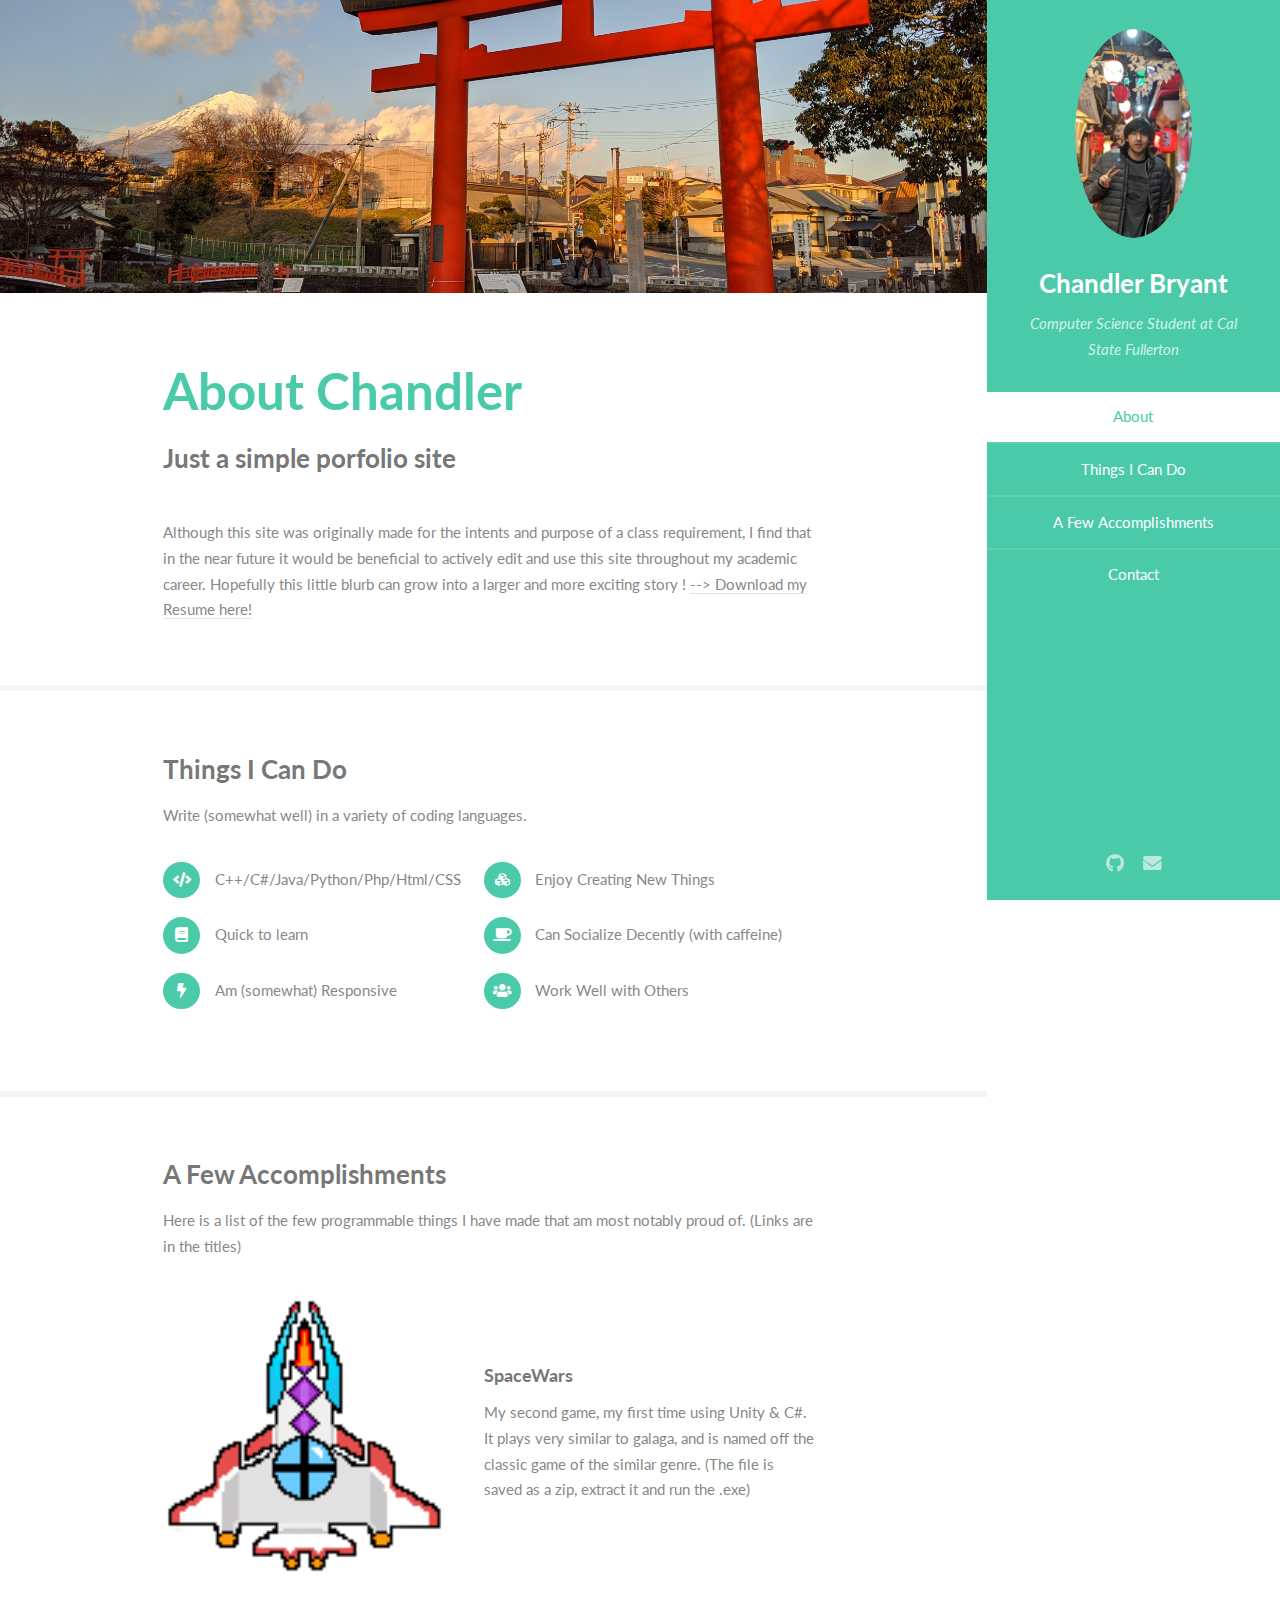
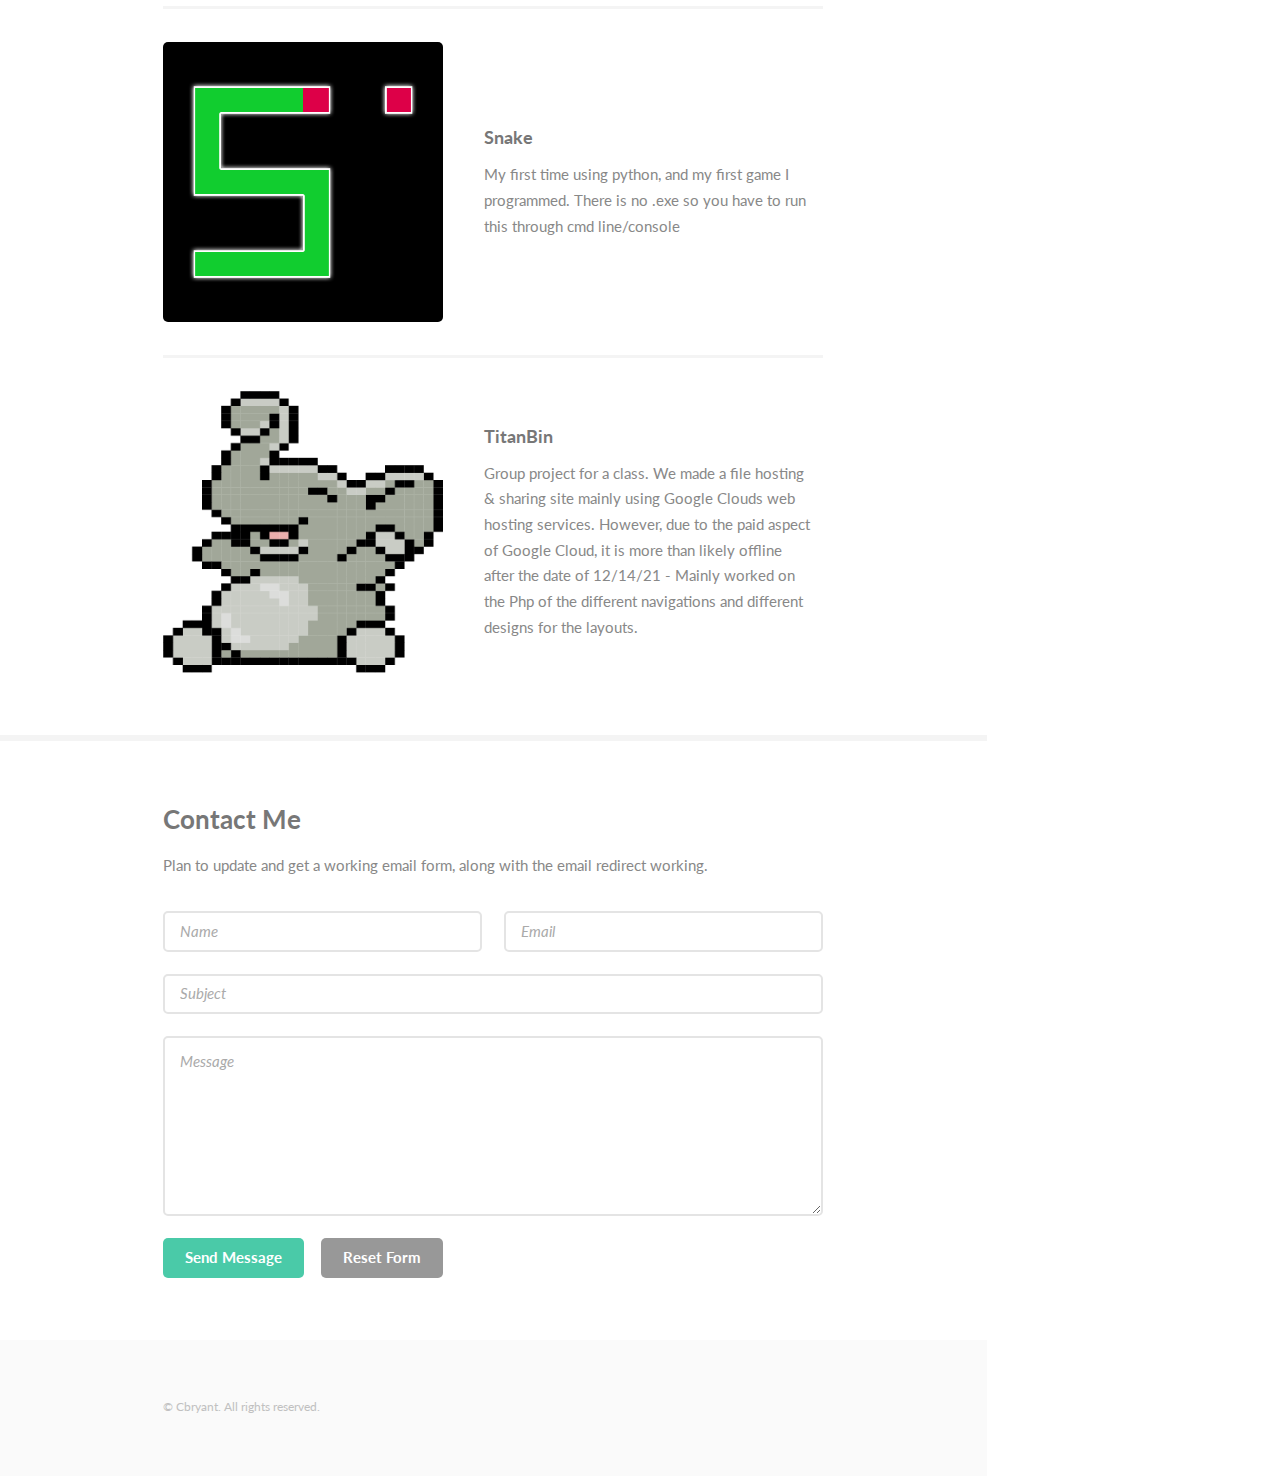
==== index.html @ 52fdf1aa "Update index.html" ====
<!DOCTYPE HTML>
<!--
	Using Fontawesome(fa) not only for the style of it, but the included icons on the font. (the git hub icon etc.)
	along with some Javascripts to make the site easier to access.
-->
<html>
	<head>
		<title>Portfolio Site</title>
		<meta charset="utf-8" />
		<meta name="viewport" content="width=device-width, initial-scale=1, user-scalable=no" />
		<link rel="stylesheet" href="assets/css/main.css" />
	</head>
	<body class="is-preload">

		<!-- Header -->
			<section id="header">
				<header>
					<span class="image avatar"><img src="images/avatar.jpg" alt="" /></span>
					<h1 id="logo"><a href="#">Chandler Bryant</a></h1>
					<p>Computer Science Student at Cal State Fullerton</p>
				</header>
				<nav id="nav">
					<ul>
						<li><a href="#one" class="active">About</a></li>
						<li><a href="#two">Things I Can Do</a></li>
						<li><a href="#three">A Few Accomplishments</a></li>
						<li><a href="#four">Contact</a></li>
					</ul>
				</nav>
				<footer>
					<ul class="icons">
						<li><a href="#" class="icon brands fa-github"><span class="label">Github</span></a></li>
						<li><a href="#" class="icon solid fa-envelope"><span class="label">Email</span></a></li>
					</ul>
				</footer>
			</section>

		<!-- Wrapper -->
			<div id="wrapper">

				<!-- Main -->
					<div id="main">

						<!-- One -->
							<section id="one">
								<div class="image main" data-position="center">
									<img src="images/banner.jpg" alt="" />
								</div>
								<div class="container">
									<header class="major">
										<h2>About Chandler</h2>
										<p>Just a simple porfolio site</p>
									</header>
									<p>Although this site was originally made for the intents and purpose of a class requirement, I find that in the near future it would be beneficial
										to actively edit and use this site throughout my academic career. Hopefully this little blurb can grow into a larger and more exciting story !
										<a href= "https://drive.google.com/uc?export=download&id=16VWH0d3Mac0ACmu5Zb5p4pURIzq7QHug"> --> Download my Resume here!</a>
									</p>
								</div>
							</section>

						<!-- Two -->
							<section id="two">
								<div class="container">
									<h3>Things I Can Do</h3>
									<p>Write (somewhat well) in a variety of coding languages. </p>
									<ul class="feature-icons">
										<li class="icon solid fa-code">C++/C#/Java/Python/Php/Html/CSS</li>
										<li class="icon solid fa-cubes">Enjoy Creating New Things</li>
										<li class="icon solid fa-book">Quick to learn</li>
										<li class="icon solid fa-coffee">Can Socialize Decently (with caffeine)</li>
										<li class="icon solid fa-bolt">Am (somewhat) Responsive</li>
										<li class="icon solid fa-users">Work Well with Others</li>
									</ul>
								</div>
							</section>

						<!-- Three -->
							<section id="three">
								<div class="container">
									<h3>A Few Accomplishments</h3>
									<p>Here is a list of the few programmable things I have made that am most notably proud of. (Links are in the titles)</p>
									<div class="features">
										<article>
											<a href="#" class="image"><img src="images/main ship.png" alt="" /></a>
											<div class="inner">
												<h4>
													<a href="https://drive.google.com/uc?export=download&id=19tqEhLh680BWL9YaMrBQ_E2u0Jnk9VGu">
														SpaceWars
													</a>
												</h4>
												<p>My second game, my first time using Unity & C#. It plays very similar to galaga, and is named off the classic game
													of the similar genre. (The file is saved as a zip, extract it and run the .exe)
												</p>
											</div>
										</article>
										<article>
											<a href="#" class="image"><img src="images/snake.png" alt="" /></a>
											<div class="inner">
												<h4>
													<a href="https://github.com/mshafae-summer-2021/cpsc-386-03-snake-Cbryant123">
														Snake
													</a>
												</h4>
												<p>My first time using python, and my first game I programmed. There is no .exe so you have to run this through cmd line/console</p>
											</div>
										</article>
										<article>
											<a href="#" class="image"><img src="images/titanbin.png" alt="" /></a>
											<div class="inner">
												<h4>
													<a href="https://verdant-oven-330403.wl.r.appspot.com/intro.php">
														TitanBin
													</a>
												</h4>
													<p>Group project for a class. We made a file hosting & sharing site mainly using Google Clouds web hosting services. However,
													due to the paid aspect of Google Cloud, it is more than likely offline after the date of 12/14/21 - Mainly worked on the Php
													of the different navigations and different designs for the layouts.
												</p>
											</div>
										</article>
									</div>
								</div>
							</section>

						<!-- Four -->
							<section id="four">
								<div class="container">
									<h3>Contact Me</h3>
									<p>Plan to update and get a working email form, along with the email redirect working.</p>
									<form method="post" action="#">
										<div class="row gtr-uniform">
											<div class="col-6 col-12-xsmall"><input type="text" name="name" id="name" placeholder="Name" /></div>
											<div class="col-6 col-12-xsmall"><input type="email" name="email" id="email" placeholder="Email" /></div>
											<div class="col-12"><input type="text" name="subject" id="subject" placeholder="Subject" /></div>
											<div class="col-12"><textarea name="message" id="message" placeholder="Message" rows="6"></textarea></div>
											<div class="col-12">
												<ul class="actions">
													<li><input type="submit" class="primary" value="Send Message" /></li>
													<li><input type="reset" value="Reset Form" /></li>
												</ul>
											</div>
										</div>
									</form>
								</div>
							</section>

					</div>

				<!-- Footer -->
					<section id="footer">
						<div class="container">
							<ul class="copyright">
								<li>&copy; Cbryant. All rights reserved.</li>
							</ul>
						</div>
					</section>

			</div>

		<!-- Scripts -->
			<script src="assets/js/jquery.min.js"></script>
			<script src="assets/js/jquery.scrollex.min.js"></script>
			<script src="assets/js/jquery.scrolly.min.js"></script>
			<script src="assets/js/browser.min.js"></script>
			<script src="assets/js/breakpoints.min.js"></script>
			<script src="assets/js/util.js"></script>
			<script src="assets/js/main.js"></script>

	</body>
</html>
---- assets/css/main.css ----
@import url("fontawesome-all.min.css");
@import url("https://fonts.googleapis.com/css?family=Lato:400,400italic,700,700italic|Source+Code+Pro:400");

html, body, div, span, applet, object,
iframe, h1, h2, h3, h4, h5, h6, p, blockquote,
pre, a, abbr, acronym, address, big, cite,
code, del, dfn, em, img, ins, kbd, q, s, samp,
small, strike, strong, sub, sup, tt, var, b,
u, i, center, dl, dt, dd, ol, ul, li, fieldset,
form, label, legend, table, caption, tbody,
tfoot, thead, tr, th, td, article, aside,
canvas, details, embed, figure, figcaption,
footer, header, hgroup, menu, nav, output, ruby,
section, summary, time, mark, audio, video {
	margin: 0;
	padding: 0;
	border: 0;
	font-size: 100%;
	font: inherit;
	vertical-align: baseline;}

article, aside, details, figcaption, figure,
footer, header, hgroup, menu, nav, section {
	display: block;}

body {
	line-height: 1;
}

ol, ul {
	list-style: none;
}

blockquote, q {
	quotes: none;
}

	blockquote:before, blockquote:after, q:before, q:after {
		content: '';
		content: none;
	}

table {
	border-collapse: collapse;
	border-spacing: 0;
}

body {
	-webkit-text-size-adjust: none;
}

mark {
	background-color: transparent;
	color: inherit;
}

input::-moz-focus-inner {
	border: 0;
	padding: 0;
}

input, select, textarea {
	-moz-appearance: none;
	-webkit-appearance: none;
	-ms-appearance: none;
	appearance: none;
}

/* Basic */

	html {
		box-sizing: border-box;
	}

	*, *:before, *:after {
		box-sizing: inherit;
	}

	body {
		background: #fff;
	}

		body.is-preload *, body.is-preload *:before, body.is-preload *:after {
			-moz-animation: none !important;
			-webkit-animation: none !important;
			-ms-animation: none !important;
			animation: none !important;
			-moz-transition: none !important;
			-webkit-transition: none !important;
			-ms-transition: none !important;
			transition: none !important;
		}

	body, input, select, textarea {
		color: #888;
		font-family: "Lato", sans-serif;
		font-size: 16pt;
		font-weight: 400;
		line-height: 1.75em;
	}

	a {
		-moz-transition: color 0.2s ease-in-out, border-color 0.2s ease-in-out;
		-webkit-transition: color 0.2s ease-in-out, border-color 0.2s ease-in-out;
		-ms-transition: color 0.2s ease-in-out, border-color 0.2s ease-in-out;
		transition: color 0.2s ease-in-out, border-color 0.2s ease-in-out;
		border-bottom: solid 1px #e4e4e4;
		color: inherit;
		text-decoration: none;
	}

		a:hover {
			border-bottom-color: transparent;
			color: #4acaa8 !important;
		}

	strong, b {
		color: #777;
		font-weight: 700;
	}

	em, i {
		font-style: italic;
	}

	p {
		margin: 0 0 2.25em 0;
	}

	h1, h2, h3, h4, h5, h6 {
		color: #777;
		font-weight: 700;
		line-height: 1em;
		margin: 0 0 0.5625em 0;
	}

		h1 a, h2 a, h3 a, h4 a, h5 a, h6 a {
			border: 0;
			color: inherit;
			text-decoration: none;
		}

	h2 {
		font-size: 2em;
		line-height: 1.5em;
	}

	h3 {
		font-size: 1.75em;
		line-height: 1.5em;
	}

	h4 {
		font-size: 1.25em;
		line-height: 1.5em;
	}

	h5 {
		font-size: 0.9em;
		line-height: 1.5em;
	}

	h6 {
		font-size: 0.7em;
		line-height: 1.5em;
	}

	sub {
		font-size: 0.8em;
		position: relative;
		top: 0.5em;
	}

	sup {
		font-size: 0.8em;
		position: relative;
		top: -0.5em;
	}

	hr {
		border: 0;
		border-bottom: solid 2px #f4f4f4;
		margin: 2.25em 0;
	}

		hr.major {
			margin: 3.375em 0;
		}

	blockquote {
		border-left: solid 8px #e4e4e4;
		font-style: italic;
		margin: 0 0 2.25em 0;
		padding: 0.5em 0 0.5em 2em;
	}

	code {
		background: #555;
		border-radius: 5px;
		color: #fff;
		font-family: "Source Code Pro", monospace;
		font-size: 0.9em;
		margin: 0 0.25em;
		padding: 0.25em 0.65em;
	}

	pre {
		font-family: "Source Code Pro", monospace;
		font-size: 0.9em;
		margin: 0 0 2.25em 0;
	}

		pre code {
			-webkit-overflow-scrolling: touch;
			display: block;
			line-height: 1.5em;
			overflow-x: auto;
			padding: 1em 1.5em;
		}

	.align-left {
		text-align: left;
	}

	.align-center {
		text-align: center;
	}

	.align-right {
		text-align: right;
	}

/* Row */

	.row {
		display: flex;
		flex-wrap: wrap;
		box-sizing: border-box;
		align-items: stretch;
	}

		.row > * {
			box-sizing: border-box;
		}

		.row.gtr-uniform > * > :last-child {
			margin-bottom: 0;
		}

		.row.aln-left {
			justify-content: flex-start;
		}

		.row.aln-center {
			justify-content: center;
		}

		.row.aln-right {
			justify-content: flex-end;
		}

		.row.aln-top {
			align-items: flex-start;
		}

		.row.aln-middle {
			align-items: center;
		}

		.row.aln-bottom {
			align-items: flex-end;
		}

		.row > .imp {
			order: -1;
		}

		.row > .col-1 {
			width: 8.33333%;
		}

		.row > .off-1 {
			margin-left: 8.33333%;
		}

		.row > .col-2 {
			width: 16.66667%;
		}

		.row > .off-2 {
			margin-left: 16.66667%;
		}

		.row > .col-3 {
			width: 25%;
		}

		.row > .off-3 {
			margin-left: 25%;
		}

		.row > .col-4 {
			width: 33.33333%;
		}

		.row > .off-4 {
			margin-left: 33.33333%;
		}

		.row > .col-5 {
			width: 41.66667%;
		}

		.row > .off-5 {
			margin-left: 41.66667%;
		}

		.row > .col-6 {
			width: 50%;
		}

		.row > .off-6 {
			margin-left: 50%;
		}

		.row > .col-7 {
			width: 58.33333%;
		}

		.row > .off-7 {
			margin-left: 58.33333%;
		}

		.row > .col-8 {
			width: 66.66667%;
		}

		.row > .off-8 {
			margin-left: 66.66667%;
		}

		.row > .col-9 {
			width: 75%;
		}

		.row > .off-9 {
			margin-left: 75%;
		}

		.row > .col-10 {
			width: 83.33333%;
		}

		.row > .off-10 {
			margin-left: 83.33333%;
		}

		.row > .col-11 {
			width: 91.66667%;
		}

		.row > .off-11 {
			margin-left: 91.66667%;
		}

		.row > .col-12 {
			width: 100%;
		}

		.row > .off-12 {
			margin-left: 100%;
		}

		.row.gtr-0 {
			margin-top: 0;
			margin-left: 0em;
		}

			.row.gtr-0 > * {
				padding: 0 0 0 0em;
			}

			.row.gtr-0.gtr-uniform {
				margin-top: 0em;
			}

				.row.gtr-0.gtr-uniform > * {
					padding-top: 0em;
				}

		.row.gtr-25 {
			margin-top: 0;
			margin-left: -0.5em;
		}

			.row.gtr-25 > * {
				padding: 0 0 0 0.5em;
			}

			.row.gtr-25.gtr-uniform {
				margin-top: -0.5em;
			}

				.row.gtr-25.gtr-uniform > * {
					padding-top: 0.5em;
				}

		.row.gtr-50 {
			margin-top: 0;
			margin-left: -1em;
		}

			.row.gtr-50 > * {
				padding: 0 0 0 1em;
			}

			.row.gtr-50.gtr-uniform {
				margin-top: -1em;
			}

				.row.gtr-50.gtr-uniform > * {
					padding-top: 1em;
				}

		.row {
			margin-top: 0;
			margin-left: -2em;
		}

			.row > * {
				padding: 0 0 0 2em;
			}

			.row.gtr-uniform {
				margin-top: -2em;
			}

				.row.gtr-uniform > * {
					padding-top: 2em;
				}

		.row.gtr-150 {
			margin-top: 0;
			margin-left: -3em;
		}

			.row.gtr-150 > * {
				padding: 0 0 0 3em;
			}

			.row.gtr-150.gtr-uniform {
				margin-top: -3em;
			}

				.row.gtr-150.gtr-uniform > * {
					padding-top: 3em;
				}

		.row.gtr-200 {
			margin-top: 0;
			margin-left: -4em;
		}

			.row.gtr-200 > * {
				padding: 0 0 0 4em;
			}

			.row.gtr-200.gtr-uniform {
				margin-top: -4em;
			}

				.row.gtr-200.gtr-uniform > * {
					padding-top: 4em;
				}

		@media screen and (max-width: 1680px) {

			.row {
				display: flex;
				flex-wrap: wrap;
				box-sizing: border-box;
				align-items: stretch;
			}

				.row > * {
					box-sizing: border-box;
				}

				.row.gtr-uniform > * > :last-child {
					margin-bottom: 0;
				}

				.row.aln-left {
					justify-content: flex-start;
				}

				.row.aln-center {
					justify-content: center;
				}

				.row.aln-right {
					justify-content: flex-end;
				}

				.row.aln-top {
					align-items: flex-start;
				}

				.row.aln-middle {
					align-items: center;
				}

				.row.aln-bottom {
					align-items: flex-end;
				}

				.row > .imp-xlarge {
					order: -1;
				}

				.row > .col-1-xlarge {
					width: 8.33333%;
				}

				.row > .off-1-xlarge {
					margin-left: 8.33333%;
				}

				.row > .col-2-xlarge {
					width: 16.66667%;
				}

				.row > .off-2-xlarge {
					margin-left: 16.66667%;
				}

				.row > .col-3-xlarge {
					width: 25%;
				}

				.row > .off-3-xlarge {
					margin-left: 25%;
				}

				.row > .col-4-xlarge {
					width: 33.33333%;
				}

				.row > .off-4-xlarge {
					margin-left: 33.33333%;
				}

				.row > .col-5-xlarge {
					width: 41.66667%;
				}

				.row > .off-5-xlarge {
					margin-left: 41.66667%;
				}

				.row > .col-6-xlarge {
					width: 50%;
				}

				.row > .off-6-xlarge {
					margin-left: 50%;
				}

				.row > .col-7-xlarge {
					width: 58.33333%;
				}

				.row > .off-7-xlarge {
					margin-left: 58.33333%;
				}

				.row > .col-8-xlarge {
					width: 66.66667%;
				}

				.row > .off-8-xlarge {
					margin-left: 66.66667%;
				}

				.row > .col-9-xlarge {
					width: 75%;
				}

				.row > .off-9-xlarge {
					margin-left: 75%;
				}

				.row > .col-10-xlarge {
					width: 83.33333%;
				}

				.row > .off-10-xlarge {
					margin-left: 83.33333%;
				}

				.row > .col-11-xlarge {
					width: 91.66667%;
				}

				.row > .off-11-xlarge {
					margin-left: 91.66667%;
				}

				.row > .col-12-xlarge {
					width: 100%;
				}

				.row > .off-12-xlarge {
					margin-left: 100%;
				}

				.row.gtr-0 {
					margin-top: 0;
					margin-left: 0em;
				}

					.row.gtr-0 > * {
						padding: 0 0 0 0em;
					}

					.row.gtr-0.gtr-uniform {
						margin-top: 0em;
					}

						.row.gtr-0.gtr-uniform > * {
							padding-top: 0em;
						}

				.row.gtr-25 {
					margin-top: 0;
					margin-left: -0.5em;
				}

					.row.gtr-25 > * {
						padding: 0 0 0 0.5em;
					}

					.row.gtr-25.gtr-uniform {
						margin-top: -0.5em;
					}

						.row.gtr-25.gtr-uniform > * {
							padding-top: 0.5em;
						}

				.row.gtr-50 {
					margin-top: 0;
					margin-left: -1em;
				}

					.row.gtr-50 > * {
						padding: 0 0 0 1em;
					}

					.row.gtr-50.gtr-uniform {
						margin-top: -1em;
					}

						.row.gtr-50.gtr-uniform > * {
							padding-top: 1em;
						}

				.row {
					margin-top: 0;
					margin-left: -2em;
				}

					.row > * {
						padding: 0 0 0 2em;
					}

					.row.gtr-uniform {
						margin-top: -2em;
					}

						.row.gtr-uniform > * {
							padding-top: 2em;
						}

				.row.gtr-150 {
					margin-top: 0;
					margin-left: -3em;
				}

					.row.gtr-150 > * {
						padding: 0 0 0 3em;
					}

					.row.gtr-150.gtr-uniform {
						margin-top: -3em;
					}

						.row.gtr-150.gtr-uniform > * {
							padding-top: 3em;
						}

				.row.gtr-200 {
					margin-top: 0;
					margin-left: -4em;
				}

					.row.gtr-200 > * {
						padding: 0 0 0 4em;
					}

					.row.gtr-200.gtr-uniform {
						margin-top: -4em;
					}

						.row.gtr-200.gtr-uniform > * {
							padding-top: 4em;
						}

		}

		@media screen and (max-width: 1280px) {

			.row {
				display: flex;
				flex-wrap: wrap;
				box-sizing: border-box;
				align-items: stretch;
			}

				.row > * {
					box-sizing: border-box;
				}

				.row.gtr-uniform > * > :last-child {
					margin-bottom: 0;
				}

				.row.aln-left {
					justify-content: flex-start;
				}

				.row.aln-center {
					justify-content: center;
				}

				.row.aln-right {
					justify-content: flex-end;
				}

				.row.aln-top {
					align-items: flex-start;
				}

				.row.aln-middle {
					align-items: center;
				}

				.row.aln-bottom {
					align-items: flex-end;
				}

				.row > .imp-large {
					order: -1;
				}

				.row > .col-1-large {
					width: 8.33333%;
				}

				.row > .off-1-large {
					margin-left: 8.33333%;
				}

				.row > .col-2-large {
					width: 16.66667%;
				}

				.row > .off-2-large {
					margin-left: 16.66667%;
				}

				.row > .col-3-large {
					width: 25%;
				}

				.row > .off-3-large {
					margin-left: 25%;
				}

				.row > .col-4-large {
					width: 33.33333%;
				}

				.row > .off-4-large {
					margin-left: 33.33333%;
				}

				.row > .col-5-large {
					width: 41.66667%;
				}

				.row > .off-5-large {
					margin-left: 41.66667%;
				}

				.row > .col-6-large {
					width: 50%;
				}

				.row > .off-6-large {
					margin-left: 50%;
				}

				.row > .col-7-large {
					width: 58.33333%;
				}

				.row > .off-7-large {
					margin-left: 58.33333%;
				}

				.row > .col-8-large {
					width: 66.66667%;
				}

				.row > .off-8-large {
					margin-left: 66.66667%;
				}

				.row > .col-9-large {
					width: 75%;
				}

				.row > .off-9-large {
					margin-left: 75%;
				}

				.row > .col-10-large {
					width: 83.33333%;
				}

				.row > .off-10-large {
					margin-left: 83.33333%;
				}

				.row > .col-11-large {
					width: 91.66667%;
				}

				.row > .off-11-large {
					margin-left: 91.66667%;
				}

				.row > .col-12-large {
					width: 100%;
				}

				.row > .off-12-large {
					margin-left: 100%;
				}

				.row.gtr-0 {
					margin-top: 0;
					margin-left: 0em;
				}

					.row.gtr-0 > * {
						padding: 0 0 0 0em;
					}

					.row.gtr-0.gtr-uniform {
						margin-top: 0em;
					}

						.row.gtr-0.gtr-uniform > * {
							padding-top: 0em;
						}

				.row.gtr-25 {
					margin-top: 0;
					margin-left: -0.375em;
				}

					.row.gtr-25 > * {
						padding: 0 0 0 0.375em;
					}

					.row.gtr-25.gtr-uniform {
						margin-top: -0.375em;
					}

						.row.gtr-25.gtr-uniform > * {
							padding-top: 0.375em;
						}

				.row.gtr-50 {
					margin-top: 0;
					margin-left: -0.75em;
				}

					.row.gtr-50 > * {
						padding: 0 0 0 0.75em;
					}

					.row.gtr-50.gtr-uniform {
						margin-top: -0.75em;
					}

						.row.gtr-50.gtr-uniform > * {
							padding-top: 0.75em;
						}

				.row {
					margin-top: 0;
					margin-left: -1.5em;
				}

					.row > * {
						padding: 0 0 0 1.5em;
					}

					.row.gtr-uniform {
						margin-top: -1.5em;
					}

						.row.gtr-uniform > * {
							padding-top: 1.5em;
						}

				.row.gtr-150 {
					margin-top: 0;
					margin-left: -2.25em;
				}

					.row.gtr-150 > * {
						padding: 0 0 0 2.25em;
					}

					.row.gtr-150.gtr-uniform {
						margin-top: -2.25em;
					}

						.row.gtr-150.gtr-uniform > * {
							padding-top: 2.25em;
						}

				.row.gtr-200 {
					margin-top: 0;
					margin-left: -3em;
				}

					.row.gtr-200 > * {
						padding: 0 0 0 3em;
					}

					.row.gtr-200.gtr-uniform {
						margin-top: -3em;
					}

						.row.gtr-200.gtr-uniform > * {
							padding-top: 3em;
						}

		}

		@media screen and (max-width: 1024px) {

			.row {
				display: flex;
				flex-wrap: wrap;
				box-sizing: border-box;
				align-items: stretch;
			}

				.row > * {
					box-sizing: border-box;
				}

				.row.gtr-uniform > * > :last-child {
					margin-bottom: 0;
				}

				.row.aln-left {
					justify-content: flex-start;
				}

				.row.aln-center {
					justify-content: center;
				}

				.row.aln-right {
					justify-content: flex-end;
				}

				.row.aln-top {
					align-items: flex-start;
				}

				.row.aln-middle {
					align-items: center;
				}

				.row.aln-bottom {
					align-items: flex-end;
				}

				.row > .imp-medium {
					order: -1;
				}

				.row > .col-1-medium {
					width: 8.33333%;
				}

				.row > .off-1-medium {
					margin-left: 8.33333%;
				}

				.row > .col-2-medium {
					width: 16.66667%;
				}

				.row > .off-2-medium {
					margin-left: 16.66667%;
				}

				.row > .col-3-medium {
					width: 25%;
				}

				.row > .off-3-medium {
					margin-left: 25%;
				}

				.row > .col-4-medium {
					width: 33.33333%;
				}

				.row > .off-4-medium {
					margin-left: 33.33333%;
				}

				.row > .col-5-medium {
					width: 41.66667%;
				}

				.row > .off-5-medium {
					margin-left: 41.66667%;
				}

				.row > .col-6-medium {
					width: 50%;
				}

				.row > .off-6-medium {
					margin-left: 50%;
				}

				.row > .col-7-medium {
					width: 58.33333%;
				}

				.row > .off-7-medium {
					margin-left: 58.33333%;
				}

				.row > .col-8-medium {
					width: 66.66667%;
				}

				.row > .off-8-medium {
					margin-left: 66.66667%;
				}

				.row > .col-9-medium {
					width: 75%;
				}

				.row > .off-9-medium {
					margin-left: 75%;
				}

				.row > .col-10-medium {
					width: 83.33333%;
				}

				.row > .off-10-medium {
					margin-left: 83.33333%;
				}

				.row > .col-11-medium {
					width: 91.66667%;
				}

				.row > .off-11-medium {
					margin-left: 91.66667%;
				}

				.row > .col-12-medium {
					width: 100%;
				}

				.row > .off-12-medium {
					margin-left: 100%;
				}

				.row.gtr-0 {
					margin-top: 0;
					margin-left: 0em;
				}

					.row.gtr-0 > * {
						padding: 0 0 0 0em;
					}

					.row.gtr-0.gtr-uniform {
						margin-top: 0em;
					}

						.row.gtr-0.gtr-uniform > * {
							padding-top: 0em;
						}

				.row.gtr-25 {
					margin-top: 0;
					margin-left: -0.375em;
				}

					.row.gtr-25 > * {
						padding: 0 0 0 0.375em;
					}

					.row.gtr-25.gtr-uniform {
						margin-top: -0.375em;
					}

						.row.gtr-25.gtr-uniform > * {
							padding-top: 0.375em;
						}

				.row.gtr-50 {
					margin-top: 0;
					margin-left: -0.75em;
				}

					.row.gtr-50 > * {
						padding: 0 0 0 0.75em;
					}

					.row.gtr-50.gtr-uniform {
						margin-top: -0.75em;
					}

						.row.gtr-50.gtr-uniform > * {
							padding-top: 0.75em;
						}

				.row {
					margin-top: 0;
					margin-left: -1.5em;
				}

					.row > * {
						padding: 0 0 0 1.5em;
					}

					.row.gtr-uniform {
						margin-top: -1.5em;
					}

						.row.gtr-uniform > * {
							padding-top: 1.5em;
						}

				.row.gtr-150 {
					margin-top: 0;
					margin-left: -2.25em;
				}

					.row.gtr-150 > * {
						padding: 0 0 0 2.25em;
					}

					.row.gtr-150.gtr-uniform {
						margin-top: -2.25em;
					}

						.row.gtr-150.gtr-uniform > * {
							padding-top: 2.25em;
						}

				.row.gtr-200 {
					margin-top: 0;
					margin-left: -3em;
				}

					.row.gtr-200 > * {
						padding: 0 0 0 3em;
					}

					.row.gtr-200.gtr-uniform {
						margin-top: -3em;
					}

						.row.gtr-200.gtr-uniform > * {
							padding-top: 3em;
						}

		}

		@media screen and (max-width: 736px) {

			.row {
				display: flex;
				flex-wrap: wrap;
				box-sizing: border-box;
				align-items: stretch;
			}

				.row > * {
					box-sizing: border-box;
				}

				.row.gtr-uniform > * > :last-child {
					margin-bottom: 0;
				}

				.row.aln-left {
					justify-content: flex-start;
				}

				.row.aln-center {
					justify-content: center;
				}

				.row.aln-right {
					justify-content: flex-end;
				}

				.row.aln-top {
					align-items: flex-start;
				}

				.row.aln-middle {
					align-items: center;
				}

				.row.aln-bottom {
					align-items: flex-end;
				}

				.row > .imp-small {
					order: -1;
				}

				.row > .col-1-small {
					width: 8.33333%;
				}

				.row > .off-1-small {
					margin-left: 8.33333%;
				}

				.row > .col-2-small {
					width: 16.66667%;
				}

				.row > .off-2-small {
					margin-left: 16.66667%;
				}

				.row > .col-3-small {
					width: 25%;
				}

				.row > .off-3-small {
					margin-left: 25%;
				}

				.row > .col-4-small {
					width: 33.33333%;
				}

				.row > .off-4-small {
					margin-left: 33.33333%;
				}

				.row > .col-5-small {
					width: 41.66667%;
				}

				.row > .off-5-small {
					margin-left: 41.66667%;
				}

				.row > .col-6-small {
					width: 50%;
				}

				.row > .off-6-small {
					margin-left: 50%;
				}

				.row > .col-7-small {
					width: 58.33333%;
				}

				.row > .off-7-small {
					margin-left: 58.33333%;
				}

				.row > .col-8-small {
					width: 66.66667%;
				}

				.row > .off-8-small {
					margin-left: 66.66667%;
				}

				.row > .col-9-small {
					width: 75%;
				}

				.row > .off-9-small {
					margin-left: 75%;
				}

				.row > .col-10-small {
					width: 83.33333%;
				}

				.row > .off-10-small {
					margin-left: 83.33333%;
				}

				.row > .col-11-small {
					width: 91.66667%;
				}

				.row > .off-11-small {
					margin-left: 91.66667%;
				}

				.row > .col-12-small {
					width: 100%;
				}

				.row > .off-12-small {
					margin-left: 100%;
				}

				.row.gtr-0 {
					margin-top: 0;
					margin-left: 0em;
				}

					.row.gtr-0 > * {
						padding: 0 0 0 0em;
					}

					.row.gtr-0.gtr-uniform {
						margin-top: 0em;
					}

						.row.gtr-0.gtr-uniform > * {
							padding-top: 0em;
						}

				.row.gtr-25 {
					margin-top: 0;
					margin-left: -0.3125em;
				}

					.row.gtr-25 > * {
						padding: 0 0 0 0.3125em;
					}

					.row.gtr-25.gtr-uniform {
						margin-top: -0.3125em;
					}

						.row.gtr-25.gtr-uniform > * {
							padding-top: 0.3125em;
						}

				.row.gtr-50 {
					margin-top: 0;
					margin-left: -0.625em;
				}

					.row.gtr-50 > * {
						padding: 0 0 0 0.625em;
					}

					.row.gtr-50.gtr-uniform {
						margin-top: -0.625em;
					}

						.row.gtr-50.gtr-uniform > * {
							padding-top: 0.625em;
						}

				.row {
					margin-top: 0;
					margin-left: -1.25em;
				}

					.row > * {
						padding: 0 0 0 1.25em;
					}

					.row.gtr-uniform {
						margin-top: -1.25em;
					}

						.row.gtr-uniform > * {
							padding-top: 1.25em;
						}

				.row.gtr-150 {
					margin-top: 0;
					margin-left: -1.875em;
				}

					.row.gtr-150 > * {
						padding: 0 0 0 1.875em;
					}

					.row.gtr-150.gtr-uniform {
						margin-top: -1.875em;
					}

						.row.gtr-150.gtr-uniform > * {
							padding-top: 1.875em;
						}

				.row.gtr-200 {
					margin-top: 0;
					margin-left: -2.5em;
				}

					.row.gtr-200 > * {
						padding: 0 0 0 2.5em;
					}

					.row.gtr-200.gtr-uniform {
						margin-top: -2.5em;
					}

						.row.gtr-200.gtr-uniform > * {
							padding-top: 2.5em;
						}

		}

		@media screen and (max-width: 480px) {

			.row {
				display: flex;
				flex-wrap: wrap;
				box-sizing: border-box;
				align-items: stretch;
			}

				.row > * {
					box-sizing: border-box;
				}

				.row.gtr-uniform > * > :last-child {
					margin-bottom: 0;
				}

				.row.aln-left {
					justify-content: flex-start;
				}

				.row.aln-center {
					justify-content: center;
				}

				.row.aln-right {
					justify-content: flex-end;
				}

				.row.aln-top {
					align-items: flex-start;
				}

				.row.aln-middle {
					align-items: center;
				}

				.row.aln-bottom {
					align-items: flex-end;
				}

				.row > .imp-xsmall {
					order: -1;
				}

				.row > .col-1-xsmall {
					width: 8.33333%;
				}

				.row > .off-1-xsmall {
					margin-left: 8.33333%;
				}

				.row > .col-2-xsmall {
					width: 16.66667%;
				}

				.row > .off-2-xsmall {
					margin-left: 16.66667%;
				}

				.row > .col-3-xsmall {
					width: 25%;
				}

				.row > .off-3-xsmall {
					margin-left: 25%;
				}

				.row > .col-4-xsmall {
					width: 33.33333%;
				}

				.row > .off-4-xsmall {
					margin-left: 33.33333%;
				}

				.row > .col-5-xsmall {
					width: 41.66667%;
				}

				.row > .off-5-xsmall {
					margin-left: 41.66667%;
				}

				.row > .col-6-xsmall {
					width: 50%;
				}

				.row > .off-6-xsmall {
					margin-left: 50%;
				}

				.row > .col-7-xsmall {
					width: 58.33333%;
				}

				.row > .off-7-xsmall {
					margin-left: 58.33333%;
				}

				.row > .col-8-xsmall {
					width: 66.66667%;
				}

				.row > .off-8-xsmall {
					margin-left: 66.66667%;
				}

				.row > .col-9-xsmall {
					width: 75%;
				}

				.row > .off-9-xsmall {
					margin-left: 75%;
				}

				.row > .col-10-xsmall {
					width: 83.33333%;
				}

				.row > .off-10-xsmall {
					margin-left: 83.33333%;
				}

				.row > .col-11-xsmall {
					width: 91.66667%;
				}

				.row > .off-11-xsmall {
					margin-left: 91.66667%;
				}

				.row > .col-12-xsmall {
					width: 100%;
				}

				.row > .off-12-xsmall {
					margin-left: 100%;
				}

				.row.gtr-0 {
					margin-top: 0;
					margin-left: 0em;
				}

					.row.gtr-0 > * {
						padding: 0 0 0 0em;
					}

					.row.gtr-0.gtr-uniform {
						margin-top: 0em;
					}

						.row.gtr-0.gtr-uniform > * {
							padding-top: 0em;
						}

				.row.gtr-25 {
					margin-top: 0;
					margin-left: -0.3125em;
				}

					.row.gtr-25 > * {
						padding: 0 0 0 0.3125em;
					}

					.row.gtr-25.gtr-uniform {
						margin-top: -0.3125em;
					}

						.row.gtr-25.gtr-uniform > * {
							padding-top: 0.3125em;
						}

				.row.gtr-50 {
					margin-top: 0;
					margin-left: -0.625em;
				}

					.row.gtr-50 > * {
						padding: 0 0 0 0.625em;
					}

					.row.gtr-50.gtr-uniform {
						margin-top: -0.625em;
					}

						.row.gtr-50.gtr-uniform > * {
							padding-top: 0.625em;
						}

				.row {
					margin-top: 0;
					margin-left: -1.25em;
				}

					.row > * {
						padding: 0 0 0 1.25em;
					}

					.row.gtr-uniform {
						margin-top: -1.25em;
					}

						.row.gtr-uniform > * {
							padding-top: 1.25em;
						}

				.row.gtr-150 {
					margin-top: 0;
					margin-left: -1.875em;
				}

					.row.gtr-150 > * {
						padding: 0 0 0 1.875em;
					}

					.row.gtr-150.gtr-uniform {
						margin-top: -1.875em;
					}

						.row.gtr-150.gtr-uniform > * {
							padding-top: 1.875em;
						}

				.row.gtr-200 {
					margin-top: 0;
					margin-left: -2.5em;
				}

					.row.gtr-200 > * {
						padding: 0 0 0 2.5em;
					}

					.row.gtr-200.gtr-uniform {
						margin-top: -2.5em;
					}

						.row.gtr-200.gtr-uniform > * {
							padding-top: 2.5em;
						}

		}

/* Container */

	.container {
		margin: 0 auto;
		max-width: calc(100% - 4.5em);
		width: 45em;
	}

		.container.xsmall {
			width: 11.25em;
		}

		.container.small {
			width: 22.5em;
		}

		.container.medium {
			width: 33.75em;
		}

		.container.large {
			width: 56.25em;
		}

		.container.xlarge {
			width: 67.5em;
		}

		.container.max {
			width: 100%;
		}

		@media screen and (max-width: 1024px) {

			.container {
				width: 100% !important;
			}

		}

		@media screen and (max-width: 480px) {

			.container {
				max-width: calc(100% - 3.375em);
			}

		}

/* Section/Article */

	section.special, article.special {
		text-align: center;
	}

	header p {
		color: #aaa;
		position: relative;
		margin: 0 0 1.6875em 0;
	}

	header h2 + p {
		font-size: 1.25em;
		margin-top: -0.5em;
		line-height: 1.5em;
	}

	header h3 + p {
		font-size: 1.1em;
		margin-top: -0.35em;
		line-height: 1.5em;
	}

	header h4 + p,
	header h5 + p,
	header h6 + p {
		font-size: 0.9em;
		margin-top: -0.25em;
		line-height: 1.5em;
	}

	header.major h2 {
		color: #4acaa8;
		font-size: 3.5em;
	}

		header.major h2 + p {
			color: #777;
			font-size: 1.75em;
			font-weight: 700;
			margin-top: -0.75em;
		}

/* Form */

	form {
		margin: 0 0 2.25em 0;
	}

	label {
		color: #777;
		display: block;
		font-size: 0.9em;
		font-weight: 700;
		margin: 0 0 1.125em 0;
	}

	input::-moz-focus-inner {
		border: 0;
		padding: 0;
	}

	input[type="text"],
	input[type="password"],
	input[type="email"],
	select,
	textarea {
		-moz-appearance: none;
		-webkit-appearance: none;
		-ms-appearance: none;
		appearance: none;
		border-radius: 5px;
		border: none;
		border: solid 2px #e4e4e4;
		color: inherit;
		display: block;
		outline: 0;
		padding: 0 1em;
		text-decoration: none;
		width: 100%;
	}

		input[type="text"]:invalid,
		input[type="password"]:invalid,
		input[type="email"]:invalid,
		select:invalid,
		textarea:invalid {
			box-shadow: none;
		}

		input[type="text"]:focus,
		input[type="password"]:focus,
		input[type="email"]:focus,
		select:focus,
		textarea:focus {
			border-color: #4acaa8;
		}

	select {
		background-image: url("data:image/svg+xml;charset=utf8,%3Csvg xmlns='http://www.w3.org/2000/svg' width='40' height='40' preserveAspectRatio='none' viewBox='0 0 40 40'%3E%3Cpath d='M9.4,12.3l10.4,10.4l10.4-10.4c0.2-0.2,0.5-0.4,0.9-0.4c0.3,0,0.6,0.1,0.9,0.4l3.3,3.3c0.2,0.2,0.4,0.5,0.4,0.9 c0,0.4-0.1,0.6-0.4,0.9L20.7,31.9c-0.2,0.2-0.5,0.4-0.9,0.4c-0.3,0-0.6-0.1-0.9-0.4L4.3,17.3c-0.2-0.2-0.4-0.5-0.4-0.9 c0-0.4,0.1-0.6,0.4-0.9l3.3-3.3c0.2-0.2,0.5-0.4,0.9-0.4S9.1,12.1,9.4,12.3z' fill='%23e4e4e4' /%3E%3C/svg%3E");
		background-size: 1.25em;
		background-repeat: no-repeat;
		background-position: calc(100% - 1em) center;
		height: 2.75em;
		padding-right: 2.75em;
		text-overflow: ellipsis;
	}

		select option {
			color: #777;
			background: #fff;
		}

		select:focus::-ms-value {
			background-color: transparent;
		}

		select::-ms-expand {
			display: none;
		}

	input[type="text"],
	input[type="password"],
	input[type="email"],
	select {
		height: 2.75em;
	}

	textarea {
		padding: 0.75em 1em;
	}

	input[type="checkbox"],
	input[type="radio"] {
		-moz-appearance: none;
		-webkit-appearance: none;
		-ms-appearance: none;
		appearance: none;
		display: block;
		float: left;
		margin-right: -2em;
		opacity: 0;
		width: 1em;
		z-index: -1;
	}

		input[type="checkbox"] + label,
		input[type="radio"] + label {
			text-decoration: none;
			color: #888;
			cursor: pointer;
			display: inline-block;
			font-size: 1em;
			font-weight: 400;
			padding-left: 2.4em;
			padding-right: 0.75em;
			position: relative;
		}

			input[type="checkbox"] + label:before,
			input[type="radio"] + label:before {
				-moz-osx-font-smoothing: grayscale;
				-webkit-font-smoothing: antialiased;
				display: inline-block;
				font-style: normal;
				font-variant: normal;
				text-rendering: auto;
				line-height: 1;
				text-transform: none !important;
				font-family: 'Font Awesome 5 Free';
				font-weight: 900;
			}

			input[type="checkbox"] + label:before,
			input[type="radio"] + label:before {
				background: #fafafa;
				border-radius: 5px;
				border: solid 2px #e4e4e4;
				content: '';
				display: inline-block;
				font-size: 0.8em;
				height: 2.0625em;
				left: 0;
				line-height: 2.0625em;
				position: absolute;
				text-align: center;
				top: 0;
				width: 2.0625em;
			}

		input[type="checkbox"]:checked + label:before,
		input[type="radio"]:checked + label:before {
			background: #989898;
			border-color: #989898;
			color: #ffffff;
			content: '\f00c';
		}

		input[type="checkbox"]:focus + label:before,
		input[type="radio"]:focus + label:before {
			border-color: #4acaa8;
		}

	input[type="checkbox"] + label:before {
		border-radius: 5px;
	}

	input[type="radio"] + label:before {
		border-radius: 100%;
	}

	::-webkit-input-placeholder {
		color: #aaa !important;
		font-style: italic;
		opacity: 1.0;
	}

	:-moz-placeholder {
		color: #aaa !important;
		font-style: italic;
		opacity: 1.0;
	}

	::-moz-placeholder {
		color: #aaa !important;
		font-style: italic;
		opacity: 1.0;
	}

	:-ms-input-placeholder {
		color: #aaa !important;
		font-style: italic;
		opacity: 1.0;
	}

/* Box */

	.box {
		border-radius: 5px;
		border: solid 2px #e4e4e4;
		margin-bottom: 2.25em;
		padding: 1.5em;
	}

		.box > :last-child,
		.box > :last-child > :last-child,
		.box > :last-child > :last-child > :last-child {
			margin-bottom: 0;
		}

		.box.alt {
			border: 0;
			border-radius: 0;
			padding: 0;
		}

/* Icon */

	.icon {
		text-decoration: none;
		border-bottom: none;
		position: relative;
	}

		.icon:before {
			-moz-osx-font-smoothing: grayscale;
			-webkit-font-smoothing: antialiased;
			display: inline-block;
			font-style: normal;
			font-variant: normal;
			text-rendering: auto;
			line-height: 1;
			text-transform: none !important;
			font-family: 'Font Awesome 5 Free';
			font-weight: 400;
		}

		.icon > .label {
			display: none;
		}

		.icon:before {
			line-height: inherit;
		}

		.icon.solid:before {
			font-weight: 900;
		}

		.icon.brands:before {
			font-family: 'Font Awesome 5 Brands';
		}

/* Image */

	.image {
		border-radius: 5px;
		border: 0;
		display: inline-block;
		position: relative;
	}

		.image[data-position] img {
			-moz-object-fit: cover;
			-webkit-object-fit: cover;
			-ms-object-fit: cover;
			object-fit: cover;
			display: block;
			position: absolute;
			top: 0;
			left: 0;
			width: 100%;
			height: 100%;
		}

		.image[data-position="top left"] img {
			-moz-object-position: top left;
			-webkit-object-position: top left;
			-ms-object-position: top left;
			object-position: top left;
		}

		.image[data-position="top"] img {
			-moz-object-position: top;
			-webkit-object-position: top;
			-ms-object-position: top;
			object-position: top;
		}

		.image[data-position="top right"] img {
			-moz-object-position: top right;
			-webkit-object-position: top right;
			-ms-object-position: top right;
			object-position: top right;
		}

		.image[data-position="right"] img {
			-moz-object-position: right;
			-webkit-object-position: right;
			-ms-object-position: right;
			object-position: right;
		}

		.image[data-position="bottom right"] img {
			-moz-object-position: bottom right;
			-webkit-object-position: bottom right;
			-ms-object-position: bottom right;
			object-position: bottom right;
		}

		.image[data-position="bottom"] img {
			-moz-object-position: bottom;
			-webkit-object-position: bottom;
			-ms-object-position: bottom;
			object-position: bottom;
		}

		.image[data-position="bottom left"] img {
			-moz-object-position: bottom left;
			-webkit-object-position: bottom left;
			-ms-object-position: bottom left;
			object-position: bottom left;
		}

		.image[data-position="left"] img {
			-moz-object-position: left;
			-webkit-object-position: left;
			-ms-object-position: left;
			object-position: left;
		}

		.image[data-position="center"] img {
			-moz-object-position: center;
			-webkit-object-position: center;
			-ms-object-position: center;
			object-position: center;
		}

		.image[data-position="25% 25%"] img {
			-moz-object-position: 25% 25%;
			-webkit-object-position: 25% 25%;
			-ms-object-position: 25% 25%;
			object-position: 25% 25%;
		}

		.image[data-position="75% 25%"] img {
			-moz-object-position: 75% 25%;
			-webkit-object-position: 75% 25%;
			-ms-object-position: 75% 25%;
			object-position: 75% 25%;
		}

		.image[data-position="75% 75%"] img {
			-moz-object-position: 75% 75%;
			-webkit-object-position: 75% 75%;
			-ms-object-position: 75% 75%;
			object-position: 75% 75%;
		}

		.image[data-position="25% 75%"] img {
			-moz-object-position: 25% 75%;
			-webkit-object-position: 25% 75%;
			-ms-object-position: 25% 75%;
			object-position: 25% 75%;
		}

		.image img {
			border-radius: 5px;
			display: block;
		}

		.image.left {
			float: left;
			margin: 0 2.5em 2em 0;
			top: 0.25em;
		}

		.image.right {
			float: right;
			margin: 0 0 2em 2.5em;
			top: 0.25em;
		}

		.image.fit {
			display: block;
			margin: 0 0 2.25em 0;
			width: 100%;
		}

			.image.fit img {
				display: block;
				width: 100%;
			}

		.image.avatar {
			border-radius: 100%;
			overflow: hidden;
		}

			.image.avatar img {
				border-radius: 100%;
				display: block;
				width: 100%;
			}

		.image.main {
			display: block;
			height: 20em;
			border-radius: 0;
		}

			.image.main img {
				border-radius: 0;
			}

/* List */

	ol {
		list-style: decimal;
		margin: 0 0 2.25em 0;
		padding-left: 1.25em;
	}

		ol li {
			padding-left: 0.25em;
		}

	ul {
		list-style: disc;
		margin: 0 0 2.25em 0;
		padding-left: 1em;
	}

		ul li {
			padding-left: 0.5em;
		}

		ul.alt {
			list-style: none;
			padding-left: 0;
		}

			ul.alt li {
				border-top: solid 2px #f4f4f4;
				padding: 0.5em 0;
			}

				ul.alt li:first-child {
					border-top: 0;
					padding-top: 0;
				}

	dl {
		margin: 0 0 2.25em 0;
	}

/* Actions */

	ul.actions {
		display: -moz-flex;
		display: -webkit-flex;
		display: -ms-flex;
		display: flex;
		cursor: default;
		list-style: none;
		margin-left: -1.125em;
		padding-left: 0;
	}

		ul.actions li {
			padding: 0 0 0 1.125em;
			vertical-align: middle;
		}

		ul.actions.special {
			-moz-justify-content: center;
			-webkit-justify-content: center;
			-ms-justify-content: center;
			justify-content: center;
			width: 100%;
			margin-left: 0;
		}

			ul.actions.special li:first-child {
				padding-left: 0;
			}

		ul.actions.stacked {
			-moz-flex-direction: column;
			-webkit-flex-direction: column;
			-ms-flex-direction: column;
			flex-direction: column;
			margin-left: 0;
		}

			ul.actions.stacked li {
				padding: 1.125em 0 0 0;
			}

				ul.actions.stacked li:first-child {
					padding-top: 0;
				}

		ul.actions.fit {
			width: calc(100% + 1.125em);
		}

			ul.actions.fit li {
				-moz-flex-grow: 1;
				-webkit-flex-grow: 1;
				-ms-flex-grow: 1;
				flex-grow: 1;
				-moz-flex-shrink: 1;
				-webkit-flex-shrink: 1;
				-ms-flex-shrink: 1;
				flex-shrink: 1;
				width: 100%;
			}

				ul.actions.fit li > * {
					width: 100%;
				}

			ul.actions.fit.stacked {
				width: 100%;
			}

		@media screen and (max-width: 480px) {

			ul.actions:not(.fixed) {
				-moz-flex-direction: column;
				-webkit-flex-direction: column;
				-ms-flex-direction: column;
				flex-direction: column;
				margin-left: 0;
				width: 100% !important;
			}

				ul.actions:not(.fixed) li {
					-moz-flex-grow: 1;
					-webkit-flex-grow: 1;
					-ms-flex-grow: 1;
					flex-grow: 1;
					-moz-flex-shrink: 1;
					-webkit-flex-shrink: 1;
					-ms-flex-shrink: 1;
					flex-shrink: 1;
					padding: 1.125em 0 0 0;
					text-align: center;
					width: 100%;
				}

					ul.actions:not(.fixed) li > * {
						width: 100%;
					}

					ul.actions:not(.fixed) li:first-child {
						padding-top: 0;
					}

					ul.actions:not(.fixed) li input[type="submit"],
					ul.actions:not(.fixed) li input[type="reset"],
					ul.actions:not(.fixed) li input[type="button"],
					ul.actions:not(.fixed) li button,
					ul.actions:not(.fixed) li .button {
						width: 100%;
					}

						ul.actions:not(.fixed) li input[type="submit"].icon:before,
						ul.actions:not(.fixed) li input[type="reset"].icon:before,
						ul.actions:not(.fixed) li input[type="button"].icon:before,
						ul.actions:not(.fixed) li button.icon:before,
						ul.actions:not(.fixed) li .button.icon:before {
							margin-left: -0.5rem;
						}

		}

/* Feature Icons */

	ul.feature-icons {
		list-style: none;
		padding-left: 0;
	}

		ul.feature-icons li {
			text-decoration: none;
			display: inline-block;
			margin: 0 0 1.6875em 0;
			padding: 0.35em 0 0 3.5em;
			position: relative;
			vertical-align: top;
			width: 48%;
		}

			ul.feature-icons li:before {
				-moz-osx-font-smoothing: grayscale;
				-webkit-font-smoothing: antialiased;
				display: inline-block;
				font-style: normal;
				font-variant: normal;
				text-rendering: auto;
				line-height: 1;
				text-transform: none !important;
				font-family: 'Font Awesome 5 Free';
				font-weight: 400;
			}

			ul.feature-icons li:before {
				background: #4acaa8;
				border-radius: 100%;
				color: #ffffff;
				display: block;
				height: 2.5em;
				left: 0;
				line-height: 2.5em;
				position: absolute;
				text-align: center;
				top: 0;
				width: 2.5em;
			}

/* Icons */

	ul.icons {
		cursor: default;
		list-style: none;
		padding-left: 0;
	}

		ul.icons li {
			display: inline-block;
			padding: 0 1em 0 0;
		}

			ul.icons li:last-child {
				padding-right: 0 !important;
			}

			ul.icons li .icon:before {
				font-size: 1.25em;
			}

/* Table */

	.table-wrapper {
		-webkit-overflow-scrolling: touch;
		overflow-x: auto;
	}

	table {
		margin: 0 0 2.25em 0;
		width: 100%;
	}

		table tbody tr {
			border: solid 2px #f4f4f4;
			border-left: 0;
			border-right: 0;
		}

			table tbody tr:nth-child(2n + 1) {
				background-color: #fafafa;
			}

		table td {
			padding: 0.75em 0.75em;
		}

		table th {
			color: #777;
			font-size: 0.9em;
			font-weight: 700;
			padding: 0 0.75em 0.75em 0.75em;
			text-align: left;
		}

		table thead {
			border-bottom: solid 4px #e4e4e4;
		}

		table tfoot {
			border-top: solid 4px #e4e4e4;
		}

		table.alt {
			border-collapse: separate;
		}

			table.alt tbody tr td {
				border: solid 2px #e4e4e4;
				border-left-width: 0;
				border-top-width: 0;
			}

				table.alt tbody tr td:first-child {
					border-left-width: 2px;
				}

			table.alt tbody tr:first-child td {
				border-top-width: 2px;
			}

			table.alt thead {
				border-bottom: 0;
			}

			table.alt tfoot {
				border-top: 0;
			}

/* Button */

	input[type="submit"],
	input[type="reset"],
	input[type="button"],
	.button {
		-moz-appearance: none;
		-webkit-appearance: none;
		-ms-appearance: none;
		appearance: none;
		-moz-transition: background-color 0.2s ease-in-out, color 0.2s ease-in-out;
		-webkit-transition: background-color 0.2s ease-in-out, color 0.2s ease-in-out;
		-ms-transition: background-color 0.2s ease-in-out, color 0.2s ease-in-out;
		transition: background-color 0.2s ease-in-out, color 0.2s ease-in-out;
		background-color: #989898;
		border-radius: 5px;
		border: 0;
		color: #ffffff !important;
		cursor: pointer;
		display: inline-block;
		font-weight: 700;
		height: 2.75em;
		line-height: 2.75em;
		padding: 0 1.5em;
		text-align: center;
		text-decoration: none;
		white-space: nowrap;
	}

		input[type="submit"]:hover,
		input[type="reset"]:hover,
		input[type="button"]:hover,
		.button:hover {
			background-color: #a5a5a5;
			color: #ffffff !important;
		}

		input[type="submit"]:active,
		input[type="reset"]:active,
		input[type="button"]:active,
		.button:active {
			background-color: #8b8b8b;
		}

		input[type="submit"].icon,
		input[type="reset"].icon,
		input[type="button"].icon,
		.button.icon {
			padding-left: 1.35em;
		}

			input[type="submit"].icon:before,
			input[type="reset"].icon:before,
			input[type="button"].icon:before,
			.button.icon:before {
				margin-right: 0.5em;
			}

		input[type="submit"].fit,
		input[type="reset"].fit,
		input[type="button"].fit,
		.button.fit {
			width: 100%;
		}

		input[type="submit"].small,
		input[type="reset"].small,
		input[type="button"].small,
		.button.small {
			font-size: 0.8em;
		}

		input[type="submit"].large,
		input[type="reset"].large,
		input[type="button"].large,
		.button.large {
			font-size: 1.35em;
		}

		input[type="submit"].alt,
		input[type="reset"].alt,
		input[type="button"].alt,
		.button.alt {
			background-color: transparent;
			box-shadow: inset 0 0 0 2px #e4e4e4;
			color: #777 !important;
		}

			input[type="submit"].alt:hover,
			input[type="reset"].alt:hover,
			input[type="button"].alt:hover,
			.button.alt:hover {
				background-color: #f4f4f4;
				color: #777 !important;
			}

			input[type="submit"].alt:active,
			input[type="reset"].alt:active,
			input[type="button"].alt:active,
			.button.alt:active {
				background-color: #eaeaea;
			}

			input[type="submit"].alt.icon:before,
			input[type="reset"].alt.icon:before,
			input[type="button"].alt.icon:before,
			.button.alt.icon:before {
				color: #aaa;
			}

		input[type="submit"].primary,
		input[type="reset"].primary,
		input[type="button"].primary,
		.button.primary {
			background-color: #4acaa8;
			color: #ffffff !important;
		}

			input[type="submit"].primary:hover,
			input[type="reset"].primary:hover,
			input[type="button"].primary:hover,
			.button.primary:hover {
				background-color: #5ed0b1;
			}

			input[type="submit"].primary:active,
			input[type="reset"].primary:active,
			input[type="button"].primary:active,
			.button.primary:active {
				background-color: #39c29d;
			}

		input[type="submit"].disabled, input[type="submit"]:disabled,
		input[type="reset"].disabled,
		input[type="reset"]:disabled,
		input[type="button"].disabled,
		input[type="button"]:disabled,
		.button.disabled,
		.button:disabled {
			background-color: #888 !important;
			box-shadow: inset 0 -0.15em 0 0 rgba(0, 0, 0, 0.15);
			color: #fff !important;
			cursor: default;
			opacity: 0.25;
		}

/* Features */

	.features article {
		border-top: solid 3px #f4f4f4;
		margin-bottom: 2.25em;
		padding-top: 2.25em;
	}

		.features article:first-child {
			border-top: 0;
			padding-top: 0;
		}

		.features article .image {
			display: inline-block;
			padding-right: 2.5em;
			vertical-align: middle;
			width: 48%;
		}

			.features article .image img {
				display: block;
				width: 100%;
			}

		.features article .inner {
			display: inline-block;
			vertical-align: middle;
			width: 50%;
		}

			.features article .inner > :last-child {
				margin-bottom: 0;
			}

/* Header */

	#header {
		display: -moz-flex;
		display: -webkit-flex;
		display: -ms-flex;
		display: flex;
		-moz-flex-direction: column;
		-webkit-flex-direction: column;
		-ms-flex-direction: column;
		flex-direction: column;
		-moz-justify-content: space-between;
		-webkit-justify-content: space-between;
		-ms-justify-content: space-between;
		justify-content: space-between;
		background: #4acaa8;
		color: #d2f2e9;
		height: 100%;
		overflow-y: auto;
		position: fixed;
		text-align: center;
		top: 0;
		width: 23em;
		right: 0;
	}

		#header h1, #header h2, #header h3, #header h4, #header h5, #header h6 {
			color: #ffffff;
		}

			#header h1 a, #header h2 a, #header h3 a, #header h4 a, #header h5 a, #header h6 a {
				color: #ffffff;
			}

		#header header p {
			color: #b7eadc;
		}

		#header a {
			color: #d2f2e9;
		}

			#header a:hover {
				color: #ffffff !important;
			}

		#header > header {
			-moz-flex-shrink: 0;
			-webkit-flex-shrink: 0;
			-ms-flex-shrink: 0;
			flex-shrink: 0;
			padding: 3em;
		}

			#header > header .avatar {
				display: block;
				margin: 0 auto 2.25em auto;
				width: 8em;
			}

			#header > header h1 {
				font-size: 1.75em;
				margin: 0;
			}

			#header > header p {
				color: #d2f2e9;
				font-style: italic;
				margin: 1em 0 0 0;
			}

		#header > footer {
			-moz-flex-shrink: 0;
			-webkit-flex-shrink: 0;
			-ms-flex-shrink: 0;
			flex-shrink: 0;
			bottom: 0;
			left: 0;
			padding: 2em;
			width: 100%;
		}

			#header > footer .icons {
				margin: 0;
			}

				#header > footer .icons li a {
					color: #b7eadc;
				}

		#header > nav {
			-moz-flex-grow: 1;
			-webkit-flex-grow: 1;
			-ms-flex-grow: 1;
			flex-grow: 1;
		}

			#header > nav ul {
				list-style: none;
				margin: 0;
				padding: 0;
			}

				#header > nav ul li {
					border-top: solid 2px #5ccfb1;
					display: block;
					padding: 0;
				}

					#header > nav ul li a {
						-moz-transition: none;
						-webkit-transition: none;
						-ms-transition: none;
						transition: none;
						border: 0;
						color: #ffffff !important;
						display: block;
						padding: 0.85em 0;
						text-decoration: none;
					}

						#header > nav ul li a.active {
							background: #fff;
							color: #4acaa8 !important;
						}

					#header > nav ul li:first-child {
						border-top: 0;
					}

/* Wrapper */

	#wrapper {
		background: #fff;
		padding-right: 23em;
	}

/* Main */

	#main > section {
		border-top: solid 6px #f4f4f4;
	}

		#main > section > .container {
			padding: 6em 0 4em 0;
		}

		#main > section:first-child {
			border-top: 0;
		}

/* Footer */

	#footer {
		background: #fafafa;
		border-top: 0;
		color: #c0c0c0;
		overflow: hidden;
		padding: 4em 0 2em 0;
	}

		#footer .copyright {
			line-height: 1em;
			list-style: none;
			padding: 0;
		}

			#footer .copyright li {
				border-left: solid 1px #d4d4d4;
				display: inline-block;
				font-size: 0.8em;
				margin-left: 1em;
				padding-left: 1em;
			}

				#footer .copyright li:first-child {
					border-left: 0;
					margin-left: 0;
					padding-left: 0;
				}

				#footer .copyright li a {
					color: inherit;
				}

/* XLarge */

	@media screen and (max-width: 1680px) {

		/* Basic */

			body, input, select, textarea {
				font-size: 13pt;
			}

		/* Header */

			#header {
				width: 21em;
			}

				#header > header {
					padding: 2em;
				}

				#header > footer {
					padding: 1.5em;
				}

		/* Wrapper */

			#wrapper {
				padding-right: 21em;
			}

		/* Main */

			#main > section > .container {
				padding: 4em 0 2em 0;
			}

	}

/* Large */

	@media screen and (max-width: 1280px) {

		/* Basic */

			body, input, select, textarea {
				font-size: 11pt;
			}

		/* Header */

			#header {
				width: 20em;
			}

		/* Wrapper */

			#wrapper {
				padding-right: 20em;
			}

	}

/* Medium */

	#titleBar {
		display: none;
	}

	@media screen and (max-width: 1024px) {

		/* Basic */

			html, body {
				overflow-x: hidden;
			}

			body, input, select, textarea {
				font-size: 12pt;
			}

		/* Image */

			.image.left, .image.right {
				max-width: 40%;
			}

				.image.left img, .image.right img {
					width: 100%;
				}

			.image.main {
				height: 20em;
			}

		/* Header */

			#header {
				-moz-backface-visibility: hidden;
				-webkit-backface-visibility: hidden;
				-ms-backface-visibility: hidden;
				backface-visibility: hidden;
				-moz-transition: -moz-transform 0.5s ease;
				-webkit-transition: -webkit-transform 0.5s ease;
				-ms-transition: -ms-transform 0.5s ease;
				transition: transform 0.5s ease;
				display: block;
				height: 100%;
				overflow-y: auto;
				position: fixed;
				top: 0;
				width: 23em;
				z-index: 10002;
				-moz-transform: translateX(23em);
				-webkit-transform: translateX(23em);
				-ms-transform: translateX(23em);
				transform: translateX(23em);
				right: 0;
			}

				#header > footer {
					bottom: auto;
					left: auto;
					margin: 0.5em 0 0 0;
					position: relative;
					right: auto;
					top: auto;
				}

		/* Wrapper */

			#wrapper {
				-moz-backface-visibility: hidden;
				-webkit-backface-visibility: hidden;
				-ms-backface-visibility: hidden;
				backface-visibility: hidden;
				-moz-transition: -moz-transform 0.5s ease;
				-webkit-transition: -webkit-transform 0.5s ease;
				-ms-transition: -ms-transform 0.5s ease;
				transition: transform 0.5s ease;
				padding: 44px 0 1px 0;
			}

		/* Header Panel */

			#titleBar {
				-moz-backface-visibility: hidden;
				-webkit-backface-visibility: hidden;
				-ms-backface-visibility: hidden;
				backface-visibility: hidden;
				-moz-transition: -moz-transform 0.5s ease;
				-webkit-transition: -webkit-transform 0.5s ease;
				-ms-transition: -ms-transform 0.5s ease;
				transition: transform 0.5s ease;
				display: block;
				height: 44px;
				left: 0;
				position: fixed;
				top: 0;
				width: 100%;
				z-index: 10001;
				background: #222;
				color: #fff;
				min-width: 320px;
			}

				#titleBar .title {
					color: #fff;
					display: block;
					font-weight: 700;
					height: 44px;
					line-height: 44px;
					padding: 0 1em;
					width: 100%;
					text-align: left;
				}

					#titleBar .title a {
						border: 0;
						text-decoration: none;
					}

				#titleBar .toggle {
					text-decoration: none;
					height: 4em;
					position: absolute;
					top: 0;
					width: 6em;
					border: 0;
					outline: 0;
					right: 0;
				}

					#titleBar .toggle:before {
						-moz-osx-font-smoothing: grayscale;
						-webkit-font-smoothing: antialiased;
						display: inline-block;
						font-style: normal;
						font-variant: normal;
						text-rendering: auto;
						line-height: 1;
						text-transform: none !important;
						font-family: 'Font Awesome 5 Free';
						font-weight: 900;
					}

					#titleBar .toggle:before {
						background: #4acaa8;
						color: #ffffff;
						content: '\f0c9';
						display: block;
						font-size: 18px;
						height: 44px;
						line-height: 44px;
						position: absolute;
						text-align: center;
						top: 0;
						width: 64px;
						right: 0;
					}

			body.header-visible #wrapper, body.header-visible #titleBar {
				-moz-transform: translateX(-23em);
				-webkit-transform: translateX(-23em);
				-ms-transform: translateX(-23em);
				transform: translateX(-23em);
			}

			body.header-visible #header {
				-moz-transform: translateX(0);
				-webkit-transform: translateX(0);
				-ms-transform: translateX(0);
				transform: translateX(0);
			}

	}

/* Small */

	@media screen and (max-width: 736px) {

		/* Basic */

			body, input, select, textarea {
				font-size: 12pt;
			}

			h1 br, h2 br, h3 br, h4 br, h5 br, h6 br {
				display: none;
			}

			h2 {
				font-size: 1.75em;
			}

			h3 {
				font-size: 1.5em;
			}

			h4 {
				font-size: 1em;
			}

		/* Image */

			.image.left {
				margin: 0 1.5em 1em 0;
			}

			.image.right {
				margin: 0 0 1em 1.5em;
			}

			.image.main {
				height: 12em;
			}

		/* Section/Article */

			header br {
				display: none;
			}

			header.major h2 {
				font-size: 2.5em;
			}

				header.major h2 + p {
					font-size: 1.5em;
				}

		/* Features */

			.features article .image {
				display: block;
				margin: 0 0 2.25em 0;
				padding-right: 0;
				width: 100%;
			}

			.features article .inner {
				display: block;
				width: 100%;
			}

		/* Header */

			#header {
				width: 17em;
				-moz-transform: translateX(17em);
				-webkit-transform: translateX(17em);
				-ms-transform: translateX(17em);
				transform: translateX(17em);
				right: 0;
			}

				#header > header {
					padding: 2em;
				}

					#header > header .avatar {
						margin: 0 auto 1.6875em auto;
						width: 6em;
					}

					#header > header h1 {
						font-size: 1.5em;
					}

					#header > header p {
						margin: 1em 0 0 0;
					}

				#header > footer {
					padding: 1.5em;
				}

		/* Main */

			#main > section > .container {
				padding: 2em 0 0 0;
			}

		/* Footer */

			#footer {
				text-align: center;
			}

				#footer .copyright li {
					border-left: 0;
					display: block;
					line-height: 1.75em;
					margin: 0.75em 0 0 0;
					padding-left: 0;
				}

					#footer .copyright li:first-child {
						margin-top: 0;
					}

		/* Header Panel */

			#titleBar .toggle {
				height: 4em;
				width: 6em;
			}

				#titleBar .toggle:before {
					font-size: 14px;
					width: 44px;
				}

			body.header-visible #wrapper, body.header-visible #titleBar {
				-moz-transform: translateX(-17em);
				-webkit-transform: translateX(-17em);
				-ms-transform: translateX(-17em);
				transform: translateX(-17em);
			}

	}

/* XSmall */

	@media screen and (max-width: 480px) {

		/* Basic */

			html, body {
				min-width: 320px;
			}

			body, input, select, textarea {
				font-size: 12pt;
			}

		/* List */

			ul.actions {
				margin: 0 0 2.25em 0;
			}

				ul.actions li {
					display: block;
					padding: 1.125em 0 0 0;
					text-align: center;
					width: 100%;
				}

					ul.actions li:first-child {
						padding-top: 0;
					}

					ul.actions li > * {
						width: 100%;
						margin: 0 !important;
					}

						ul.actions li > *.icon:before {
							margin-left: -2em;
						}

				ul.actions.small li {
					padding: 0.5625em 0 0 0;
				}

					ul.actions.small li:first-child {
						padding-top: 0;
					}

			ul.feature-icons li {
				display: block;
				width: 100%;
			}

		/* Button */

			input[type="submit"],
			input[type="reset"],
			input[type="button"],
			.button {
				padding: 0;
			}

	}
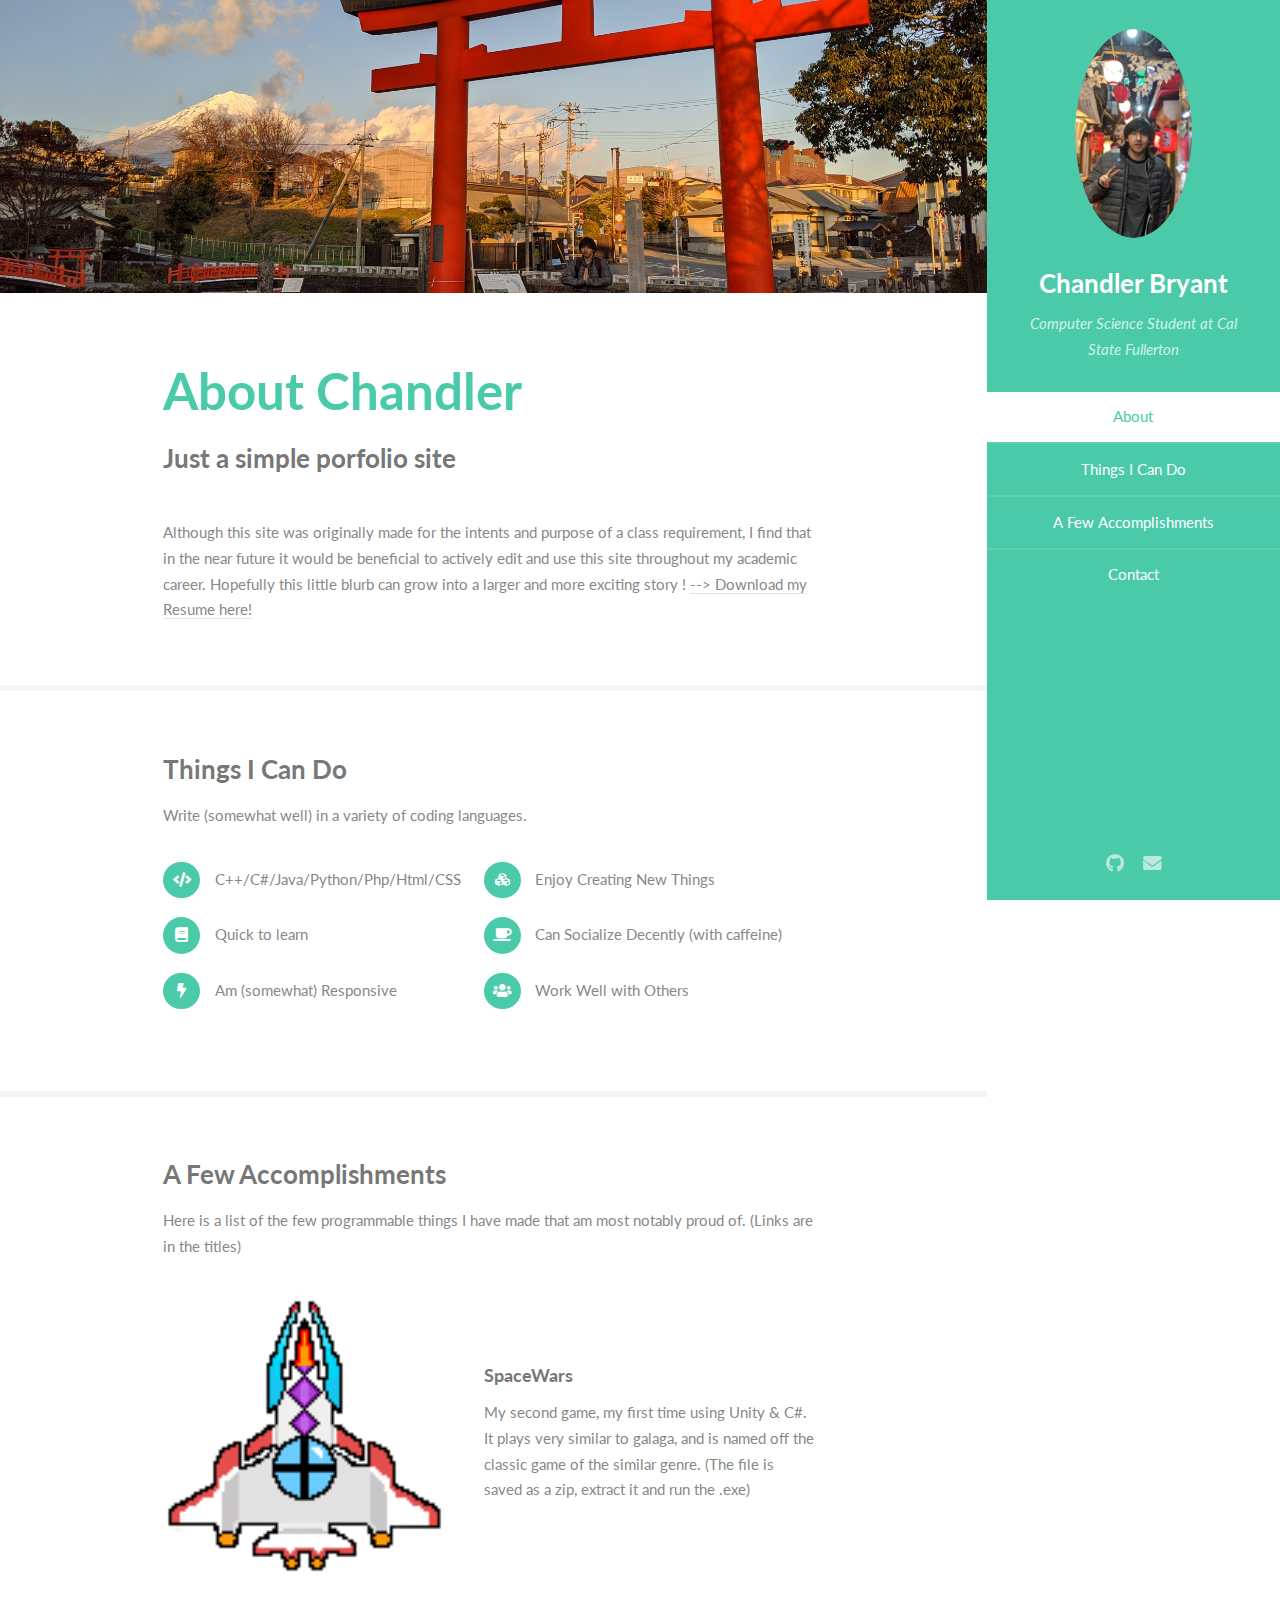
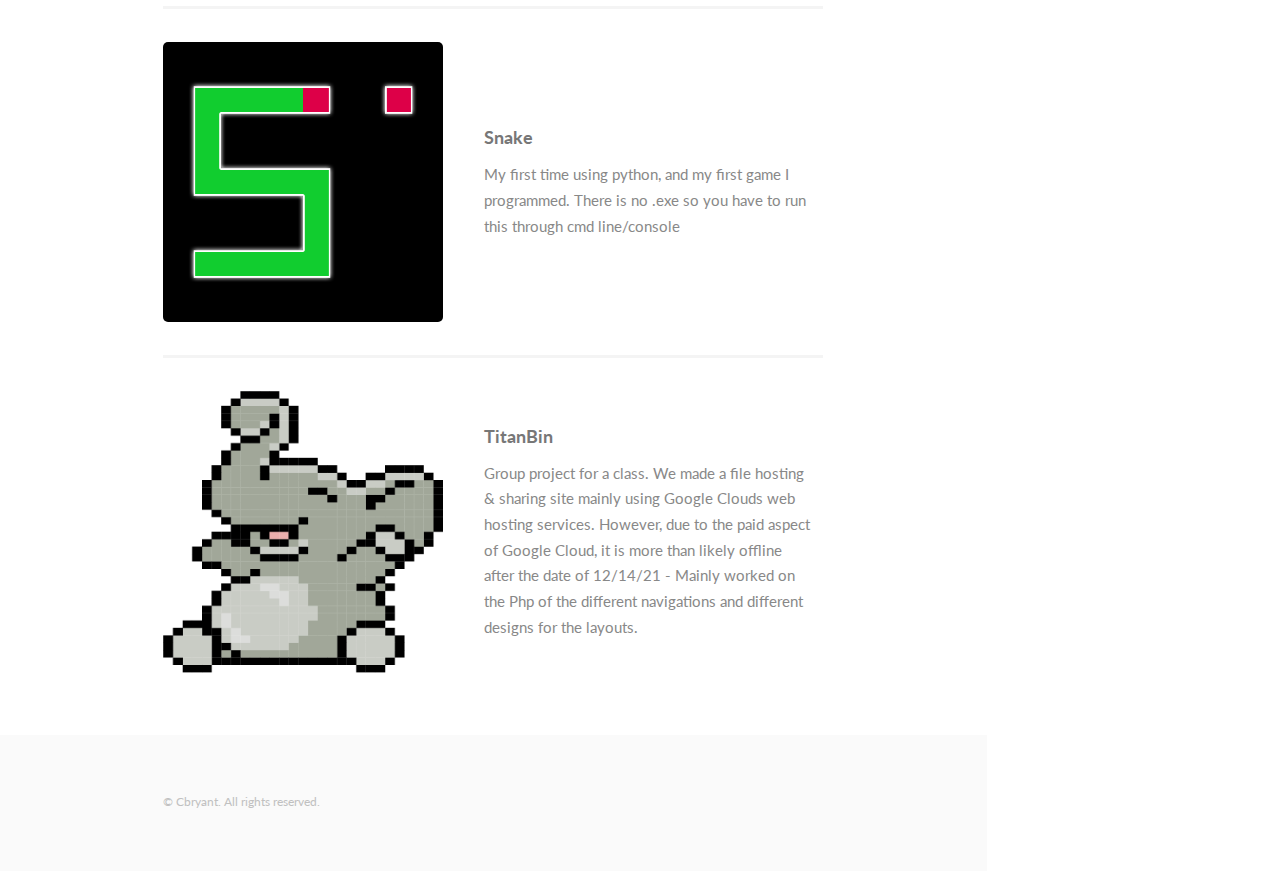
==== commit 7c74ee6b: "took out contact form until it is working" ====
--- a/index.html
+++ b/index.html
@@ -122,7 +122,7 @@
 								</div>
 							</section>
 
-						<!-- Four -->
+						<!-- Four 
 							<section id="four">
 								<div class="container">
 									<h3>Contact Me</h3>
@@ -143,6 +143,7 @@
 									</form>
 								</div>
 							</section>
+						-->
 
 					</div>
 
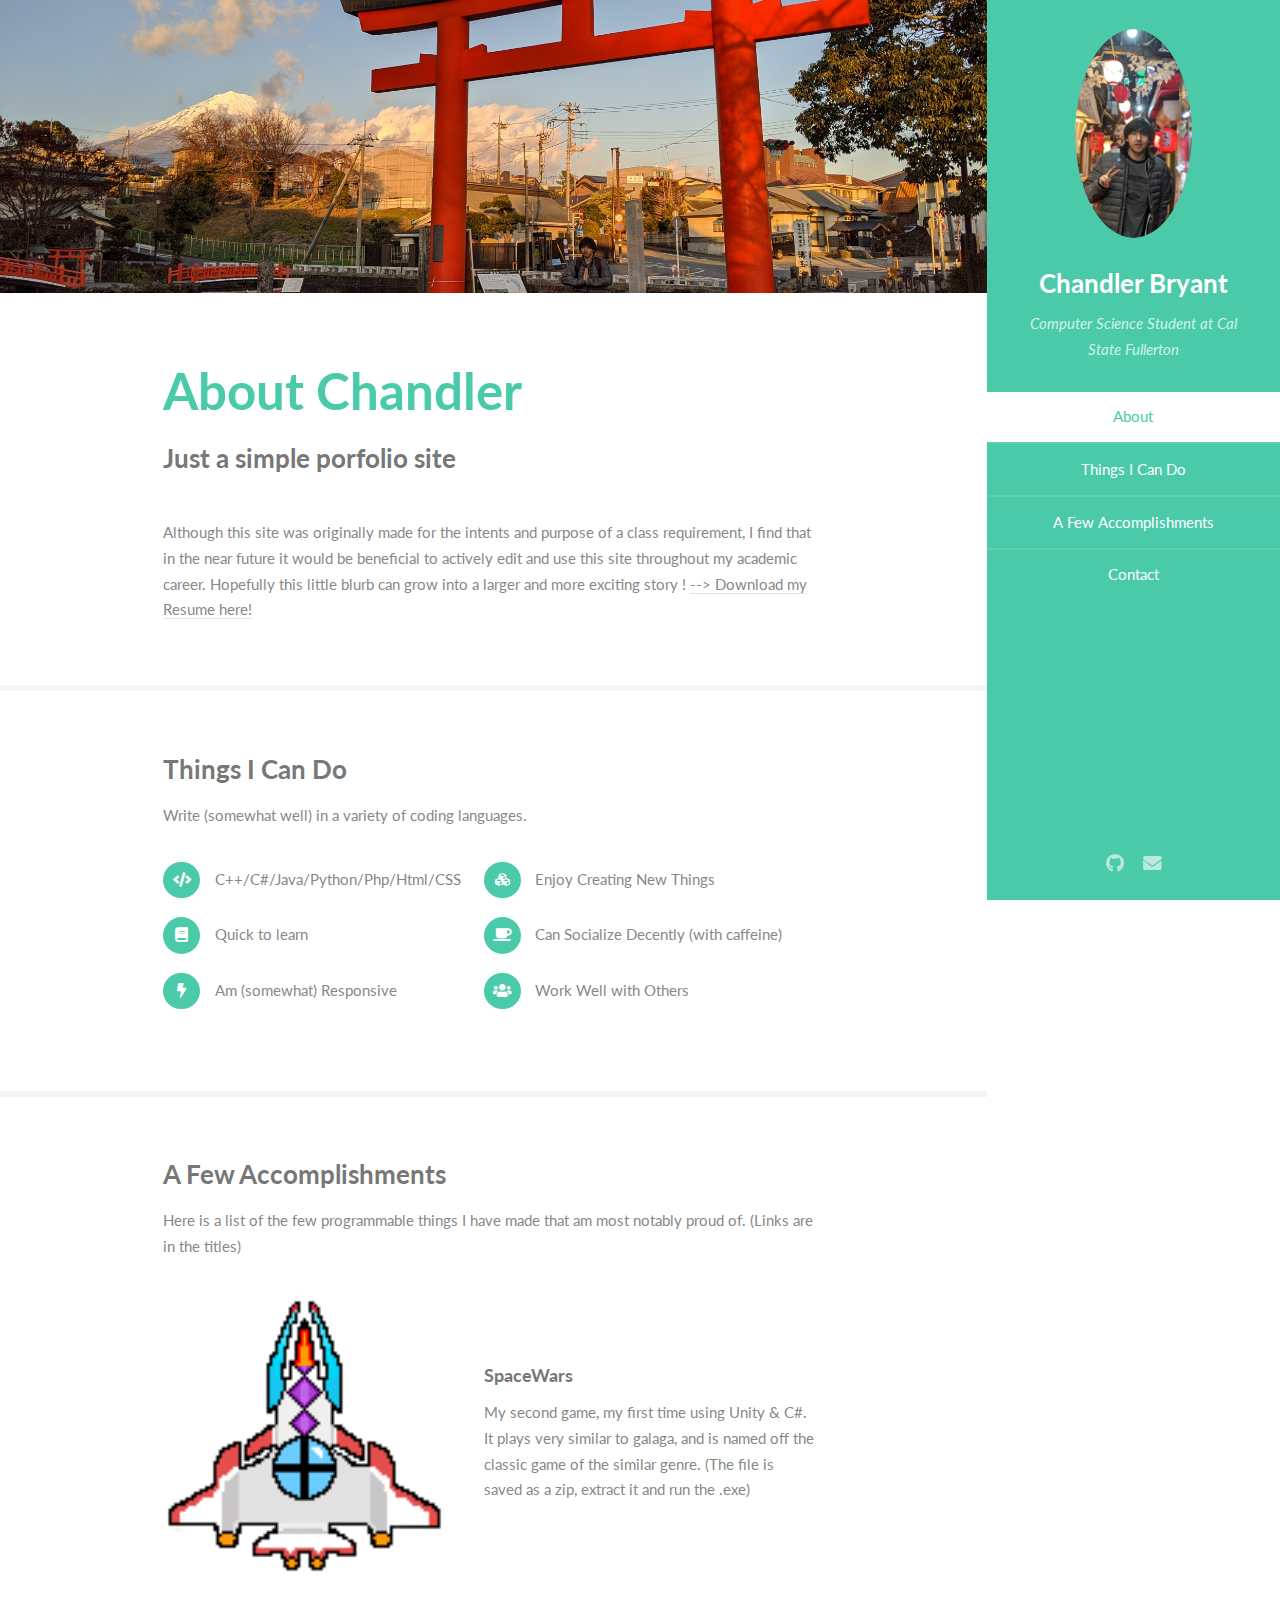
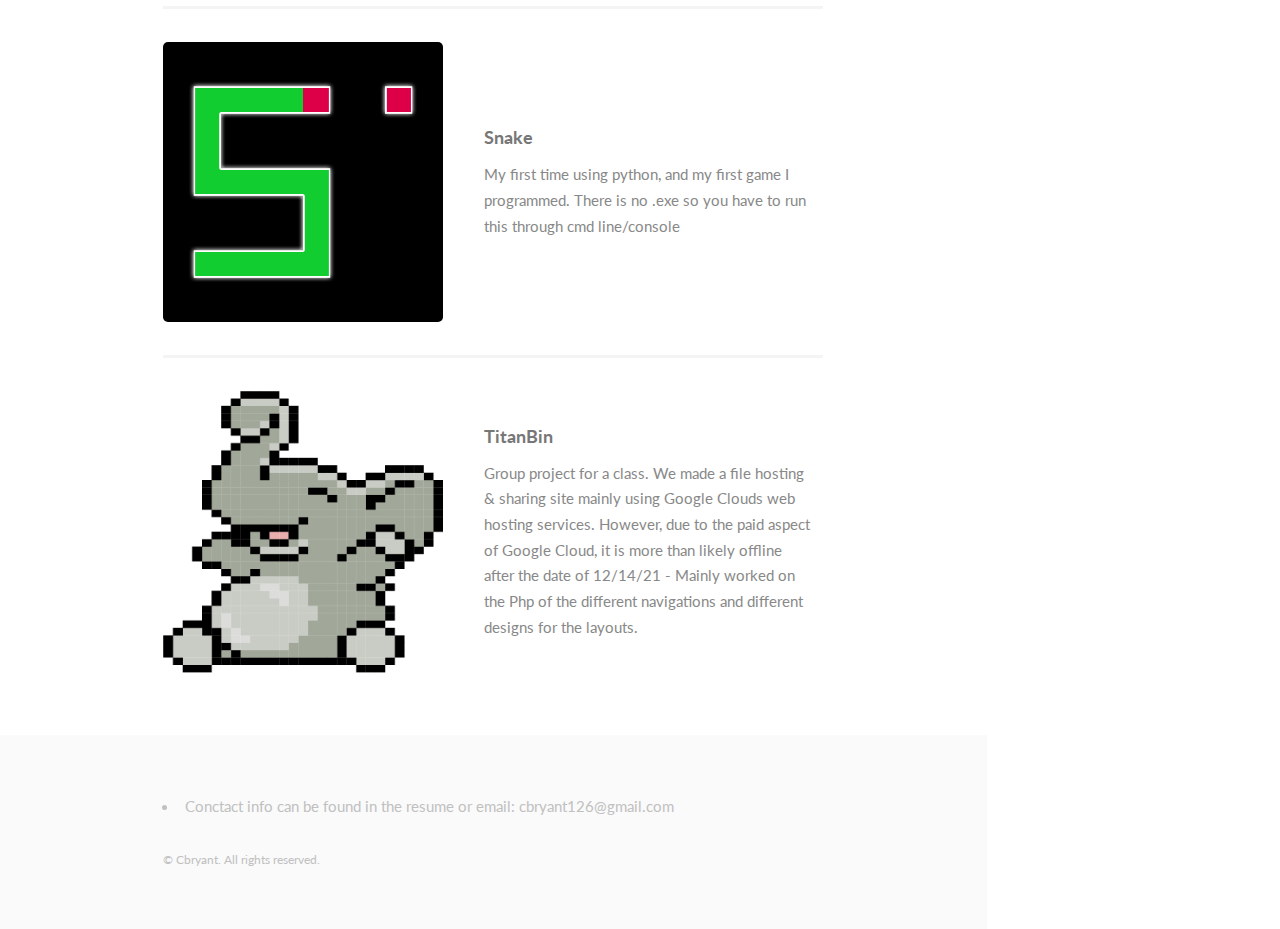
==== commit 99abcfbe: "Changed Footer" ====
--- a/index.html
+++ b/index.html
@@ -150,6 +150,9 @@
 				<!-- Footer -->
 					<section id="footer">
 						<div class="container">
+							<ul class="contact">
+								<li> Conctact info can be found in the resume or email: cbryant126@gmail.com </li>
+							</ul>
 							<ul class="copyright">
 								<li>&copy; Cbryant. All rights reserved.</li>
 							</ul>
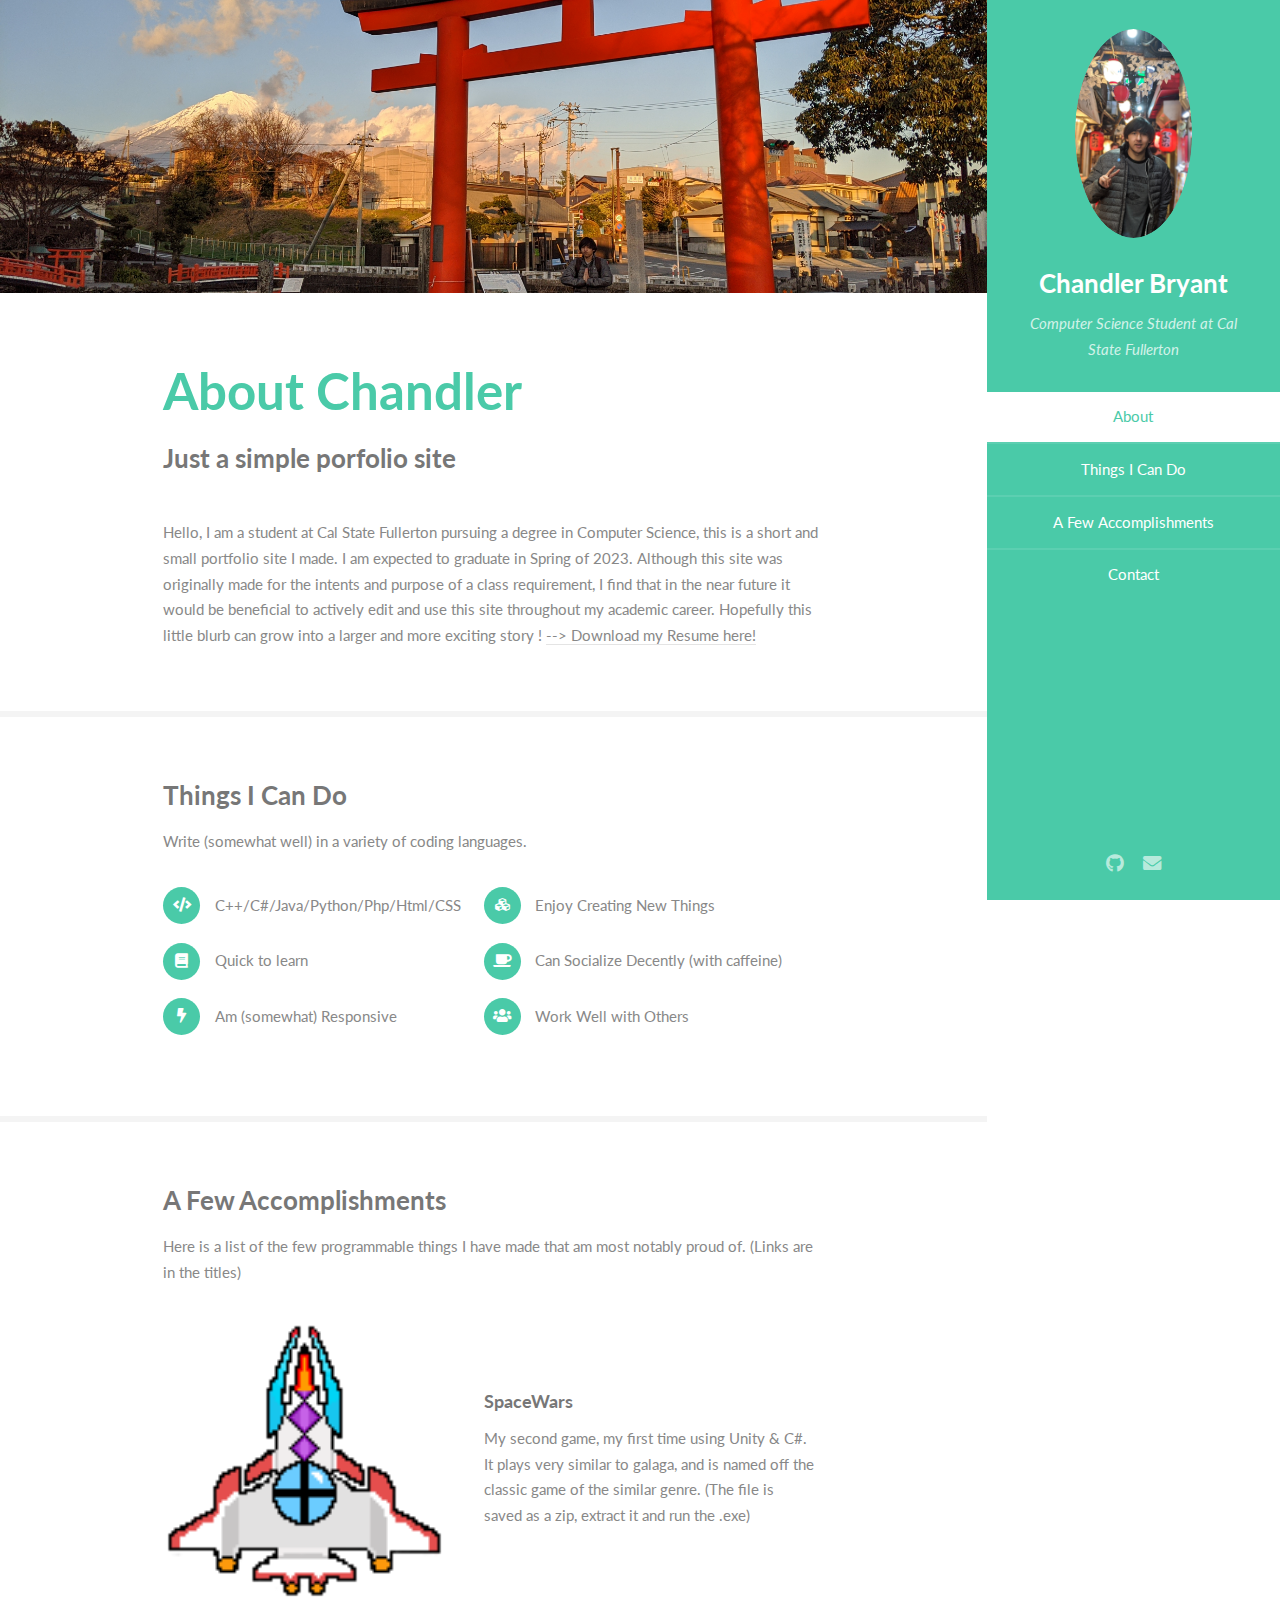
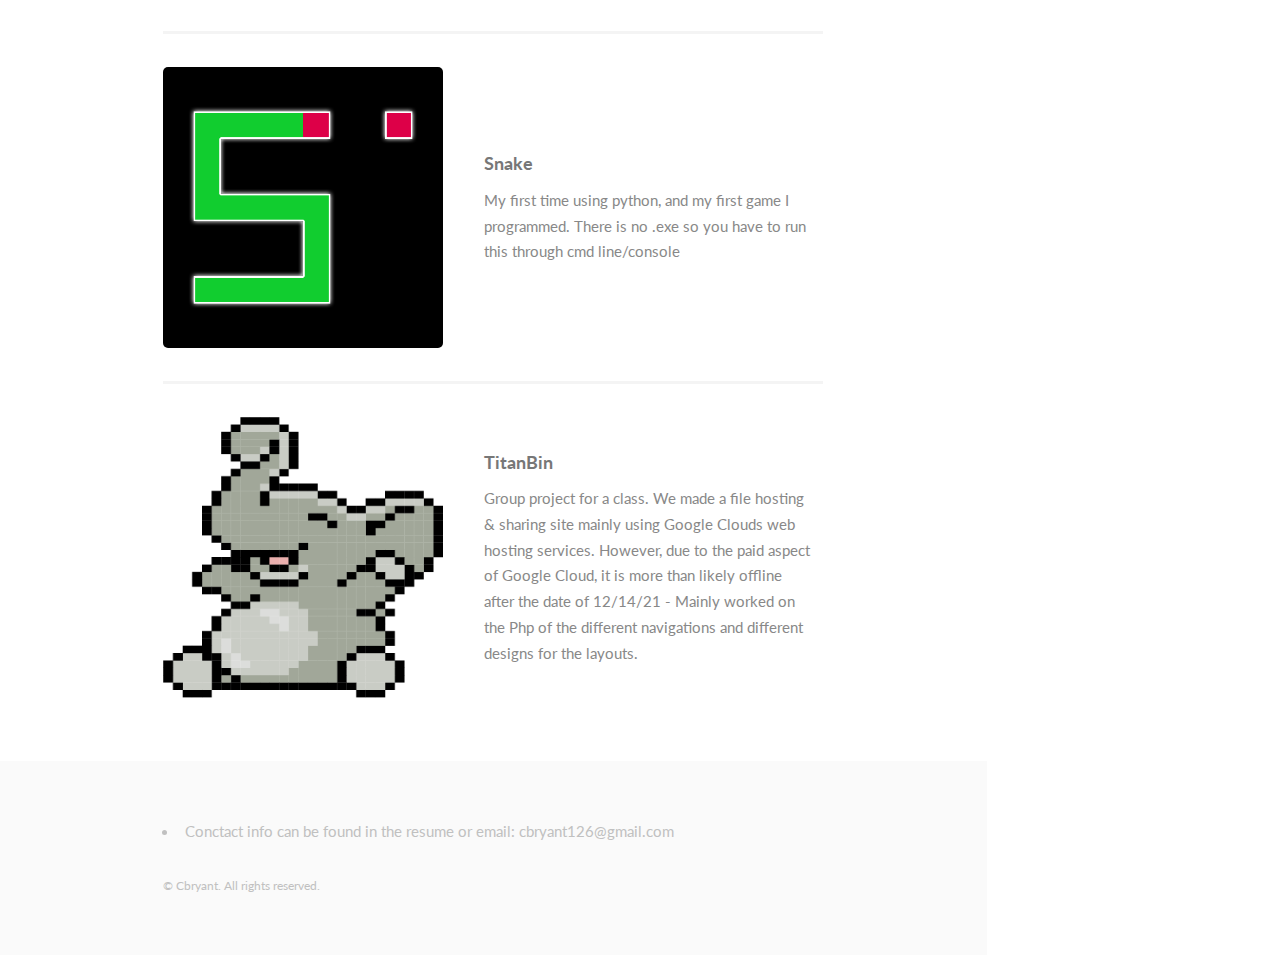
==== commit 53325157: "Update index.html" ====
--- a/index.html
+++ b/index.html
@@ -29,7 +29,7 @@
 				</nav>
 				<footer>
 					<ul class="icons">
-						<li><a href="#" class="icon brands fa-github"><span class="label">Github</span></a></li>
+						<li><a href="https://github.com/Cbryant123" class="icon brands fa-github"><span class="label">Github</span></a></li>
 						<li><a href="#" class="icon solid fa-envelope"><span class="label">Email</span></a></li>
 					</ul>
 				</footer>
@@ -51,8 +51,10 @@
 										<h2>About Chandler</h2>
 										<p>Just a simple porfolio site</p>
 									</header>
-									<p>Although this site was originally made for the intents and purpose of a class requirement, I find that in the near future it would be beneficial
-										to actively edit and use this site throughout my academic career. Hopefully this little blurb can grow into a larger and more exciting story !
+									<p>	Hello, I am a student at Cal State Fullerton pursuing a degree in Computer Science, this is a short and small
+										portfolio site I made. I am expected to graduate in Spring of 2023. Although this site was originally made for the intents and purpose of a class requirement, 
+										I find that in the near future it would be beneficial to actively edit and use this site throughout my academic career. 
+										Hopefully this little blurb can grow into a larger and more exciting story !
 										<a href= "https://drive.google.com/uc?export=download&id=16VWH0d3Mac0ACmu5Zb5p4pURIzq7QHug"> --> Download my Resume here!</a>
 									</p>
 								</div>
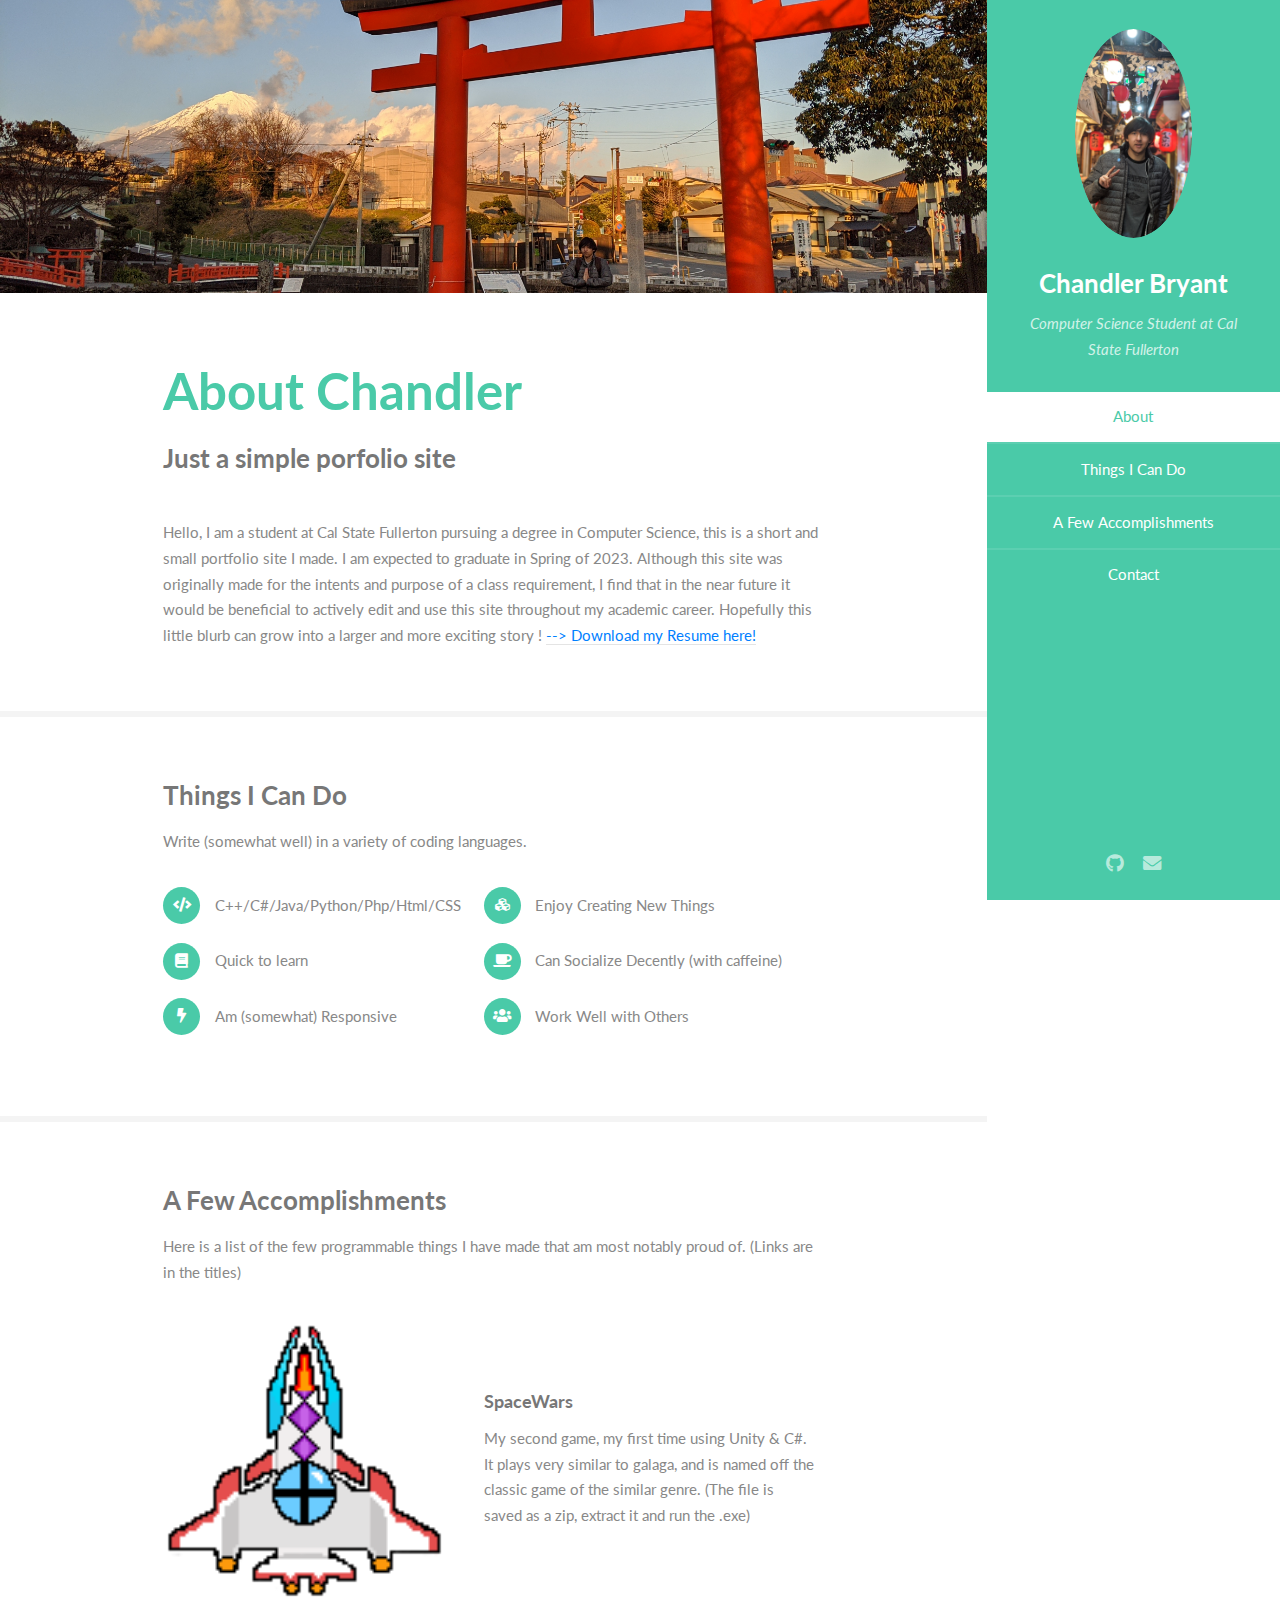
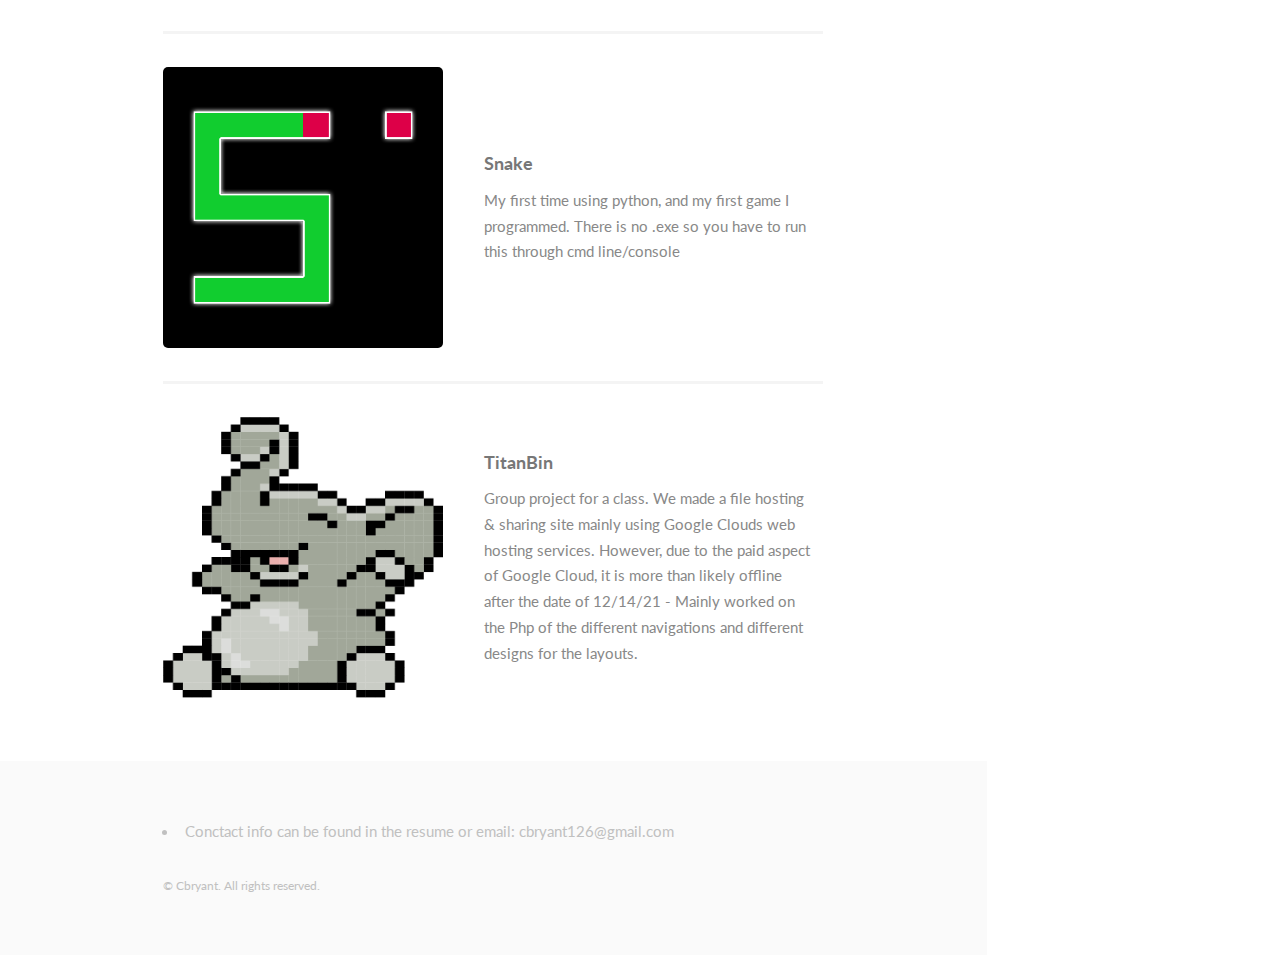
==== commit 4f206d73: "added color to link" ====
--- a/index.html
+++ b/index.html
@@ -55,7 +55,7 @@
 										portfolio site I made. I am expected to graduate in Spring of 2023. Although this site was originally made for the intents and purpose of a class requirement, 
 										I find that in the near future it would be beneficial to actively edit and use this site throughout my academic career. 
 										Hopefully this little blurb can grow into a larger and more exciting story !
-										<a href= "https://drive.google.com/uc?export=download&id=16VWH0d3Mac0ACmu5Zb5p4pURIzq7QHug"> --> Download my Resume here!</a>
+										<a href= "https://drive.google.com/uc?export=download&id=16VWH0d3Mac0ACmu5Zb5p4pURIzq7QHug"> <font color= "#0080FF"> --> Download my Resume here!</font></a>
 									</p>
 								</div>
 							</section>
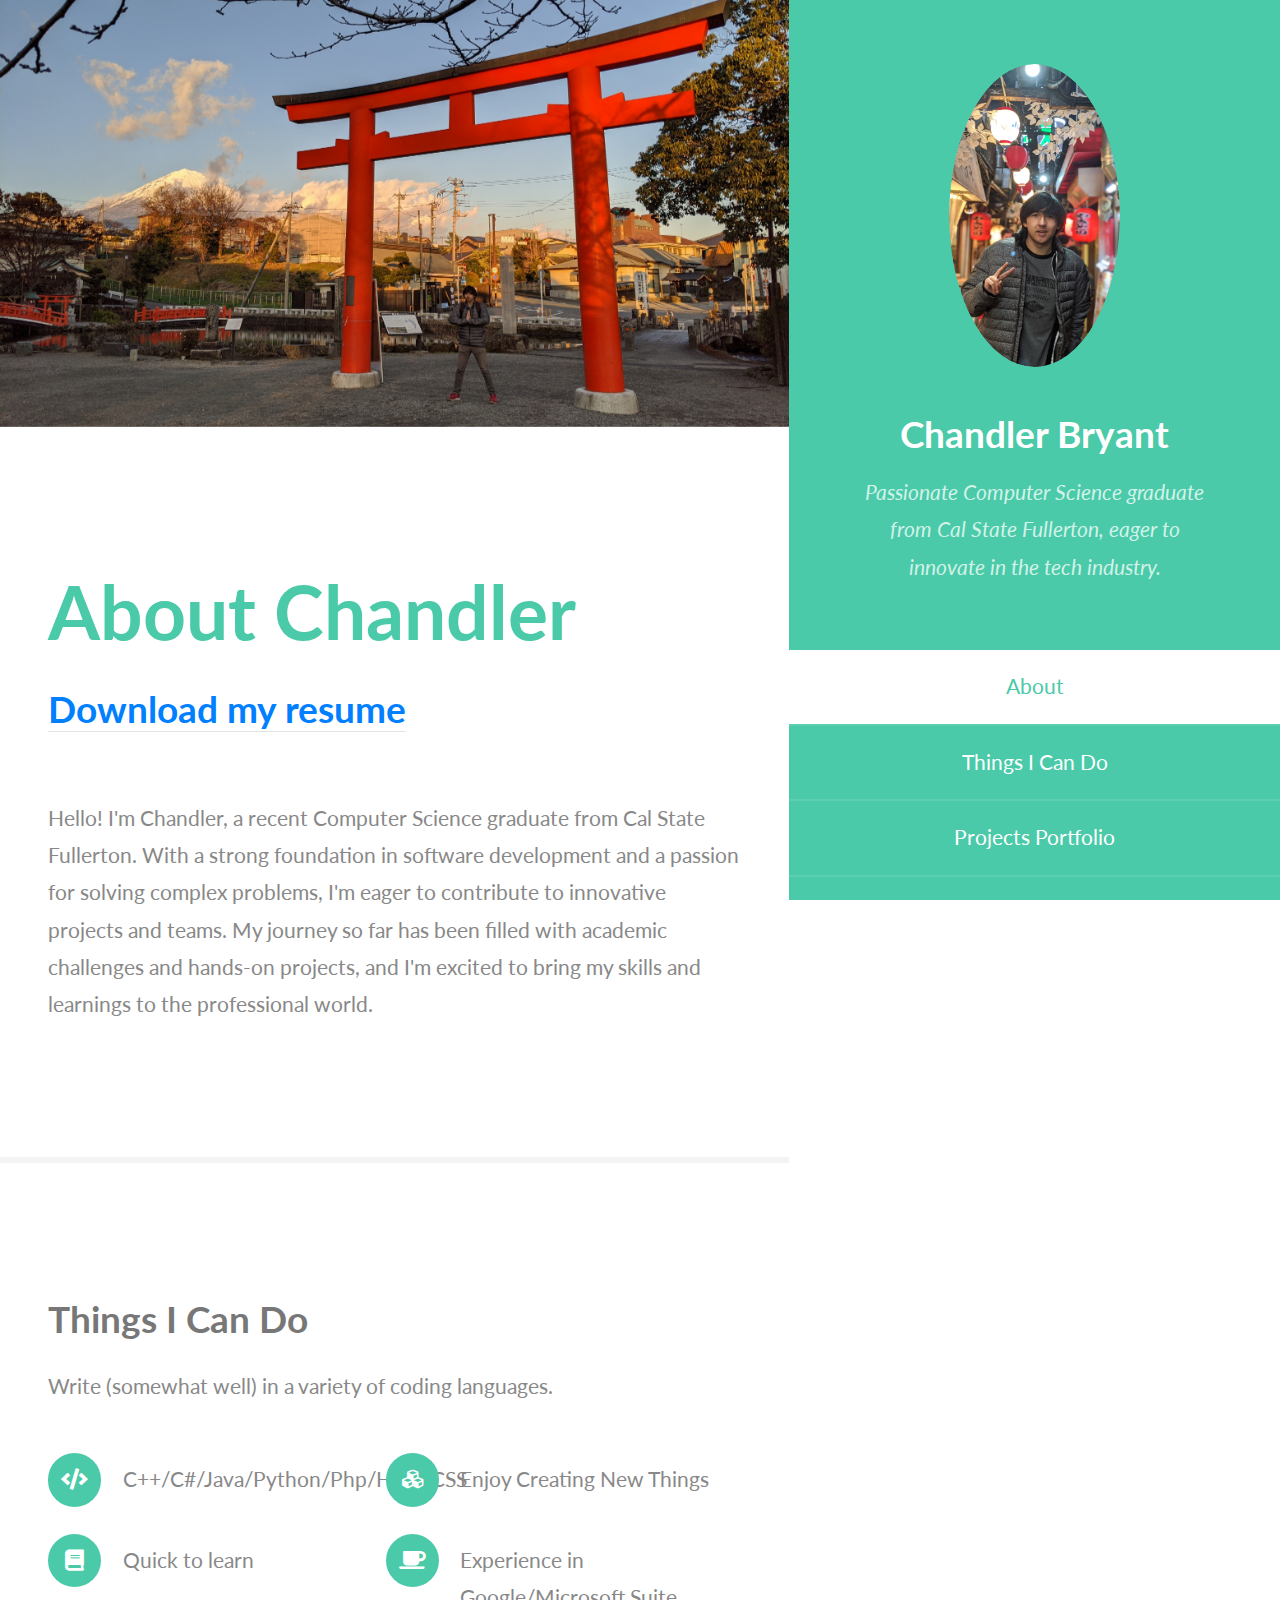
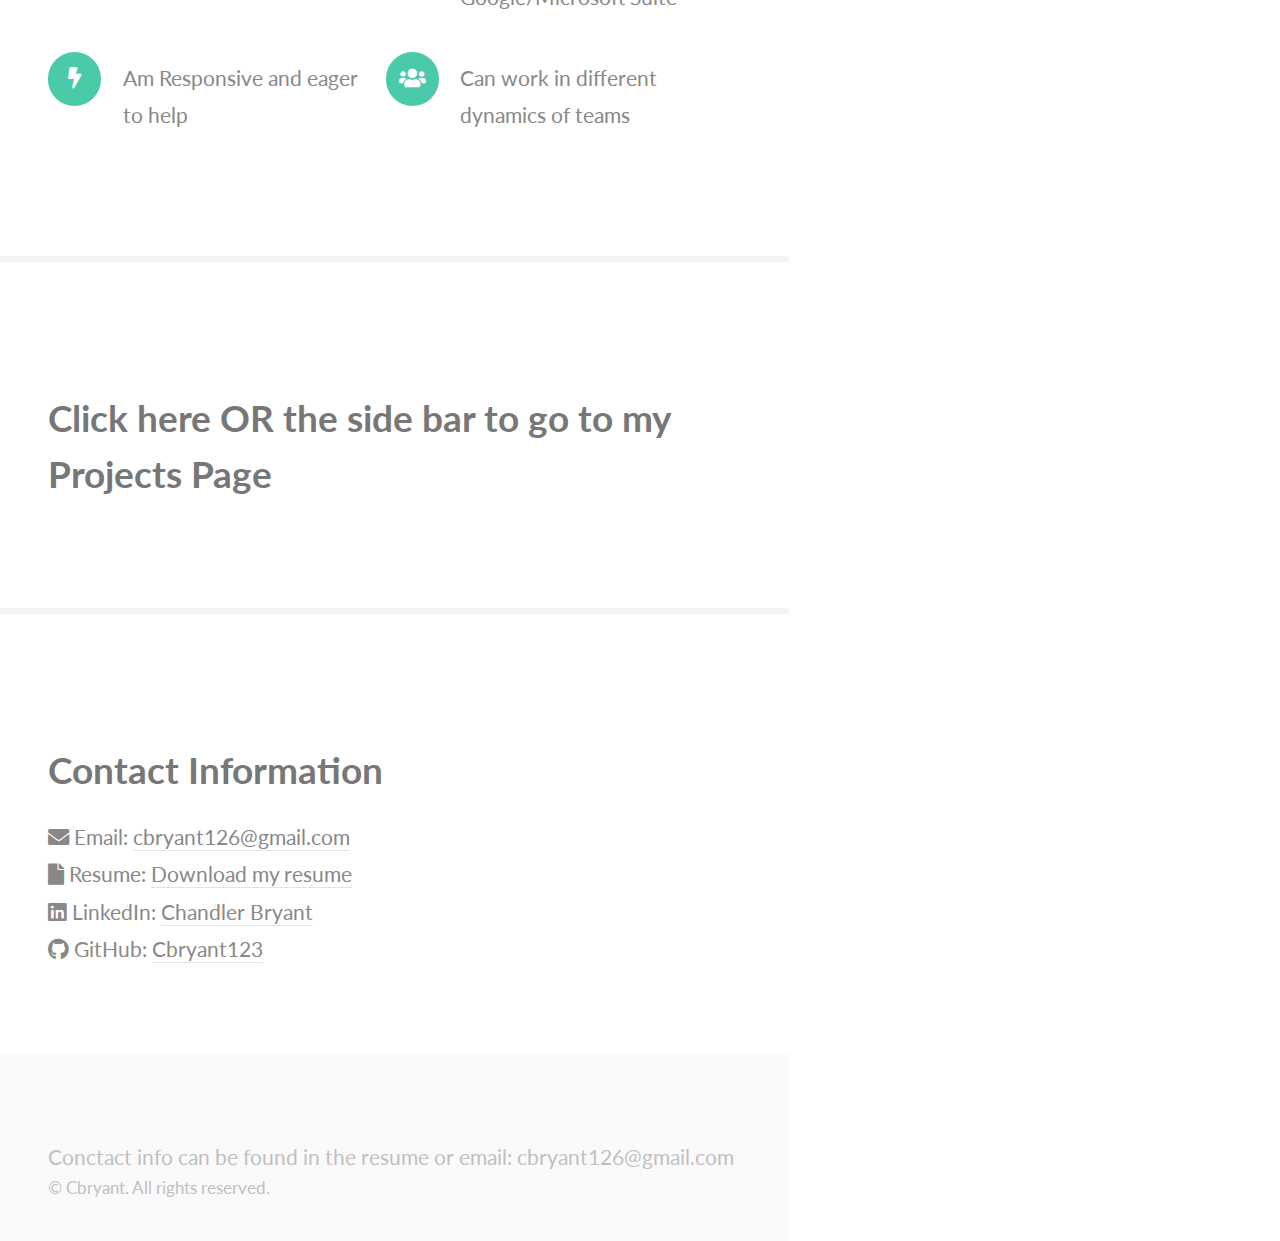
==== commit ec80fd34: "Reworked Site" ====
--- a/index.html
+++ b/index.html
@@ -4,173 +4,163 @@
 	along with some Javascripts to make the site easier to access.
 -->
 <html>
-	<head>
-		<title>Portfolio Site</title>
-		<meta charset="utf-8" />
-		<meta name="viewport" content="width=device-width, initial-scale=1, user-scalable=no" />
-		<link rel="stylesheet" href="assets/css/main.css" />
-	</head>
-	<body class="is-preload">
 
-		<!-- Header -->
-			<section id="header">
-				<header>
-					<span class="image avatar"><img src="images/avatar.jpg" alt="" /></span>
-					<h1 id="logo"><a href="#">Chandler Bryant</a></h1>
-					<p>Computer Science Student at Cal State Fullerton</p>
-				</header>
-				<nav id="nav">
-					<ul>
-						<li><a href="#one" class="active">About</a></li>
-						<li><a href="#two">Things I Can Do</a></li>
-						<li><a href="#three">A Few Accomplishments</a></li>
-						<li><a href="#four">Contact</a></li>
-					</ul>
-				</nav>
-				<footer>
-					<ul class="icons">
-						<li><a href="https://github.com/Cbryant123" class="icon brands fa-github"><span class="label">Github</span></a></li>
-						<li><a href="#" class="icon solid fa-envelope"><span class="label">Email</span></a></li>
-					</ul>
-				</footer>
+<head>
+	<title>Portfolio Site</title>
+	<meta charset="utf-8" />
+	<meta name="viewport" content="width=device-width, initial-scale=1, user-scalable=no" />
+	<link rel="stylesheet" href="assets/css/main.css" />
+</head>
+
+<body class="is-preload">
+
+	<!-- Header -->
+	<section id="header">
+		<header>
+			<span class="image avatar"><img src="images/avatar.jpg" alt="Chandler Bryant" /></span>
+			<h1 id="logo"><a href="#">Chandler Bryant</a></h1>
+			<p>Passionate Computer Science graduate from Cal State Fullerton, eager to innovate in the tech industry.
+			</p>
+		</header>
+		<nav id="nav">
+			<ul>
+				<li><a href="#one" class="active">About</a></li>
+				<li><a href="#two">Things I Can Do</a></li>
+				<li><a href="accomplishments.html">Projects Portfolio</a></li>
+				<li><a href="#four">Contact</a></li>
+			</ul>
+		</nav>
+		<footer>
+			<ul class="icons">
+				<li><a href="https://github.com/Cbryant123" class="icon brands fa-github"><span
+							class="label">Github</span></a></li>
+				<li>
+					<a href="mailto:cbryant126@gmail.com" class="icon solid fa-envelope">
+						<span class="label">Email</span>
+					</a>
+				</li>
+				<li>
+					<a href="https://www.linkedin.com/in/chandler-bryant-8a827b253/" target="_blank"
+						class="icon brands fa-linkedin">
+						<span class="label">LinkedIn</span>
+					</a>
+				</li>
+			</ul>
+		</footer>
+	</section>
+
+	<!-- Wrapper -->
+	<div id="wrapper">
+
+		<!-- Main -->
+		<div id="main">
+
+			<!-- One -->
+			<section id="one">
+				<div class="image main" data-position="center">
+					<img src="images/banner.jpg" alt="" />
+				</div>
+				<div class="container">
+					<header class="major">
+						<h2>About Chandler</h2>
+						<p><a href="https://drive.google.com/uc?export=download&id=16VWH0d3Mac0ACmu5Zb5p4pURIzq7QHug"
+								style="color: #0080FF;">Download my resume</a></p>
+					</header>
+					<p>
+						Hello! I'm Chandler, a recent Computer Science graduate from Cal State Fullerton. With a strong
+						foundation in software development and a passion for solving complex problems,
+						I'm eager to contribute to innovative projects and teams. My journey so far has been filled with
+						academic challenges and hands-on projects, and I'm excited to bring my skills
+						and learnings to the professional world.</a>
+					</p>
+				</div>
 			</section>
 
-		<!-- Wrapper -->
-			<div id="wrapper">
+			<!-- Two -->
+			<section id="two">
+				<div class="container">
+					<h3>Things I Can Do</h3>
+					<p>Write (somewhat well) in a variety of coding languages. </p>
+					<ul class="feature-icons">
+						<li class="icon solid fa-code">C++/C#/Java/Python/Php/Html/CSS</li>
+						<li class="icon solid fa-cubes">Enjoy Creating New Things</li>
+						<li class="icon solid fa-book">Quick to learn</li>
+						<li class="icon solid fa-coffee">Experience in Google/Microsoft Suite</li>
+						<li class="icon solid fa-bolt">Am Responsive and eager to help</li>
+						<li class="icon solid fa-users">Can work in different dynamics of teams</li>
+					</ul>
+				</div>
+			</section>
 
-				<!-- Main -->
-					<div id="main">
+			<!-- Three -->
+			<section id="three">
+				<div class="container">
+					<h3><a href="accomplishments.html">Click here OR the side bar to go to my Projects Page</a></h3>
 
-						<!-- One -->
-							<section id="one">
-								<div class="image main" data-position="center">
-									<img src="images/banner.jpg" alt="" />
-								</div>
-								<div class="container">
-									<header class="major">
-										<h2>About Chandler</h2>
-										<p>Just a simple porfolio site</p>
-									</header>
-									<p>	Hello, I am a student at Cal State Fullerton pursuing a degree in Computer Science, this is a short and small
-										portfolio site I made. I am expected to graduate in Spring of 2023. Although this site was originally made for the intents and purpose of a class requirement, 
-										I find that in the near future it would be beneficial to actively edit and use this site throughout my academic career. 
-										Hopefully this little blurb can grow into a larger and more exciting story !
-										<a href= "https://drive.google.com/uc?export=download&id=16VWH0d3Mac0ACmu5Zb5p4pURIzq7QHug"> <font color= "#0080FF"> --> Download my Resume here!</font></a>
-									</p>
-								</div>
-							</section>
 
-						<!-- Two -->
-							<section id="two">
-								<div class="container">
-									<h3>Things I Can Do</h3>
-									<p>Write (somewhat well) in a variety of coding languages. </p>
-									<ul class="feature-icons">
-										<li class="icon solid fa-code">C++/C#/Java/Python/Php/Html/CSS</li>
-										<li class="icon solid fa-cubes">Enjoy Creating New Things</li>
-										<li class="icon solid fa-book">Quick to learn</li>
-										<li class="icon solid fa-coffee">Can Socialize Decently (with caffeine)</li>
-										<li class="icon solid fa-bolt">Am (somewhat) Responsive</li>
-										<li class="icon solid fa-users">Work Well with Others</li>
-									</ul>
-								</div>
-							</section>
+				</div>
+			</section>
 
-						<!-- Three -->
-							<section id="three">
-								<div class="container">
-									<h3>A Few Accomplishments</h3>
-									<p>Here is a list of the few programmable things I have made that am most notably proud of. (Links are in the titles)</p>
-									<div class="features">
-										<article>
-											<a href="#" class="image"><img src="images/main ship.png" alt="" /></a>
-											<div class="inner">
-												<h4>
-													<a href="https://drive.google.com/uc?export=download&id=19tqEhLh680BWL9YaMrBQ_E2u0Jnk9VGu">
-														SpaceWars
-													</a>
-												</h4>
-												<p>My second game, my first time using Unity & C#. It plays very similar to galaga, and is named off the classic game
-													of the similar genre. (The file is saved as a zip, extract it and run the .exe)
-												</p>
-											</div>
-										</article>
-										<article>
-											<a href="#" class="image"><img src="images/snake.png" alt="" /></a>
-											<div class="inner">
-												<h4>
-													<a href="https://github.com/mshafae-summer-2021/cpsc-386-03-snake-Cbryant123">
-														Snake
-													</a>
-												</h4>
-												<p>My first time using python, and my first game I programmed. There is no .exe so you have to run this through cmd line/console</p>
-											</div>
-										</article>
-										<article>
-											<a href="#" class="image"><img src="images/titanbin.png" alt="" /></a>
-											<div class="inner">
-												<h4>
-													<a href="https://verdant-oven-330403.wl.r.appspot.com/intro.php">
-														TitanBin
-													</a>
-												</h4>
-													<p>Group project for a class. We made a file hosting & sharing site mainly using Google Clouds web hosting services. However,
-													due to the paid aspect of Google Cloud, it is more than likely offline after the date of 12/14/21 - Mainly worked on the Php
-													of the different navigations and different designs for the layouts.
-												</p>
-											</div>
-										</article>
-									</div>
-								</div>
-							</section>
+			<!-- Four -->
+			<section id="four">
+				<div class="container">
+					<h3>Contact Information</h3>
 
-						<!-- Four 
-							<section id="four">
-								<div class="container">
-									<h3>Contact Me</h3>
-									<p>Plan to update and get a working email form, along with the email redirect working.</p>
-									<form method="post" action="#">
-										<div class="row gtr-uniform">
-											<div class="col-6 col-12-xsmall"><input type="text" name="name" id="name" placeholder="Name" /></div>
-											<div class="col-6 col-12-xsmall"><input type="email" name="email" id="email" placeholder="Email" /></div>
-											<div class="col-12"><input type="text" name="subject" id="subject" placeholder="Subject" /></div>
-											<div class="col-12"><textarea name="message" id="message" placeholder="Message" rows="6"></textarea></div>
-											<div class="col-12">
-												<ul class="actions">
-													<li><input type="submit" class="primary" value="Send Message" /></li>
-													<li><input type="reset" value="Reset Form" /></li>
-												</ul>
-											</div>
-										</div>
-									</form>
-								</div>
-							</section>
-						-->
-
+					<!-- Email Section -->
+					<div class="contact-item">
+						<span class="icon solid fa-envelope"></span>
+						<span>Email: <a href="mailto:cbryant126@gmail.com">cbryant126@gmail.com</a></span>
 					</div>
 
-				<!-- Footer -->
-					<section id="footer">
-						<div class="container">
-							<ul class="contact">
-								<li> Conctact info can be found in the resume or email: cbryant126@gmail.com </li>
-							</ul>
-							<ul class="copyright">
-								<li>&copy; Cbryant. All rights reserved.</li>
-							</ul>
-						</div>
-					</section>
+					<!-- Resume Section -->
+					<div class="contact-item">
+						<span class="icon solid fa-file"></span>
+						<span>Resume: <a
+								href="https://drive.google.com/uc?export=download&id=16VWH0d3Mac0ACmu5Zb5p4pURIzq7QHug">Download
+								my resume</a></span>
+					</div>
 
+					<!-- LinkedIn Section -->
+					<div class="contact-item">
+						<span class="icon brands fa-linkedin"></span>
+						<span>LinkedIn: <a href="https://www.linkedin.com/in/chandler-bryant-8a827b253/"
+								target="_blank">Chandler Bryant</a></span>
+					</div>
+
+					<!-- GitHub Section -->
+					<div class="contact-item">
+						<span class="icon brands fa-github"></span>
+						<span>GitHub: <a href="https://github.com/Cbryant123" target="_blank">Cbryant123</a></span>
+					</div>
+				</div>
+			</section>
+
+		</div>
+
+
+		<!-- Footer -->
+		<section id="footer">
+			<div class="container">
+				<ul class="contact">
+					<li> Conctact info can be found in the resume or email: cbryant126@gmail.com </li>
+				</ul>
+				<ul class="copyright">
+					<li>&copy; Cbryant. All rights reserved.</li>
+				</ul>
 			</div>
+		</section>
 
-		<!-- Scripts -->
-			<script src="assets/js/jquery.min.js"></script>
-			<script src="assets/js/jquery.scrollex.min.js"></script>
-			<script src="assets/js/jquery.scrolly.min.js"></script>
-			<script src="assets/js/browser.min.js"></script>
-			<script src="assets/js/breakpoints.min.js"></script>
-			<script src="assets/js/util.js"></script>
-			<script src="assets/js/main.js"></script>
+	</div>
 
-	</body>
-</html>
+	<!-- Scripts -->
+	<script src="assets/js/jquery.min.js"></script>
+	<script src="assets/js/jquery.scrolly.min.js"></script>
+	<script src="assets/js/browser.min.js"></script>
+	<script src="assets/js/breakpoints.min.js"></script>
+	<script src="assets/js/util.js"></script>
+	<script src="assets/js/main.js"></script>
+	<script src="assets/js/slideshow.js"></script>
+
+</body>
+
+</html>--- a/assets/css/main.css
+++ b/assets/css/main.css
@@ -1,44 +1,130 @@
 @import url("fontawesome-all.min.css");
 @import url("https://fonts.googleapis.com/css?family=Lato:400,400italic,700,700italic|Source+Code+Pro:400");
 
-html, body, div, span, applet, object,
-iframe, h1, h2, h3, h4, h5, h6, p, blockquote,
-pre, a, abbr, acronym, address, big, cite,
-code, del, dfn, em, img, ins, kbd, q, s, samp,
-small, strike, strong, sub, sup, tt, var, b,
-u, i, center, dl, dt, dd, ol, ul, li, fieldset,
-form, label, legend, table, caption, tbody,
-tfoot, thead, tr, th, td, article, aside,
-canvas, details, embed, figure, figcaption,
-footer, header, hgroup, menu, nav, output, ruby,
-section, summary, time, mark, audio, video {
+html,
+body,
+div,
+span,
+applet,
+object,
+iframe,
+h1,
+h2,
+h3,
+h4,
+h5,
+h6,
+p,
+blockquote,
+pre,
+a,
+abbr,
+acronym,
+address,
+big,
+cite,
+code,
+del,
+dfn,
+em,
+img,
+ins,
+kbd,
+q,
+s,
+samp,
+small,
+strike,
+strong,
+sub,
+sup,
+tt,
+var,
+b,
+u,
+i,
+center,
+dl,
+dt,
+dd,
+ol,
+ul,
+li,
+fieldset,
+form,
+label,
+legend,
+table,
+caption,
+tbody,
+tfoot,
+thead,
+tr,
+th,
+td,
+article,
+aside,
+canvas,
+details,
+embed,
+figure,
+figcaption,
+footer,
+header,
+hgroup,
+menu,
+nav,
+output,
+ruby,
+section,
+summary,
+time,
+mark,
+audio,
+video {
 	margin: 0;
 	padding: 0;
 	border: 0;
 	font-size: 100%;
 	font: inherit;
-	vertical-align: baseline;}
-
-article, aside, details, figcaption, figure,
-footer, header, hgroup, menu, nav, section {
-	display: block;}
+	vertical-align: baseline;
+}
+
+article,
+aside,
+details,
+figcaption,
+figure,
+footer,
+header,
+hgroup,
+menu,
+nav,
+section {
+	display: block;
+}
 
 body {
 	line-height: 1;
 }
 
-ol, ul {
+ol,
+ul {
 	list-style: none;
 }
 
-blockquote, q {
+blockquote,
+q {
 	quotes: none;
 }
 
-	blockquote:before, blockquote:after, q:before, q:after {
-		content: '';
-		content: none;
-	}
+blockquote:before,
+blockquote:after,
+q:before,
+q:after {
+	content: '';
+	content: none;
+}
 
 table {
 	border-collapse: collapse;
@@ -59,7 +145,9 @@
 	padding: 0;
 }
 
-input, select, textarea {
+input,
+select,
+textarea {
 	-moz-appearance: none;
 	-webkit-appearance: none;
 	-ms-appearance: none;
@@ -68,3243 +156,1049 @@
 
 /* Basic */
 
-	html {
-		box-sizing: border-box;
+html {
+	box-sizing: border-box;
+}
+
+*,
+*:before,
+*:after {
+	box-sizing: inherit;
+}
+
+body {
+	background: #fff;
+}
+
+body.is-preload *,
+body.is-preload *:before,
+body.is-preload *:after {
+	-moz-animation: none !important;
+	-webkit-animation: none !important;
+	-ms-animation: none !important;
+	animation: none !important;
+	-moz-transition: none !important;
+	-webkit-transition: none !important;
+	-ms-transition: none !important;
+	transition: none !important;
+}
+
+body,
+input,
+select,
+textarea {
+	color: #888;
+	font-family: "Lato", sans-serif;
+	font-size: 16pt;
+	font-weight: 400;
+	line-height: 1.75em;
+}
+
+a {
+	-moz-transition: color 0.2s ease-in-out, border-color 0.2s ease-in-out;
+	-webkit-transition: color 0.2s ease-in-out, border-color 0.2s ease-in-out;
+	-ms-transition: color 0.2s ease-in-out, border-color 0.2s ease-in-out;
+	transition: color 0.2s ease-in-out, border-color 0.2s ease-in-out;
+	border-bottom: solid 1px #e4e4e4;
+	color: inherit;
+	text-decoration: none;
+}
+
+a:hover {
+	border-bottom-color: transparent;
+	color: #4acaa8 !important;
+}
+
+strong,
+b {
+	color: #777;
+	font-weight: 700;
+}
+
+em,
+i {
+	font-style: italic;
+}
+
+p {
+	margin: 0 0 2.25em 0;
+}
+
+h1,
+h2,
+h3,
+h4,
+h5,
+h6 {
+	color: #777;
+	font-weight: 700;
+	line-height: 1em;
+	margin: 0 0 0.5625em 0;
+}
+
+h1 a,
+h2 a,
+h3 a,
+h4 a,
+h5 a,
+h6 a {
+	border: 0;
+	color: inherit;
+	text-decoration: none;
+}
+
+h2 {
+	font-size: 2em;
+	line-height: 1.5em;
+}
+
+h3 {
+	font-size: 1.75em;
+	line-height: 1.5em;
+}
+
+h4 {
+	font-size: 1.25em;
+	line-height: 1.5em;
+}
+
+h5 {
+	font-size: 0.9em;
+	line-height: 1.5em;
+}
+
+h6 {
+	font-size: 0.7em;
+	line-height: 1.5em;
+}
+
+sub {
+	font-size: 0.8em;
+	position: relative;
+	top: 0.5em;
+}
+
+sup {
+	font-size: 0.8em;
+	position: relative;
+	top: -0.5em;
+}
+
+hr {
+	border: 0;
+	border-bottom: solid 2px #f4f4f4;
+	margin: 2.25em 0;
+}
+
+hr.major {
+	margin: 3.375em 0;
+}
+
+blockquote {
+	border-left: solid 8px #e4e4e4;
+	font-style: italic;
+	margin: 0 0 2.25em 0;
+	padding: 0.5em 0 0.5em 2em;
+}
+
+code {
+	background: #555;
+	border-radius: 5px;
+	color: #fff;
+	font-family: "Source Code Pro", monospace;
+	font-size: 0.9em;
+	margin: 0 0.25em;
+	padding: 0.25em 0.65em;
+}
+
+pre {
+	font-family: "Source Code Pro", monospace;
+	font-size: 0.9em;
+	margin: 0 0 2.25em 0;
+}
+
+pre code {
+	-webkit-overflow-scrolling: touch;
+	display: block;
+	line-height: 1.5em;
+	overflow-x: auto;
+	padding: 1em 1.5em;
+}
+
+.align-left {
+	text-align: left;
+}
+
+.align-center {
+	text-align: center;
+}
+
+.align-right {
+	text-align: right;
+}
+
+
+/* Container */
+
+.container {
+	margin: 0 auto;
+	max-width: calc(100% - 4.5em);
+	width: 45em;
+}
+
+.container.xsmall {
+	width: 11.25em;
+}
+
+.container.small {
+	width: 22.5em;
+}
+
+.container.medium {
+	width: 33.75em;
+}
+
+.container.large {
+	width: 56.25em;
+}
+
+.container.xlarge {
+	width: 67.5em;
+}
+
+.container.max {
+	width: 100%;
+}
+
+@media screen and (max-width: 1024px) {
+
+	.container {
+		width: 100% !important;
 	}
 
-	*, *:before, *:after {
-		box-sizing: inherit;
+}
+
+@media screen and (max-width: 480px) {
+
+	.container {
+		max-width: calc(100% - 3.375em);
 	}
 
-	body {
-		background: #fff;
-	}
-
-		body.is-preload *, body.is-preload *:before, body.is-preload *:after {
-			-moz-animation: none !important;
-			-webkit-animation: none !important;
-			-ms-animation: none !important;
-			animation: none !important;
-			-moz-transition: none !important;
-			-webkit-transition: none !important;
-			-ms-transition: none !important;
-			transition: none !important;
-		}
-
-	body, input, select, textarea {
-		color: #888;
-		font-family: "Lato", sans-serif;
-		font-size: 16pt;
-		font-weight: 400;
-		line-height: 1.75em;
-	}
-
-	a {
-		-moz-transition: color 0.2s ease-in-out, border-color 0.2s ease-in-out;
-		-webkit-transition: color 0.2s ease-in-out, border-color 0.2s ease-in-out;
-		-ms-transition: color 0.2s ease-in-out, border-color 0.2s ease-in-out;
-		transition: color 0.2s ease-in-out, border-color 0.2s ease-in-out;
-		border-bottom: solid 1px #e4e4e4;
-		color: inherit;
-		text-decoration: none;
-	}
-
-		a:hover {
-			border-bottom-color: transparent;
-			color: #4acaa8 !important;
-		}
-
-	strong, b {
-		color: #777;
-		font-weight: 700;
-	}
-
-	em, i {
-		font-style: italic;
-	}
-
-	p {
-		margin: 0 0 2.25em 0;
-	}
-
-	h1, h2, h3, h4, h5, h6 {
-		color: #777;
-		font-weight: 700;
-		line-height: 1em;
-		margin: 0 0 0.5625em 0;
-	}
-
-		h1 a, h2 a, h3 a, h4 a, h5 a, h6 a {
-			border: 0;
-			color: inherit;
-			text-decoration: none;
-		}
-
-	h2 {
-		font-size: 2em;
-		line-height: 1.5em;
-	}
-
-	h3 {
-		font-size: 1.75em;
-		line-height: 1.5em;
-	}
-
-	h4 {
-		font-size: 1.25em;
-		line-height: 1.5em;
-	}
-
-	h5 {
-		font-size: 0.9em;
-		line-height: 1.5em;
-	}
-
-	h6 {
-		font-size: 0.7em;
-		line-height: 1.5em;
-	}
-
-	sub {
-		font-size: 0.8em;
-		position: relative;
-		top: 0.5em;
-	}
-
-	sup {
-		font-size: 0.8em;
-		position: relative;
-		top: -0.5em;
-	}
-
-	hr {
-		border: 0;
-		border-bottom: solid 2px #f4f4f4;
-		margin: 2.25em 0;
-	}
-
-		hr.major {
-			margin: 3.375em 0;
-		}
-
-	blockquote {
-		border-left: solid 8px #e4e4e4;
-		font-style: italic;
-		margin: 0 0 2.25em 0;
-		padding: 0.5em 0 0.5em 2em;
-	}
-
-	code {
-		background: #555;
-		border-radius: 5px;
-		color: #fff;
-		font-family: "Source Code Pro", monospace;
-		font-size: 0.9em;
-		margin: 0 0.25em;
-		padding: 0.25em 0.65em;
-	}
-
-	pre {
-		font-family: "Source Code Pro", monospace;
-		font-size: 0.9em;
-		margin: 0 0 2.25em 0;
-	}
-
-		pre code {
-			-webkit-overflow-scrolling: touch;
-			display: block;
-			line-height: 1.5em;
-			overflow-x: auto;
-			padding: 1em 1.5em;
-		}
-
-	.align-left {
-		text-align: left;
-	}
-
-	.align-center {
-		text-align: center;
-	}
-
-	.align-right {
-		text-align: right;
-	}
-
-/* Row */
-
-	.row {
-		display: flex;
-		flex-wrap: wrap;
-		box-sizing: border-box;
-		align-items: stretch;
-	}
-
-		.row > * {
-			box-sizing: border-box;
-		}
-
-		.row.gtr-uniform > * > :last-child {
-			margin-bottom: 0;
-		}
-
-		.row.aln-left {
-			justify-content: flex-start;
-		}
-
-		.row.aln-center {
-			justify-content: center;
-		}
-
-		.row.aln-right {
-			justify-content: flex-end;
-		}
-
-		.row.aln-top {
-			align-items: flex-start;
-		}
-
-		.row.aln-middle {
-			align-items: center;
-		}
-
-		.row.aln-bottom {
-			align-items: flex-end;
-		}
-
-		.row > .imp {
-			order: -1;
-		}
-
-		.row > .col-1 {
-			width: 8.33333%;
-		}
-
-		.row > .off-1 {
-			margin-left: 8.33333%;
-		}
-
-		.row > .col-2 {
-			width: 16.66667%;
-		}
-
-		.row > .off-2 {
-			margin-left: 16.66667%;
-		}
-
-		.row > .col-3 {
-			width: 25%;
-		}
-
-		.row > .off-3 {
-			margin-left: 25%;
-		}
-
-		.row > .col-4 {
-			width: 33.33333%;
-		}
-
-		.row > .off-4 {
-			margin-left: 33.33333%;
-		}
-
-		.row > .col-5 {
-			width: 41.66667%;
-		}
-
-		.row > .off-5 {
-			margin-left: 41.66667%;
-		}
-
-		.row > .col-6 {
-			width: 50%;
-		}
-
-		.row > .off-6 {
-			margin-left: 50%;
-		}
-
-		.row > .col-7 {
-			width: 58.33333%;
-		}
-
-		.row > .off-7 {
-			margin-left: 58.33333%;
-		}
-
-		.row > .col-8 {
-			width: 66.66667%;
-		}
-
-		.row > .off-8 {
-			margin-left: 66.66667%;
-		}
-
-		.row > .col-9 {
-			width: 75%;
-		}
-
-		.row > .off-9 {
-			margin-left: 75%;
-		}
-
-		.row > .col-10 {
-			width: 83.33333%;
-		}
-
-		.row > .off-10 {
-			margin-left: 83.33333%;
-		}
-
-		.row > .col-11 {
-			width: 91.66667%;
-		}
-
-		.row > .off-11 {
-			margin-left: 91.66667%;
-		}
-
-		.row > .col-12 {
-			width: 100%;
-		}
-
-		.row > .off-12 {
-			margin-left: 100%;
-		}
-
-		.row.gtr-0 {
-			margin-top: 0;
-			margin-left: 0em;
-		}
-
-			.row.gtr-0 > * {
-				padding: 0 0 0 0em;
-			}
-
-			.row.gtr-0.gtr-uniform {
-				margin-top: 0em;
-			}
-
-				.row.gtr-0.gtr-uniform > * {
-					padding-top: 0em;
-				}
-
-		.row.gtr-25 {
-			margin-top: 0;
-			margin-left: -0.5em;
-		}
-
-			.row.gtr-25 > * {
-				padding: 0 0 0 0.5em;
-			}
-
-			.row.gtr-25.gtr-uniform {
-				margin-top: -0.5em;
-			}
-
-				.row.gtr-25.gtr-uniform > * {
-					padding-top: 0.5em;
-				}
-
-		.row.gtr-50 {
-			margin-top: 0;
-			margin-left: -1em;
-		}
-
-			.row.gtr-50 > * {
-				padding: 0 0 0 1em;
-			}
-
-			.row.gtr-50.gtr-uniform {
-				margin-top: -1em;
-			}
-
-				.row.gtr-50.gtr-uniform > * {
-					padding-top: 1em;
-				}
-
-		.row {
-			margin-top: 0;
-			margin-left: -2em;
-		}
-
-			.row > * {
-				padding: 0 0 0 2em;
-			}
-
-			.row.gtr-uniform {
-				margin-top: -2em;
-			}
-
-				.row.gtr-uniform > * {
-					padding-top: 2em;
-				}
-
-		.row.gtr-150 {
-			margin-top: 0;
-			margin-left: -3em;
-		}
-
-			.row.gtr-150 > * {
-				padding: 0 0 0 3em;
-			}
-
-			.row.gtr-150.gtr-uniform {
-				margin-top: -3em;
-			}
-
-				.row.gtr-150.gtr-uniform > * {
-					padding-top: 3em;
-				}
-
-		.row.gtr-200 {
-			margin-top: 0;
-			margin-left: -4em;
-		}
-
-			.row.gtr-200 > * {
-				padding: 0 0 0 4em;
-			}
-
-			.row.gtr-200.gtr-uniform {
-				margin-top: -4em;
-			}
-
-				.row.gtr-200.gtr-uniform > * {
-					padding-top: 4em;
-				}
-
-		@media screen and (max-width: 1680px) {
-
-			.row {
-				display: flex;
-				flex-wrap: wrap;
-				box-sizing: border-box;
-				align-items: stretch;
-			}
-
-				.row > * {
-					box-sizing: border-box;
-				}
-
-				.row.gtr-uniform > * > :last-child {
-					margin-bottom: 0;
-				}
-
-				.row.aln-left {
-					justify-content: flex-start;
-				}
-
-				.row.aln-center {
-					justify-content: center;
-				}
-
-				.row.aln-right {
-					justify-content: flex-end;
-				}
-
-				.row.aln-top {
-					align-items: flex-start;
-				}
-
-				.row.aln-middle {
-					align-items: center;
-				}
-
-				.row.aln-bottom {
-					align-items: flex-end;
-				}
-
-				.row > .imp-xlarge {
-					order: -1;
-				}
-
-				.row > .col-1-xlarge {
-					width: 8.33333%;
-				}
-
-				.row > .off-1-xlarge {
-					margin-left: 8.33333%;
-				}
-
-				.row > .col-2-xlarge {
-					width: 16.66667%;
-				}
-
-				.row > .off-2-xlarge {
-					margin-left: 16.66667%;
-				}
-
-				.row > .col-3-xlarge {
-					width: 25%;
-				}
-
-				.row > .off-3-xlarge {
-					margin-left: 25%;
-				}
-
-				.row > .col-4-xlarge {
-					width: 33.33333%;
-				}
-
-				.row > .off-4-xlarge {
-					margin-left: 33.33333%;
-				}
-
-				.row > .col-5-xlarge {
-					width: 41.66667%;
-				}
-
-				.row > .off-5-xlarge {
-					margin-left: 41.66667%;
-				}
-
-				.row > .col-6-xlarge {
-					width: 50%;
-				}
-
-				.row > .off-6-xlarge {
-					margin-left: 50%;
-				}
-
-				.row > .col-7-xlarge {
-					width: 58.33333%;
-				}
-
-				.row > .off-7-xlarge {
-					margin-left: 58.33333%;
-				}
-
-				.row > .col-8-xlarge {
-					width: 66.66667%;
-				}
-
-				.row > .off-8-xlarge {
-					margin-left: 66.66667%;
-				}
-
-				.row > .col-9-xlarge {
-					width: 75%;
-				}
-
-				.row > .off-9-xlarge {
-					margin-left: 75%;
-				}
-
-				.row > .col-10-xlarge {
-					width: 83.33333%;
-				}
-
-				.row > .off-10-xlarge {
-					margin-left: 83.33333%;
-				}
-
-				.row > .col-11-xlarge {
-					width: 91.66667%;
-				}
-
-				.row > .off-11-xlarge {
-					margin-left: 91.66667%;
-				}
-
-				.row > .col-12-xlarge {
-					width: 100%;
-				}
-
-				.row > .off-12-xlarge {
-					margin-left: 100%;
-				}
-
-				.row.gtr-0 {
-					margin-top: 0;
-					margin-left: 0em;
-				}
-
-					.row.gtr-0 > * {
-						padding: 0 0 0 0em;
-					}
-
-					.row.gtr-0.gtr-uniform {
-						margin-top: 0em;
-					}
-
-						.row.gtr-0.gtr-uniform > * {
-							padding-top: 0em;
-						}
-
-				.row.gtr-25 {
-					margin-top: 0;
-					margin-left: -0.5em;
-				}
-
-					.row.gtr-25 > * {
-						padding: 0 0 0 0.5em;
-					}
-
-					.row.gtr-25.gtr-uniform {
-						margin-top: -0.5em;
-					}
-
-						.row.gtr-25.gtr-uniform > * {
-							padding-top: 0.5em;
-						}
-
-				.row.gtr-50 {
-					margin-top: 0;
-					margin-left: -1em;
-				}
-
-					.row.gtr-50 > * {
-						padding: 0 0 0 1em;
-					}
-
-					.row.gtr-50.gtr-uniform {
-						margin-top: -1em;
-					}
-
-						.row.gtr-50.gtr-uniform > * {
-							padding-top: 1em;
-						}
-
-				.row {
-					margin-top: 0;
-					margin-left: -2em;
-				}
-
-					.row > * {
-						padding: 0 0 0 2em;
-					}
-
-					.row.gtr-uniform {
-						margin-top: -2em;
-					}
-
-						.row.gtr-uniform > * {
-							padding-top: 2em;
-						}
-
-				.row.gtr-150 {
-					margin-top: 0;
-					margin-left: -3em;
-				}
-
-					.row.gtr-150 > * {
-						padding: 0 0 0 3em;
-					}
-
-					.row.gtr-150.gtr-uniform {
-						margin-top: -3em;
-					}
-
-						.row.gtr-150.gtr-uniform > * {
-							padding-top: 3em;
-						}
-
-				.row.gtr-200 {
-					margin-top: 0;
-					margin-left: -4em;
-				}
-
-					.row.gtr-200 > * {
-						padding: 0 0 0 4em;
-					}
-
-					.row.gtr-200.gtr-uniform {
-						margin-top: -4em;
-					}
-
-						.row.gtr-200.gtr-uniform > * {
-							padding-top: 4em;
-						}
-
-		}
-
-		@media screen and (max-width: 1280px) {
-
-			.row {
-				display: flex;
-				flex-wrap: wrap;
-				box-sizing: border-box;
-				align-items: stretch;
-			}
-
-				.row > * {
-					box-sizing: border-box;
-				}
-
-				.row.gtr-uniform > * > :last-child {
-					margin-bottom: 0;
-				}
-
-				.row.aln-left {
-					justify-content: flex-start;
-				}
-
-				.row.aln-center {
-					justify-content: center;
-				}
-
-				.row.aln-right {
-					justify-content: flex-end;
-				}
-
-				.row.aln-top {
-					align-items: flex-start;
-				}
-
-				.row.aln-middle {
-					align-items: center;
-				}
-
-				.row.aln-bottom {
-					align-items: flex-end;
-				}
-
-				.row > .imp-large {
-					order: -1;
-				}
-
-				.row > .col-1-large {
-					width: 8.33333%;
-				}
-
-				.row > .off-1-large {
-					margin-left: 8.33333%;
-				}
-
-				.row > .col-2-large {
-					width: 16.66667%;
-				}
-
-				.row > .off-2-large {
-					margin-left: 16.66667%;
-				}
-
-				.row > .col-3-large {
-					width: 25%;
-				}
-
-				.row > .off-3-large {
-					margin-left: 25%;
-				}
-
-				.row > .col-4-large {
-					width: 33.33333%;
-				}
-
-				.row > .off-4-large {
-					margin-left: 33.33333%;
-				}
-
-				.row > .col-5-large {
-					width: 41.66667%;
-				}
-
-				.row > .off-5-large {
-					margin-left: 41.66667%;
-				}
-
-				.row > .col-6-large {
-					width: 50%;
-				}
-
-				.row > .off-6-large {
-					margin-left: 50%;
-				}
-
-				.row > .col-7-large {
-					width: 58.33333%;
-				}
-
-				.row > .off-7-large {
-					margin-left: 58.33333%;
-				}
-
-				.row > .col-8-large {
-					width: 66.66667%;
-				}
-
-				.row > .off-8-large {
-					margin-left: 66.66667%;
-				}
-
-				.row > .col-9-large {
-					width: 75%;
-				}
-
-				.row > .off-9-large {
-					margin-left: 75%;
-				}
-
-				.row > .col-10-large {
-					width: 83.33333%;
-				}
-
-				.row > .off-10-large {
-					margin-left: 83.33333%;
-				}
-
-				.row > .col-11-large {
-					width: 91.66667%;
-				}
-
-				.row > .off-11-large {
-					margin-left: 91.66667%;
-				}
-
-				.row > .col-12-large {
-					width: 100%;
-				}
-
-				.row > .off-12-large {
-					margin-left: 100%;
-				}
-
-				.row.gtr-0 {
-					margin-top: 0;
-					margin-left: 0em;
-				}
-
-					.row.gtr-0 > * {
-						padding: 0 0 0 0em;
-					}
-
-					.row.gtr-0.gtr-uniform {
-						margin-top: 0em;
-					}
-
-						.row.gtr-0.gtr-uniform > * {
-							padding-top: 0em;
-						}
-
-				.row.gtr-25 {
-					margin-top: 0;
-					margin-left: -0.375em;
-				}
-
-					.row.gtr-25 > * {
-						padding: 0 0 0 0.375em;
-					}
-
-					.row.gtr-25.gtr-uniform {
-						margin-top: -0.375em;
-					}
-
-						.row.gtr-25.gtr-uniform > * {
-							padding-top: 0.375em;
-						}
-
-				.row.gtr-50 {
-					margin-top: 0;
-					margin-left: -0.75em;
-				}
-
-					.row.gtr-50 > * {
-						padding: 0 0 0 0.75em;
-					}
-
-					.row.gtr-50.gtr-uniform {
-						margin-top: -0.75em;
-					}
-
-						.row.gtr-50.gtr-uniform > * {
-							padding-top: 0.75em;
-						}
-
-				.row {
-					margin-top: 0;
-					margin-left: -1.5em;
-				}
-
-					.row > * {
-						padding: 0 0 0 1.5em;
-					}
-
-					.row.gtr-uniform {
-						margin-top: -1.5em;
-					}
-
-						.row.gtr-uniform > * {
-							padding-top: 1.5em;
-						}
-
-				.row.gtr-150 {
-					margin-top: 0;
-					margin-left: -2.25em;
-				}
-
-					.row.gtr-150 > * {
-						padding: 0 0 0 2.25em;
-					}
-
-					.row.gtr-150.gtr-uniform {
-						margin-top: -2.25em;
-					}
-
-						.row.gtr-150.gtr-uniform > * {
-							padding-top: 2.25em;
-						}
-
-				.row.gtr-200 {
-					margin-top: 0;
-					margin-left: -3em;
-				}
-
-					.row.gtr-200 > * {
-						padding: 0 0 0 3em;
-					}
-
-					.row.gtr-200.gtr-uniform {
-						margin-top: -3em;
-					}
-
-						.row.gtr-200.gtr-uniform > * {
-							padding-top: 3em;
-						}
-
-		}
-
-		@media screen and (max-width: 1024px) {
-
-			.row {
-				display: flex;
-				flex-wrap: wrap;
-				box-sizing: border-box;
-				align-items: stretch;
-			}
-
-				.row > * {
-					box-sizing: border-box;
-				}
-
-				.row.gtr-uniform > * > :last-child {
-					margin-bottom: 0;
-				}
-
-				.row.aln-left {
-					justify-content: flex-start;
-				}
-
-				.row.aln-center {
-					justify-content: center;
-				}
-
-				.row.aln-right {
-					justify-content: flex-end;
-				}
-
-				.row.aln-top {
-					align-items: flex-start;
-				}
-
-				.row.aln-middle {
-					align-items: center;
-				}
-
-				.row.aln-bottom {
-					align-items: flex-end;
-				}
-
-				.row > .imp-medium {
-					order: -1;
-				}
-
-				.row > .col-1-medium {
-					width: 8.33333%;
-				}
-
-				.row > .off-1-medium {
-					margin-left: 8.33333%;
-				}
-
-				.row > .col-2-medium {
-					width: 16.66667%;
-				}
-
-				.row > .off-2-medium {
-					margin-left: 16.66667%;
-				}
-
-				.row > .col-3-medium {
-					width: 25%;
-				}
-
-				.row > .off-3-medium {
-					margin-left: 25%;
-				}
-
-				.row > .col-4-medium {
-					width: 33.33333%;
-				}
-
-				.row > .off-4-medium {
-					margin-left: 33.33333%;
-				}
-
-				.row > .col-5-medium {
-					width: 41.66667%;
-				}
-
-				.row > .off-5-medium {
-					margin-left: 41.66667%;
-				}
-
-				.row > .col-6-medium {
-					width: 50%;
-				}
-
-				.row > .off-6-medium {
-					margin-left: 50%;
-				}
-
-				.row > .col-7-medium {
-					width: 58.33333%;
-				}
-
-				.row > .off-7-medium {
-					margin-left: 58.33333%;
-				}
-
-				.row > .col-8-medium {
-					width: 66.66667%;
-				}
-
-				.row > .off-8-medium {
-					margin-left: 66.66667%;
-				}
-
-				.row > .col-9-medium {
-					width: 75%;
-				}
-
-				.row > .off-9-medium {
-					margin-left: 75%;
-				}
-
-				.row > .col-10-medium {
-					width: 83.33333%;
-				}
-
-				.row > .off-10-medium {
-					margin-left: 83.33333%;
-				}
-
-				.row > .col-11-medium {
-					width: 91.66667%;
-				}
-
-				.row > .off-11-medium {
-					margin-left: 91.66667%;
-				}
-
-				.row > .col-12-medium {
-					width: 100%;
-				}
-
-				.row > .off-12-medium {
-					margin-left: 100%;
-				}
-
-				.row.gtr-0 {
-					margin-top: 0;
-					margin-left: 0em;
-				}
-
-					.row.gtr-0 > * {
-						padding: 0 0 0 0em;
-					}
-
-					.row.gtr-0.gtr-uniform {
-						margin-top: 0em;
-					}
-
-						.row.gtr-0.gtr-uniform > * {
-							padding-top: 0em;
-						}
-
-				.row.gtr-25 {
-					margin-top: 0;
-					margin-left: -0.375em;
-				}
-
-					.row.gtr-25 > * {
-						padding: 0 0 0 0.375em;
-					}
-
-					.row.gtr-25.gtr-uniform {
-						margin-top: -0.375em;
-					}
-
-						.row.gtr-25.gtr-uniform > * {
-							padding-top: 0.375em;
-						}
-
-				.row.gtr-50 {
-					margin-top: 0;
-					margin-left: -0.75em;
-				}
-
-					.row.gtr-50 > * {
-						padding: 0 0 0 0.75em;
-					}
-
-					.row.gtr-50.gtr-uniform {
-						margin-top: -0.75em;
-					}
-
-						.row.gtr-50.gtr-uniform > * {
-							padding-top: 0.75em;
-						}
-
-				.row {
-					margin-top: 0;
-					margin-left: -1.5em;
-				}
-
-					.row > * {
-						padding: 0 0 0 1.5em;
-					}
-
-					.row.gtr-uniform {
-						margin-top: -1.5em;
-					}
-
-						.row.gtr-uniform > * {
-							padding-top: 1.5em;
-						}
-
-				.row.gtr-150 {
-					margin-top: 0;
-					margin-left: -2.25em;
-				}
-
-					.row.gtr-150 > * {
-						padding: 0 0 0 2.25em;
-					}
-
-					.row.gtr-150.gtr-uniform {
-						margin-top: -2.25em;
-					}
-
-						.row.gtr-150.gtr-uniform > * {
-							padding-top: 2.25em;
-						}
-
-				.row.gtr-200 {
-					margin-top: 0;
-					margin-left: -3em;
-				}
-
-					.row.gtr-200 > * {
-						padding: 0 0 0 3em;
-					}
-
-					.row.gtr-200.gtr-uniform {
-						margin-top: -3em;
-					}
-
-						.row.gtr-200.gtr-uniform > * {
-							padding-top: 3em;
-						}
-
-		}
-
-		@media screen and (max-width: 736px) {
-
-			.row {
-				display: flex;
-				flex-wrap: wrap;
-				box-sizing: border-box;
-				align-items: stretch;
-			}
-
-				.row > * {
-					box-sizing: border-box;
-				}
-
-				.row.gtr-uniform > * > :last-child {
-					margin-bottom: 0;
-				}
-
-				.row.aln-left {
-					justify-content: flex-start;
-				}
-
-				.row.aln-center {
-					justify-content: center;
-				}
-
-				.row.aln-right {
-					justify-content: flex-end;
-				}
-
-				.row.aln-top {
-					align-items: flex-start;
-				}
-
-				.row.aln-middle {
-					align-items: center;
-				}
-
-				.row.aln-bottom {
-					align-items: flex-end;
-				}
-
-				.row > .imp-small {
-					order: -1;
-				}
-
-				.row > .col-1-small {
-					width: 8.33333%;
-				}
-
-				.row > .off-1-small {
-					margin-left: 8.33333%;
-				}
-
-				.row > .col-2-small {
-					width: 16.66667%;
-				}
-
-				.row > .off-2-small {
-					margin-left: 16.66667%;
-				}
-
-				.row > .col-3-small {
-					width: 25%;
-				}
-
-				.row > .off-3-small {
-					margin-left: 25%;
-				}
-
-				.row > .col-4-small {
-					width: 33.33333%;
-				}
-
-				.row > .off-4-small {
-					margin-left: 33.33333%;
-				}
-
-				.row > .col-5-small {
-					width: 41.66667%;
-				}
-
-				.row > .off-5-small {
-					margin-left: 41.66667%;
-				}
-
-				.row > .col-6-small {
-					width: 50%;
-				}
-
-				.row > .off-6-small {
-					margin-left: 50%;
-				}
-
-				.row > .col-7-small {
-					width: 58.33333%;
-				}
-
-				.row > .off-7-small {
-					margin-left: 58.33333%;
-				}
-
-				.row > .col-8-small {
-					width: 66.66667%;
-				}
-
-				.row > .off-8-small {
-					margin-left: 66.66667%;
-				}
-
-				.row > .col-9-small {
-					width: 75%;
-				}
-
-				.row > .off-9-small {
-					margin-left: 75%;
-				}
-
-				.row > .col-10-small {
-					width: 83.33333%;
-				}
-
-				.row > .off-10-small {
-					margin-left: 83.33333%;
-				}
-
-				.row > .col-11-small {
-					width: 91.66667%;
-				}
-
-				.row > .off-11-small {
-					margin-left: 91.66667%;
-				}
-
-				.row > .col-12-small {
-					width: 100%;
-				}
-
-				.row > .off-12-small {
-					margin-left: 100%;
-				}
-
-				.row.gtr-0 {
-					margin-top: 0;
-					margin-left: 0em;
-				}
-
-					.row.gtr-0 > * {
-						padding: 0 0 0 0em;
-					}
-
-					.row.gtr-0.gtr-uniform {
-						margin-top: 0em;
-					}
-
-						.row.gtr-0.gtr-uniform > * {
-							padding-top: 0em;
-						}
-
-				.row.gtr-25 {
-					margin-top: 0;
-					margin-left: -0.3125em;
-				}
-
-					.row.gtr-25 > * {
-						padding: 0 0 0 0.3125em;
-					}
-
-					.row.gtr-25.gtr-uniform {
-						margin-top: -0.3125em;
-					}
-
-						.row.gtr-25.gtr-uniform > * {
-							padding-top: 0.3125em;
-						}
-
-				.row.gtr-50 {
-					margin-top: 0;
-					margin-left: -0.625em;
-				}
-
-					.row.gtr-50 > * {
-						padding: 0 0 0 0.625em;
-					}
-
-					.row.gtr-50.gtr-uniform {
-						margin-top: -0.625em;
-					}
-
-						.row.gtr-50.gtr-uniform > * {
-							padding-top: 0.625em;
-						}
-
-				.row {
-					margin-top: 0;
-					margin-left: -1.25em;
-				}
-
-					.row > * {
-						padding: 0 0 0 1.25em;
-					}
-
-					.row.gtr-uniform {
-						margin-top: -1.25em;
-					}
-
-						.row.gtr-uniform > * {
-							padding-top: 1.25em;
-						}
-
-				.row.gtr-150 {
-					margin-top: 0;
-					margin-left: -1.875em;
-				}
-
-					.row.gtr-150 > * {
-						padding: 0 0 0 1.875em;
-					}
-
-					.row.gtr-150.gtr-uniform {
-						margin-top: -1.875em;
-					}
-
-						.row.gtr-150.gtr-uniform > * {
-							padding-top: 1.875em;
-						}
-
-				.row.gtr-200 {
-					margin-top: 0;
-					margin-left: -2.5em;
-				}
-
-					.row.gtr-200 > * {
-						padding: 0 0 0 2.5em;
-					}
-
-					.row.gtr-200.gtr-uniform {
-						margin-top: -2.5em;
-					}
-
-						.row.gtr-200.gtr-uniform > * {
-							padding-top: 2.5em;
-						}
-
-		}
-
-		@media screen and (max-width: 480px) {
-
-			.row {
-				display: flex;
-				flex-wrap: wrap;
-				box-sizing: border-box;
-				align-items: stretch;
-			}
-
-				.row > * {
-					box-sizing: border-box;
-				}
-
-				.row.gtr-uniform > * > :last-child {
-					margin-bottom: 0;
-				}
-
-				.row.aln-left {
-					justify-content: flex-start;
-				}
-
-				.row.aln-center {
-					justify-content: center;
-				}
-
-				.row.aln-right {
-					justify-content: flex-end;
-				}
-
-				.row.aln-top {
-					align-items: flex-start;
-				}
-
-				.row.aln-middle {
-					align-items: center;
-				}
-
-				.row.aln-bottom {
-					align-items: flex-end;
-				}
-
-				.row > .imp-xsmall {
-					order: -1;
-				}
-
-				.row > .col-1-xsmall {
-					width: 8.33333%;
-				}
-
-				.row > .off-1-xsmall {
-					margin-left: 8.33333%;
-				}
-
-				.row > .col-2-xsmall {
-					width: 16.66667%;
-				}
-
-				.row > .off-2-xsmall {
-					margin-left: 16.66667%;
-				}
-
-				.row > .col-3-xsmall {
-					width: 25%;
-				}
-
-				.row > .off-3-xsmall {
-					margin-left: 25%;
-				}
-
-				.row > .col-4-xsmall {
-					width: 33.33333%;
-				}
-
-				.row > .off-4-xsmall {
-					margin-left: 33.33333%;
-				}
-
-				.row > .col-5-xsmall {
-					width: 41.66667%;
-				}
-
-				.row > .off-5-xsmall {
-					margin-left: 41.66667%;
-				}
-
-				.row > .col-6-xsmall {
-					width: 50%;
-				}
-
-				.row > .off-6-xsmall {
-					margin-left: 50%;
-				}
-
-				.row > .col-7-xsmall {
-					width: 58.33333%;
-				}
-
-				.row > .off-7-xsmall {
-					margin-left: 58.33333%;
-				}
-
-				.row > .col-8-xsmall {
-					width: 66.66667%;
-				}
-
-				.row > .off-8-xsmall {
-					margin-left: 66.66667%;
-				}
-
-				.row > .col-9-xsmall {
-					width: 75%;
-				}
-
-				.row > .off-9-xsmall {
-					margin-left: 75%;
-				}
-
-				.row > .col-10-xsmall {
-					width: 83.33333%;
-				}
-
-				.row > .off-10-xsmall {
-					margin-left: 83.33333%;
-				}
-
-				.row > .col-11-xsmall {
-					width: 91.66667%;
-				}
-
-				.row > .off-11-xsmall {
-					margin-left: 91.66667%;
-				}
-
-				.row > .col-12-xsmall {
-					width: 100%;
-				}
-
-				.row > .off-12-xsmall {
-					margin-left: 100%;
-				}
-
-				.row.gtr-0 {
-					margin-top: 0;
-					margin-left: 0em;
-				}
-
-					.row.gtr-0 > * {
-						padding: 0 0 0 0em;
-					}
-
-					.row.gtr-0.gtr-uniform {
-						margin-top: 0em;
-					}
-
-						.row.gtr-0.gtr-uniform > * {
-							padding-top: 0em;
-						}
-
-				.row.gtr-25 {
-					margin-top: 0;
-					margin-left: -0.3125em;
-				}
-
-					.row.gtr-25 > * {
-						padding: 0 0 0 0.3125em;
-					}
-
-					.row.gtr-25.gtr-uniform {
-						margin-top: -0.3125em;
-					}
-
-						.row.gtr-25.gtr-uniform > * {
-							padding-top: 0.3125em;
-						}
-
-				.row.gtr-50 {
-					margin-top: 0;
-					margin-left: -0.625em;
-				}
-
-					.row.gtr-50 > * {
-						padding: 0 0 0 0.625em;
-					}
-
-					.row.gtr-50.gtr-uniform {
-						margin-top: -0.625em;
-					}
-
-						.row.gtr-50.gtr-uniform > * {
-							padding-top: 0.625em;
-						}
-
-				.row {
-					margin-top: 0;
-					margin-left: -1.25em;
-				}
-
-					.row > * {
-						padding: 0 0 0 1.25em;
-					}
-
-					.row.gtr-uniform {
-						margin-top: -1.25em;
-					}
-
-						.row.gtr-uniform > * {
-							padding-top: 1.25em;
-						}
-
-				.row.gtr-150 {
-					margin-top: 0;
-					margin-left: -1.875em;
-				}
-
-					.row.gtr-150 > * {
-						padding: 0 0 0 1.875em;
-					}
-
-					.row.gtr-150.gtr-uniform {
-						margin-top: -1.875em;
-					}
-
-						.row.gtr-150.gtr-uniform > * {
-							padding-top: 1.875em;
-						}
-
-				.row.gtr-200 {
-					margin-top: 0;
-					margin-left: -2.5em;
-				}
-
-					.row.gtr-200 > * {
-						padding: 0 0 0 2.5em;
-					}
-
-					.row.gtr-200.gtr-uniform {
-						margin-top: -2.5em;
-					}
-
-						.row.gtr-200.gtr-uniform > * {
-							padding-top: 2.5em;
-						}
-
-		}
-
-/* Container */
-
-	.container {
-		margin: 0 auto;
-		max-width: calc(100% - 4.5em);
-		width: 45em;
-	}
-
-		.container.xsmall {
-			width: 11.25em;
-		}
-
-		.container.small {
-			width: 22.5em;
-		}
-
-		.container.medium {
-			width: 33.75em;
-		}
-
-		.container.large {
-			width: 56.25em;
-		}
-
-		.container.xlarge {
-			width: 67.5em;
-		}
-
-		.container.max {
-			width: 100%;
-		}
-
-		@media screen and (max-width: 1024px) {
-
-			.container {
-				width: 100% !important;
-			}
-
-		}
-
-		@media screen and (max-width: 480px) {
-
-			.container {
-				max-width: calc(100% - 3.375em);
-			}
-
-		}
+}
 
 /* Section/Article */
 
-	section.special, article.special {
-		text-align: center;
-	}
-
-	header p {
-		color: #aaa;
-		position: relative;
-		margin: 0 0 1.6875em 0;
-	}
-
-	header h2 + p {
-		font-size: 1.25em;
-		margin-top: -0.5em;
-		line-height: 1.5em;
-	}
-
-	header h3 + p {
-		font-size: 1.1em;
-		margin-top: -0.35em;
-		line-height: 1.5em;
-	}
-
-	header h4 + p,
-	header h5 + p,
-	header h6 + p {
-		font-size: 0.9em;
-		margin-top: -0.25em;
-		line-height: 1.5em;
-	}
-
-	header.major h2 {
-		color: #4acaa8;
-		font-size: 3.5em;
-	}
-
-		header.major h2 + p {
-			color: #777;
-			font-size: 1.75em;
-			font-weight: 700;
-			margin-top: -0.75em;
-		}
-
-/* Form */
-
-	form {
-		margin: 0 0 2.25em 0;
-	}
-
-	label {
-		color: #777;
-		display: block;
-		font-size: 0.9em;
-		font-weight: 700;
-		margin: 0 0 1.125em 0;
-	}
-
-	input::-moz-focus-inner {
-		border: 0;
-		padding: 0;
-	}
-
-	input[type="text"],
-	input[type="password"],
-	input[type="email"],
-	select,
-	textarea {
-		-moz-appearance: none;
-		-webkit-appearance: none;
-		-ms-appearance: none;
-		appearance: none;
-		border-radius: 5px;
-		border: none;
-		border: solid 2px #e4e4e4;
-		color: inherit;
-		display: block;
-		outline: 0;
-		padding: 0 1em;
-		text-decoration: none;
-		width: 100%;
-	}
-
-		input[type="text"]:invalid,
-		input[type="password"]:invalid,
-		input[type="email"]:invalid,
-		select:invalid,
-		textarea:invalid {
-			box-shadow: none;
-		}
-
-		input[type="text"]:focus,
-		input[type="password"]:focus,
-		input[type="email"]:focus,
-		select:focus,
-		textarea:focus {
-			border-color: #4acaa8;
-		}
-
-	select {
-		background-image: url("data:image/svg+xml;charset=utf8,%3Csvg xmlns='http://www.w3.org/2000/svg' width='40' height='40' preserveAspectRatio='none' viewBox='0 0 40 40'%3E%3Cpath d='M9.4,12.3l10.4,10.4l10.4-10.4c0.2-0.2,0.5-0.4,0.9-0.4c0.3,0,0.6,0.1,0.9,0.4l3.3,3.3c0.2,0.2,0.4,0.5,0.4,0.9 c0,0.4-0.1,0.6-0.4,0.9L20.7,31.9c-0.2,0.2-0.5,0.4-0.9,0.4c-0.3,0-0.6-0.1-0.9-0.4L4.3,17.3c-0.2-0.2-0.4-0.5-0.4-0.9 c0-0.4,0.1-0.6,0.4-0.9l3.3-3.3c0.2-0.2,0.5-0.4,0.9-0.4S9.1,12.1,9.4,12.3z' fill='%23e4e4e4' /%3E%3C/svg%3E");
-		background-size: 1.25em;
-		background-repeat: no-repeat;
-		background-position: calc(100% - 1em) center;
-		height: 2.75em;
-		padding-right: 2.75em;
-		text-overflow: ellipsis;
-	}
-
-		select option {
-			color: #777;
-			background: #fff;
-		}
-
-		select:focus::-ms-value {
-			background-color: transparent;
-		}
-
-		select::-ms-expand {
-			display: none;
-		}
-
-	input[type="text"],
-	input[type="password"],
-	input[type="email"],
-	select {
-		height: 2.75em;
-	}
-
-	textarea {
-		padding: 0.75em 1em;
-	}
-
-	input[type="checkbox"],
-	input[type="radio"] {
-		-moz-appearance: none;
-		-webkit-appearance: none;
-		-ms-appearance: none;
-		appearance: none;
-		display: block;
-		float: left;
-		margin-right: -2em;
-		opacity: 0;
-		width: 1em;
-		z-index: -1;
-	}
-
-		input[type="checkbox"] + label,
-		input[type="radio"] + label {
-			text-decoration: none;
-			color: #888;
-			cursor: pointer;
-			display: inline-block;
-			font-size: 1em;
-			font-weight: 400;
-			padding-left: 2.4em;
-			padding-right: 0.75em;
-			position: relative;
-		}
-
-			input[type="checkbox"] + label:before,
-			input[type="radio"] + label:before {
-				-moz-osx-font-smoothing: grayscale;
-				-webkit-font-smoothing: antialiased;
-				display: inline-block;
-				font-style: normal;
-				font-variant: normal;
-				text-rendering: auto;
-				line-height: 1;
-				text-transform: none !important;
-				font-family: 'Font Awesome 5 Free';
-				font-weight: 900;
-			}
-
-			input[type="checkbox"] + label:before,
-			input[type="radio"] + label:before {
-				background: #fafafa;
-				border-radius: 5px;
-				border: solid 2px #e4e4e4;
-				content: '';
-				display: inline-block;
-				font-size: 0.8em;
-				height: 2.0625em;
-				left: 0;
-				line-height: 2.0625em;
-				position: absolute;
-				text-align: center;
-				top: 0;
-				width: 2.0625em;
-			}
-
-		input[type="checkbox"]:checked + label:before,
-		input[type="radio"]:checked + label:before {
-			background: #989898;
-			border-color: #989898;
-			color: #ffffff;
-			content: '\f00c';
-		}
-
-		input[type="checkbox"]:focus + label:before,
-		input[type="radio"]:focus + label:before {
-			border-color: #4acaa8;
-		}
-
-	input[type="checkbox"] + label:before {
-		border-radius: 5px;
-	}
-
-	input[type="radio"] + label:before {
-		border-radius: 100%;
-	}
-
-	::-webkit-input-placeholder {
-		color: #aaa !important;
-		font-style: italic;
-		opacity: 1.0;
-	}
-
-	:-moz-placeholder {
-		color: #aaa !important;
-		font-style: italic;
-		opacity: 1.0;
-	}
-
-	::-moz-placeholder {
-		color: #aaa !important;
-		font-style: italic;
-		opacity: 1.0;
-	}
-
-	:-ms-input-placeholder {
-		color: #aaa !important;
-		font-style: italic;
-		opacity: 1.0;
-	}
+section.special,
+article.special {
+	text-align: center;
+}
+
+header p {
+	color: #aaa;
+	position: relative;
+	margin: 0 0 1.6875em 0;
+}
+
+header h2+p {
+	font-size: 1.25em;
+	margin-top: -0.5em;
+	line-height: 1.5em;
+}
+
+header h3+p {
+	font-size: 1.1em;
+	margin-top: -0.35em;
+	line-height: 1.5em;
+}
+
+header h4+p,
+header h5+p,
+header h6+p {
+	font-size: 0.9em;
+	margin-top: -0.25em;
+	line-height: 1.5em;
+}
+
+header.major h2 {
+	color: #4acaa8;
+	font-size: 3.5em;
+}
+
+header.major h2+p {
+	color: #777;
+	font-size: 1.75em;
+	font-weight: 700;
+	margin-top: -0.75em;
+}
+
 
 /* Box */
 
-	.box {
-		border-radius: 5px;
-		border: solid 2px #e4e4e4;
-		margin-bottom: 2.25em;
-		padding: 1.5em;
-	}
-
-		.box > :last-child,
-		.box > :last-child > :last-child,
-		.box > :last-child > :last-child > :last-child {
-			margin-bottom: 0;
-		}
-
-		.box.alt {
-			border: 0;
-			border-radius: 0;
-			padding: 0;
-		}
+.box {
+	border-radius: 5px;
+	border: solid 2px #e4e4e4;
+	margin-bottom: 2.25em;
+	padding: 1.5em;
+}
+
+.box> :last-child,
+.box> :last-child> :last-child,
+.box> :last-child> :last-child> :last-child {
+	margin-bottom: 0;
+}
+
+.box.alt {
+	border: 0;
+	border-radius: 0;
+	padding: 0;
+}
 
 /* Icon */
 
-	.icon {
-		text-decoration: none;
-		border-bottom: none;
-		position: relative;
-	}
-
-		.icon:before {
-			-moz-osx-font-smoothing: grayscale;
-			-webkit-font-smoothing: antialiased;
-			display: inline-block;
-			font-style: normal;
-			font-variant: normal;
-			text-rendering: auto;
-			line-height: 1;
-			text-transform: none !important;
-			font-family: 'Font Awesome 5 Free';
-			font-weight: 400;
-		}
-
-		.icon > .label {
-			display: none;
-		}
-
-		.icon:before {
-			line-height: inherit;
-		}
-
-		.icon.solid:before {
-			font-weight: 900;
-		}
-
-		.icon.brands:before {
-			font-family: 'Font Awesome 5 Brands';
-		}
+.icon {
+	text-decoration: none;
+	border-bottom: none;
+	position: relative;
+}
+
+.icon:before {
+	-moz-osx-font-smoothing: grayscale;
+	-webkit-font-smoothing: antialiased;
+	display: inline-block;
+	font-style: normal;
+	font-variant: normal;
+	text-rendering: auto;
+	line-height: 1;
+	text-transform: none !important;
+	font-family: 'Font Awesome 5 Free';
+	font-weight: 400;
+}
+
+.icon>.label {
+	display: none;
+}
+
+.icon:before {
+	line-height: inherit;
+}
+
+.icon.solid:before {
+	font-weight: 900;
+}
+
+.icon.brands:before {
+	font-family: 'Font Awesome 5 Brands';
+}
 
 /* Image */
 
-	.image {
-		border-radius: 5px;
-		border: 0;
-		display: inline-block;
-		position: relative;
-	}
-
-		.image[data-position] img {
-			-moz-object-fit: cover;
-			-webkit-object-fit: cover;
-			-ms-object-fit: cover;
-			object-fit: cover;
-			display: block;
-			position: absolute;
-			top: 0;
-			left: 0;
-			width: 100%;
-			height: 100%;
-		}
-
-		.image[data-position="top left"] img {
-			-moz-object-position: top left;
-			-webkit-object-position: top left;
-			-ms-object-position: top left;
-			object-position: top left;
-		}
-
-		.image[data-position="top"] img {
-			-moz-object-position: top;
-			-webkit-object-position: top;
-			-ms-object-position: top;
-			object-position: top;
-		}
-
-		.image[data-position="top right"] img {
-			-moz-object-position: top right;
-			-webkit-object-position: top right;
-			-ms-object-position: top right;
-			object-position: top right;
-		}
-
-		.image[data-position="right"] img {
-			-moz-object-position: right;
-			-webkit-object-position: right;
-			-ms-object-position: right;
-			object-position: right;
-		}
-
-		.image[data-position="bottom right"] img {
-			-moz-object-position: bottom right;
-			-webkit-object-position: bottom right;
-			-ms-object-position: bottom right;
-			object-position: bottom right;
-		}
-
-		.image[data-position="bottom"] img {
-			-moz-object-position: bottom;
-			-webkit-object-position: bottom;
-			-ms-object-position: bottom;
-			object-position: bottom;
-		}
-
-		.image[data-position="bottom left"] img {
-			-moz-object-position: bottom left;
-			-webkit-object-position: bottom left;
-			-ms-object-position: bottom left;
-			object-position: bottom left;
-		}
-
-		.image[data-position="left"] img {
-			-moz-object-position: left;
-			-webkit-object-position: left;
-			-ms-object-position: left;
-			object-position: left;
-		}
-
-		.image[data-position="center"] img {
-			-moz-object-position: center;
-			-webkit-object-position: center;
-			-ms-object-position: center;
-			object-position: center;
-		}
-
-		.image[data-position="25% 25%"] img {
-			-moz-object-position: 25% 25%;
-			-webkit-object-position: 25% 25%;
-			-ms-object-position: 25% 25%;
-			object-position: 25% 25%;
-		}
-
-		.image[data-position="75% 25%"] img {
-			-moz-object-position: 75% 25%;
-			-webkit-object-position: 75% 25%;
-			-ms-object-position: 75% 25%;
-			object-position: 75% 25%;
-		}
-
-		.image[data-position="75% 75%"] img {
-			-moz-object-position: 75% 75%;
-			-webkit-object-position: 75% 75%;
-			-ms-object-position: 75% 75%;
-			object-position: 75% 75%;
-		}
-
-		.image[data-position="25% 75%"] img {
-			-moz-object-position: 25% 75%;
-			-webkit-object-position: 25% 75%;
-			-ms-object-position: 25% 75%;
-			object-position: 25% 75%;
-		}
-
-		.image img {
-			border-radius: 5px;
-			display: block;
-		}
-
-		.image.left {
-			float: left;
-			margin: 0 2.5em 2em 0;
-			top: 0.25em;
-		}
-
-		.image.right {
-			float: right;
-			margin: 0 0 2em 2.5em;
-			top: 0.25em;
-		}
-
-		.image.fit {
-			display: block;
-			margin: 0 0 2.25em 0;
-			width: 100%;
-		}
-
-			.image.fit img {
-				display: block;
-				width: 100%;
-			}
-
-		.image.avatar {
-			border-radius: 100%;
-			overflow: hidden;
-		}
-
-			.image.avatar img {
-				border-radius: 100%;
-				display: block;
-				width: 100%;
-			}
-
-		.image.main {
-			display: block;
-			height: 20em;
-			border-radius: 0;
-		}
-
-			.image.main img {
-				border-radius: 0;
-			}
-
-/* List */
-
-	ol {
-		list-style: decimal;
-		margin: 0 0 2.25em 0;
-		padding-left: 1.25em;
-	}
-
-		ol li {
-			padding-left: 0.25em;
-		}
-
-	ul {
-		list-style: disc;
-		margin: 0 0 2.25em 0;
-		padding-left: 1em;
-	}
-
-		ul li {
-			padding-left: 0.5em;
-		}
-
-		ul.alt {
-			list-style: none;
-			padding-left: 0;
-		}
-
-			ul.alt li {
-				border-top: solid 2px #f4f4f4;
-				padding: 0.5em 0;
-			}
-
-				ul.alt li:first-child {
-					border-top: 0;
-					padding-top: 0;
-				}
-
-	dl {
-		margin: 0 0 2.25em 0;
-	}
-
-/* Actions */
-
-	ul.actions {
-		display: -moz-flex;
-		display: -webkit-flex;
-		display: -ms-flex;
-		display: flex;
-		cursor: default;
-		list-style: none;
-		margin-left: -1.125em;
-		padding-left: 0;
-	}
-
-		ul.actions li {
-			padding: 0 0 0 1.125em;
-			vertical-align: middle;
-		}
-
-		ul.actions.special {
-			-moz-justify-content: center;
-			-webkit-justify-content: center;
-			-ms-justify-content: center;
-			justify-content: center;
-			width: 100%;
-			margin-left: 0;
-		}
-
-			ul.actions.special li:first-child {
-				padding-left: 0;
-			}
-
-		ul.actions.stacked {
-			-moz-flex-direction: column;
-			-webkit-flex-direction: column;
-			-ms-flex-direction: column;
-			flex-direction: column;
-			margin-left: 0;
-		}
-
-			ul.actions.stacked li {
-				padding: 1.125em 0 0 0;
-			}
-
-				ul.actions.stacked li:first-child {
-					padding-top: 0;
-				}
-
-		ul.actions.fit {
-			width: calc(100% + 1.125em);
-		}
-
-			ul.actions.fit li {
-				-moz-flex-grow: 1;
-				-webkit-flex-grow: 1;
-				-ms-flex-grow: 1;
-				flex-grow: 1;
-				-moz-flex-shrink: 1;
-				-webkit-flex-shrink: 1;
-				-ms-flex-shrink: 1;
-				flex-shrink: 1;
-				width: 100%;
-			}
-
-				ul.actions.fit li > * {
-					width: 100%;
-				}
-
-			ul.actions.fit.stacked {
-				width: 100%;
-			}
-
-		@media screen and (max-width: 480px) {
-
-			ul.actions:not(.fixed) {
-				-moz-flex-direction: column;
-				-webkit-flex-direction: column;
-				-ms-flex-direction: column;
-				flex-direction: column;
-				margin-left: 0;
-				width: 100% !important;
-			}
-
-				ul.actions:not(.fixed) li {
-					-moz-flex-grow: 1;
-					-webkit-flex-grow: 1;
-					-ms-flex-grow: 1;
-					flex-grow: 1;
-					-moz-flex-shrink: 1;
-					-webkit-flex-shrink: 1;
-					-ms-flex-shrink: 1;
-					flex-shrink: 1;
-					padding: 1.125em 0 0 0;
-					text-align: center;
-					width: 100%;
-				}
-
-					ul.actions:not(.fixed) li > * {
-						width: 100%;
-					}
-
-					ul.actions:not(.fixed) li:first-child {
-						padding-top: 0;
-					}
-
-					ul.actions:not(.fixed) li input[type="submit"],
-					ul.actions:not(.fixed) li input[type="reset"],
-					ul.actions:not(.fixed) li input[type="button"],
-					ul.actions:not(.fixed) li button,
-					ul.actions:not(.fixed) li .button {
-						width: 100%;
-					}
-
-						ul.actions:not(.fixed) li input[type="submit"].icon:before,
-						ul.actions:not(.fixed) li input[type="reset"].icon:before,
-						ul.actions:not(.fixed) li input[type="button"].icon:before,
-						ul.actions:not(.fixed) li button.icon:before,
-						ul.actions:not(.fixed) li .button.icon:before {
-							margin-left: -0.5rem;
-						}
-
-		}
+.image {
+	border-radius: 5px;
+	border: 0;
+	display: inline-block;
+	position: relative;
+}
+
+.image[data-position] img {
+	-moz-object-fit: cover;
+	-webkit-object-fit: cover;
+	-ms-object-fit: cover;
+	object-fit: cover;
+	display: block;
+	position: absolute;
+	top: 0;
+	left: 0;
+	width: 100%;
+	height: 100%;
+}
+
+.image[data-position="top left"] img {
+	-moz-object-position: top left;
+	-webkit-object-position: top left;
+	-ms-object-position: top left;
+	object-position: top left;
+}
+
+.image[data-position="top"] img {
+	-moz-object-position: top;
+	-webkit-object-position: top;
+	-ms-object-position: top;
+	object-position: top;
+}
+
+.image[data-position="top right"] img {
+	-moz-object-position: top right;
+	-webkit-object-position: top right;
+	-ms-object-position: top right;
+	object-position: top right;
+}
+
+.image[data-position="right"] img {
+	-moz-object-position: right;
+	-webkit-object-position: right;
+	-ms-object-position: right;
+	object-position: right;
+}
+
+.image[data-position="bottom right"] img {
+	-moz-object-position: bottom right;
+	-webkit-object-position: bottom right;
+	-ms-object-position: bottom right;
+	object-position: bottom right;
+}
+
+.image[data-position="bottom"] img {
+	-moz-object-position: bottom;
+	-webkit-object-position: bottom;
+	-ms-object-position: bottom;
+	object-position: bottom;
+}
+
+.image[data-position="bottom left"] img {
+	-moz-object-position: bottom left;
+	-webkit-object-position: bottom left;
+	-ms-object-position: bottom left;
+	object-position: bottom left;
+}
+
+.image[data-position="left"] img {
+	-moz-object-position: left;
+	-webkit-object-position: left;
+	-ms-object-position: left;
+	object-position: left;
+}
+
+.image[data-position="center"] img {
+	-moz-object-position: center;
+	-webkit-object-position: center;
+	-ms-object-position: center;
+	object-position: center;
+}
+
+.image[data-position="25% 25%"] img {
+	-moz-object-position: 25% 25%;
+	-webkit-object-position: 25% 25%;
+	-ms-object-position: 25% 25%;
+	object-position: 25% 25%;
+}
+
+.image[data-position="75% 25%"] img {
+	-moz-object-position: 75% 25%;
+	-webkit-object-position: 75% 25%;
+	-ms-object-position: 75% 25%;
+	object-position: 75% 25%;
+}
+
+.image[data-position="75% 75%"] img {
+	-moz-object-position: 75% 75%;
+	-webkit-object-position: 75% 75%;
+	-ms-object-position: 75% 75%;
+	object-position: 75% 75%;
+}
+
+.image[data-position="25% 75%"] img {
+	-moz-object-position: 25% 75%;
+	-webkit-object-position: 25% 75%;
+	-ms-object-position: 25% 75%;
+	object-position: 25% 75%;
+}
+
+.image img {
+	border-radius: 5px;
+	display: block;
+}
+
+.image.left {
+	float: left;
+	margin: 0 2.5em 2em 0;
+	top: 0.25em;
+}
+
+.image.right {
+	float: right;
+	margin: 0 0 2em 2.5em;
+	top: 0.25em;
+}
+
+.image.fit {
+	display: block;
+	margin: 0 0 2.25em 0;
+	width: 100%;
+}
+
+.image.fit img {
+	display: block;
+	width: 100%;
+}
+
+.image.avatar {
+	border-radius: 100%;
+	overflow: hidden;
+}
+
+.image.avatar img {
+	border-radius: 100%;
+	display: block;
+	width: 100%;
+}
+
+.image.main {
+	display: block;
+	height: 20em;
+	border-radius: 0;
+}
+
+.image.main img {
+	border-radius: 0;
+}
 
 /* Feature Icons */
 
-	ul.feature-icons {
-		list-style: none;
-		padding-left: 0;
-	}
-
-		ul.feature-icons li {
-			text-decoration: none;
-			display: inline-block;
-			margin: 0 0 1.6875em 0;
-			padding: 0.35em 0 0 3.5em;
-			position: relative;
-			vertical-align: top;
-			width: 48%;
-		}
-
-			ul.feature-icons li:before {
-				-moz-osx-font-smoothing: grayscale;
-				-webkit-font-smoothing: antialiased;
-				display: inline-block;
-				font-style: normal;
-				font-variant: normal;
-				text-rendering: auto;
-				line-height: 1;
-				text-transform: none !important;
-				font-family: 'Font Awesome 5 Free';
-				font-weight: 400;
-			}
-
-			ul.feature-icons li:before {
-				background: #4acaa8;
-				border-radius: 100%;
-				color: #ffffff;
-				display: block;
-				height: 2.5em;
-				left: 0;
-				line-height: 2.5em;
-				position: absolute;
-				text-align: center;
-				top: 0;
-				width: 2.5em;
-			}
+ul.feature-icons {
+	list-style: none;
+	padding-left: 0;
+}
+
+ul.feature-icons li {
+	text-decoration: none;
+	display: inline-block;
+	margin: 0 0 1.6875em 0;
+	padding: 0.35em 0 0 3.5em;
+	position: relative;
+	vertical-align: top;
+	width: 48%;
+}
+
+ul.feature-icons li:before {
+	-moz-osx-font-smoothing: grayscale;
+	-webkit-font-smoothing: antialiased;
+	display: inline-block;
+	font-style: normal;
+	font-variant: normal;
+	text-rendering: auto;
+	line-height: 1;
+	text-transform: none !important;
+	font-family: 'Font Awesome 5 Free';
+	font-weight: 400;
+}
+
+ul.feature-icons li:before {
+	background: #4acaa8;
+	border-radius: 100%;
+	color: #ffffff;
+	display: block;
+	height: 2.5em;
+	left: 0;
+	line-height: 2.5em;
+	position: absolute;
+	text-align: center;
+	top: 0;
+	width: 2.5em;
+}
 
 /* Icons */
 
-	ul.icons {
-		cursor: default;
-		list-style: none;
-		padding-left: 0;
-	}
-
-		ul.icons li {
-			display: inline-block;
-			padding: 0 1em 0 0;
-		}
-
-			ul.icons li:last-child {
-				padding-right: 0 !important;
-			}
-
-			ul.icons li .icon:before {
-				font-size: 1.25em;
-			}
+ul.icons {
+	cursor: default;
+	list-style: none;
+	padding-left: 0;
+}
+
+ul.icons li {
+	display: inline-block;
+	padding: 0 1em 0 0;
+}
+
+ul.icons li:last-child {
+	padding-right: 0 !important;
+}
+
+ul.icons li .icon:before {
+	font-size: 1.25em;
+}
 
 /* Table */
 
-	.table-wrapper {
-		-webkit-overflow-scrolling: touch;
-		overflow-x: auto;
-	}
-
-	table {
-		margin: 0 0 2.25em 0;
-		width: 100%;
-	}
-
-		table tbody tr {
-			border: solid 2px #f4f4f4;
-			border-left: 0;
-			border-right: 0;
-		}
-
-			table tbody tr:nth-child(2n + 1) {
-				background-color: #fafafa;
-			}
-
-		table td {
-			padding: 0.75em 0.75em;
-		}
-
-		table th {
-			color: #777;
-			font-size: 0.9em;
-			font-weight: 700;
-			padding: 0 0.75em 0.75em 0.75em;
-			text-align: left;
-		}
-
-		table thead {
-			border-bottom: solid 4px #e4e4e4;
-		}
-
-		table tfoot {
-			border-top: solid 4px #e4e4e4;
-		}
-
-		table.alt {
-			border-collapse: separate;
-		}
-
-			table.alt tbody tr td {
-				border: solid 2px #e4e4e4;
-				border-left-width: 0;
-				border-top-width: 0;
-			}
-
-				table.alt tbody tr td:first-child {
-					border-left-width: 2px;
-				}
-
-			table.alt tbody tr:first-child td {
-				border-top-width: 2px;
-			}
-
-			table.alt thead {
-				border-bottom: 0;
-			}
-
-			table.alt tfoot {
-				border-top: 0;
-			}
+.table-wrapper {
+	-webkit-overflow-scrolling: touch;
+	overflow-x: auto;
+}
+
+table {
+	margin: 0 0 2.25em 0;
+	width: 100%;
+}
+
+table tbody tr {
+	border: solid 2px #f4f4f4;
+	border-left: 0;
+	border-right: 0;
+}
+
+table tbody tr:nth-child(2n + 1) {
+	background-color: #fafafa;
+}
+
+table td {
+	padding: 0.75em 0.75em;
+}
+
+table th {
+	color: #777;
+	font-size: 0.9em;
+	font-weight: 700;
+	padding: 0 0.75em 0.75em 0.75em;
+	text-align: left;
+}
+
+table thead {
+	border-bottom: solid 4px #e4e4e4;
+}
+
+table tfoot {
+	border-top: solid 4px #e4e4e4;
+}
+
+table.alt {
+	border-collapse: separate;
+}
+
+table.alt tbody tr td {
+	border: solid 2px #e4e4e4;
+	border-left-width: 0;
+	border-top-width: 0;
+}
+
+table.alt tbody tr td:first-child {
+	border-left-width: 2px;
+}
+
+table.alt tbody tr:first-child td {
+	border-top-width: 2px;
+}
+
+table.alt thead {
+	border-bottom: 0;
+}
+
+table.alt tfoot {
+	border-top: 0;
+}
 
 /* Button */
 
-	input[type="submit"],
-	input[type="reset"],
-	input[type="button"],
-	.button {
-		-moz-appearance: none;
-		-webkit-appearance: none;
-		-ms-appearance: none;
-		appearance: none;
-		-moz-transition: background-color 0.2s ease-in-out, color 0.2s ease-in-out;
-		-webkit-transition: background-color 0.2s ease-in-out, color 0.2s ease-in-out;
-		-ms-transition: background-color 0.2s ease-in-out, color 0.2s ease-in-out;
-		transition: background-color 0.2s ease-in-out, color 0.2s ease-in-out;
-		background-color: #989898;
-		border-radius: 5px;
-		border: 0;
-		color: #ffffff !important;
-		cursor: pointer;
-		display: inline-block;
-		font-weight: 700;
-		height: 2.75em;
-		line-height: 2.75em;
-		padding: 0 1.5em;
-		text-align: center;
-		text-decoration: none;
-		white-space: nowrap;
-	}
-
-		input[type="submit"]:hover,
-		input[type="reset"]:hover,
-		input[type="button"]:hover,
-		.button:hover {
-			background-color: #a5a5a5;
-			color: #ffffff !important;
-		}
-
-		input[type="submit"]:active,
-		input[type="reset"]:active,
-		input[type="button"]:active,
-		.button:active {
-			background-color: #8b8b8b;
-		}
-
-		input[type="submit"].icon,
-		input[type="reset"].icon,
-		input[type="button"].icon,
-		.button.icon {
-			padding-left: 1.35em;
-		}
-
-			input[type="submit"].icon:before,
-			input[type="reset"].icon:before,
-			input[type="button"].icon:before,
-			.button.icon:before {
-				margin-right: 0.5em;
-			}
-
-		input[type="submit"].fit,
-		input[type="reset"].fit,
-		input[type="button"].fit,
-		.button.fit {
-			width: 100%;
-		}
-
-		input[type="submit"].small,
-		input[type="reset"].small,
-		input[type="button"].small,
-		.button.small {
-			font-size: 0.8em;
-		}
-
-		input[type="submit"].large,
-		input[type="reset"].large,
-		input[type="button"].large,
-		.button.large {
-			font-size: 1.35em;
-		}
-
-		input[type="submit"].alt,
-		input[type="reset"].alt,
-		input[type="button"].alt,
-		.button.alt {
-			background-color: transparent;
-			box-shadow: inset 0 0 0 2px #e4e4e4;
-			color: #777 !important;
-		}
-
-			input[type="submit"].alt:hover,
-			input[type="reset"].alt:hover,
-			input[type="button"].alt:hover,
-			.button.alt:hover {
-				background-color: #f4f4f4;
-				color: #777 !important;
-			}
-
-			input[type="submit"].alt:active,
-			input[type="reset"].alt:active,
-			input[type="button"].alt:active,
-			.button.alt:active {
-				background-color: #eaeaea;
-			}
-
-			input[type="submit"].alt.icon:before,
-			input[type="reset"].alt.icon:before,
-			input[type="button"].alt.icon:before,
-			.button.alt.icon:before {
-				color: #aaa;
-			}
-
-		input[type="submit"].primary,
-		input[type="reset"].primary,
-		input[type="button"].primary,
-		.button.primary {
-			background-color: #4acaa8;
-			color: #ffffff !important;
-		}
-
-			input[type="submit"].primary:hover,
-			input[type="reset"].primary:hover,
-			input[type="button"].primary:hover,
-			.button.primary:hover {
-				background-color: #5ed0b1;
-			}
-
-			input[type="submit"].primary:active,
-			input[type="reset"].primary:active,
-			input[type="button"].primary:active,
-			.button.primary:active {
-				background-color: #39c29d;
-			}
-
-		input[type="submit"].disabled, input[type="submit"]:disabled,
-		input[type="reset"].disabled,
-		input[type="reset"]:disabled,
-		input[type="button"].disabled,
-		input[type="button"]:disabled,
-		.button.disabled,
-		.button:disabled {
-			background-color: #888 !important;
-			box-shadow: inset 0 -0.15em 0 0 rgba(0, 0, 0, 0.15);
-			color: #fff !important;
-			cursor: default;
-			opacity: 0.25;
-		}
+input[type="submit"],
+input[type="reset"],
+input[type="button"],
+.button {
+	-moz-appearance: none;
+	-webkit-appearance: none;
+	-ms-appearance: none;
+	appearance: none;
+	-moz-transition: background-color 0.2s ease-in-out, color 0.2s ease-in-out;
+	-webkit-transition: background-color 0.2s ease-in-out, color 0.2s ease-in-out;
+	-ms-transition: background-color 0.2s ease-in-out, color 0.2s ease-in-out;
+	transition: background-color 0.2s ease-in-out, color 0.2s ease-in-out;
+	background-color: #989898;
+	border-radius: 5px;
+	border: 0;
+	color: #ffffff !important;
+	cursor: pointer;
+	display: inline-block;
+	font-weight: 700;
+	height: 2.75em;
+	line-height: 2.75em;
+	padding: 0 1.5em;
+	text-align: center;
+	text-decoration: none;
+	white-space: nowrap;
+}
+
+input[type="submit"]:hover,
+input[type="reset"]:hover,
+input[type="button"]:hover,
+.button:hover {
+	background-color: #a5a5a5;
+	color: #ffffff !important;
+}
+
+input[type="submit"]:active,
+input[type="reset"]:active,
+input[type="button"]:active,
+.button:active {
+	background-color: #8b8b8b;
+}
+
+input[type="submit"].icon,
+input[type="reset"].icon,
+input[type="button"].icon,
+.button.icon {
+	padding-left: 1.35em;
+}
+
+input[type="submit"].icon:before,
+input[type="reset"].icon:before,
+input[type="button"].icon:before,
+.button.icon:before {
+	margin-right: 0.5em;
+}
+
+input[type="submit"].fit,
+input[type="reset"].fit,
+input[type="button"].fit,
+.button.fit {
+	width: 100%;
+}
+
+input[type="submit"].small,
+input[type="reset"].small,
+input[type="button"].small,
+.button.small {
+	font-size: 0.8em;
+}
+
+input[type="submit"].large,
+input[type="reset"].large,
+input[type="button"].large,
+.button.large {
+	font-size: 1.35em;
+}
+
+input[type="submit"].alt,
+input[type="reset"].alt,
+input[type="button"].alt,
+.button.alt {
+	background-color: transparent;
+	box-shadow: inset 0 0 0 2px #e4e4e4;
+	color: #777 !important;
+}
+
+input[type="submit"].alt:hover,
+input[type="reset"].alt:hover,
+input[type="button"].alt:hover,
+.button.alt:hover {
+	background-color: #f4f4f4;
+	color: #777 !important;
+}
+
+input[type="submit"].alt:active,
+input[type="reset"].alt:active,
+input[type="button"].alt:active,
+.button.alt:active {
+	background-color: #eaeaea;
+}
+
+input[type="submit"].alt.icon:before,
+input[type="reset"].alt.icon:before,
+input[type="button"].alt.icon:before,
+.button.alt.icon:before {
+	color: #aaa;
+}
+
+input[type="submit"].primary,
+input[type="reset"].primary,
+input[type="button"].primary,
+.button.primary {
+	background-color: #4acaa8;
+	color: #ffffff !important;
+}
+
+input[type="submit"].primary:hover,
+input[type="reset"].primary:hover,
+input[type="button"].primary:hover,
+.button.primary:hover {
+	background-color: #5ed0b1;
+}
+
+input[type="submit"].primary:active,
+input[type="reset"].primary:active,
+input[type="button"].primary:active,
+.button.primary:active {
+	background-color: #39c29d;
+}
+
+input[type="submit"].disabled,
+input[type="submit"]:disabled,
+input[type="reset"].disabled,
+input[type="reset"]:disabled,
+input[type="button"].disabled,
+input[type="button"]:disabled,
+.button.disabled,
+.button:disabled {
+	background-color: #888 !important;
+	box-shadow: inset 0 -0.15em 0 0 rgba(0, 0, 0, 0.15);
+	color: #fff !important;
+	cursor: default;
+	opacity: 0.25;
+}
 
 /* Features */
 
-	.features article {
-		border-top: solid 3px #f4f4f4;
-		margin-bottom: 2.25em;
-		padding-top: 2.25em;
-	}
-
-		.features article:first-child {
-			border-top: 0;
-			padding-top: 0;
-		}
-
-		.features article .image {
-			display: inline-block;
-			padding-right: 2.5em;
-			vertical-align: middle;
-			width: 48%;
-		}
-
-			.features article .image img {
-				display: block;
-				width: 100%;
-			}
-
-		.features article .inner {
-			display: inline-block;
-			vertical-align: middle;
-			width: 50%;
-		}
-
-			.features article .inner > :last-child {
-				margin-bottom: 0;
-			}
+.features article {
+	border-top: solid 3px #f4f4f4;
+	margin-bottom: 2.25em;
+	padding-top: 2.25em;
+}
+
+.features article:first-child {
+	border-top: 0;
+	padding-top: 0;
+}
+
+.features article .image {
+	display: inline-block;
+	padding-right: 2.5em;
+	vertical-align: middle;
+	width: 48%;
+}
+
+.features article .image img {
+	display: block;
+	width: 100%;
+}
+
+.features article .inner {
+	display: inline-block;
+	vertical-align: middle;
+	width: 50%;
+}
+
+.features article .inner> :last-child {
+	margin-bottom: 0;
+}
 
 /* Header */
 
-	#header {
-		display: -moz-flex;
-		display: -webkit-flex;
-		display: -ms-flex;
-		display: flex;
-		-moz-flex-direction: column;
-		-webkit-flex-direction: column;
-		-ms-flex-direction: column;
-		flex-direction: column;
-		-moz-justify-content: space-between;
-		-webkit-justify-content: space-between;
-		-ms-justify-content: space-between;
-		justify-content: space-between;
-		background: #4acaa8;
-		color: #d2f2e9;
-		height: 100%;
-		overflow-y: auto;
-		position: fixed;
-		text-align: center;
-		top: 0;
-		width: 23em;
-		right: 0;
-	}
-
-		#header h1, #header h2, #header h3, #header h4, #header h5, #header h6 {
-			color: #ffffff;
-		}
-
-			#header h1 a, #header h2 a, #header h3 a, #header h4 a, #header h5 a, #header h6 a {
-				color: #ffffff;
-			}
-
-		#header header p {
-			color: #b7eadc;
-		}
-
-		#header a {
-			color: #d2f2e9;
-		}
-
-			#header a:hover {
-				color: #ffffff !important;
-			}
-
-		#header > header {
-			-moz-flex-shrink: 0;
-			-webkit-flex-shrink: 0;
-			-ms-flex-shrink: 0;
-			flex-shrink: 0;
-			padding: 3em;
-		}
-
-			#header > header .avatar {
-				display: block;
-				margin: 0 auto 2.25em auto;
-				width: 8em;
-			}
-
-			#header > header h1 {
-				font-size: 1.75em;
-				margin: 0;
-			}
-
-			#header > header p {
-				color: #d2f2e9;
-				font-style: italic;
-				margin: 1em 0 0 0;
-			}
-
-		#header > footer {
-			-moz-flex-shrink: 0;
-			-webkit-flex-shrink: 0;
-			-ms-flex-shrink: 0;
-			flex-shrink: 0;
-			bottom: 0;
-			left: 0;
-			padding: 2em;
-			width: 100%;
-		}
-
-			#header > footer .icons {
-				margin: 0;
-			}
-
-				#header > footer .icons li a {
-					color: #b7eadc;
-				}
-
-		#header > nav {
-			-moz-flex-grow: 1;
-			-webkit-flex-grow: 1;
-			-ms-flex-grow: 1;
-			flex-grow: 1;
-		}
-
-			#header > nav ul {
-				list-style: none;
-				margin: 0;
-				padding: 0;
-			}
-
-				#header > nav ul li {
-					border-top: solid 2px #5ccfb1;
-					display: block;
-					padding: 0;
-				}
-
-					#header > nav ul li a {
-						-moz-transition: none;
-						-webkit-transition: none;
-						-ms-transition: none;
-						transition: none;
-						border: 0;
-						color: #ffffff !important;
-						display: block;
-						padding: 0.85em 0;
-						text-decoration: none;
-					}
-
-						#header > nav ul li a.active {
-							background: #fff;
-							color: #4acaa8 !important;
-						}
-
-					#header > nav ul li:first-child {
-						border-top: 0;
-					}
+#header {
+	display: -moz-flex;
+	display: -webkit-flex;
+	display: -ms-flex;
+	display: flex;
+	-moz-flex-direction: column;
+	-webkit-flex-direction: column;
+	-ms-flex-direction: column;
+	flex-direction: column;
+	-moz-justify-content: space-between;
+	-webkit-justify-content: space-between;
+	-ms-justify-content: space-between;
+	justify-content: space-between;
+	background: #4acaa8;
+	color: #d2f2e9;
+	height: 100%;
+	overflow-y: auto;
+	position: fixed;
+	text-align: center;
+	top: 0;
+	width: 23em;
+	right: 0;
+}
+
+#header h1,
+#header h2,
+#header h3,
+#header h4,
+#header h5,
+#header h6 {
+	color: #ffffff;
+}
+
+#header h1 a,
+#header h2 a,
+#header h3 a,
+#header h4 a,
+#header h5 a,
+#header h6 a {
+	color: #ffffff;
+}
+
+#header header p {
+	color: #b7eadc;
+}
+
+#header a {
+	color: #d2f2e9;
+}
+
+#header a:hover {
+	color: #ffffff !important;
+}
+
+#header>header {
+	-moz-flex-shrink: 0;
+	-webkit-flex-shrink: 0;
+	-ms-flex-shrink: 0;
+	flex-shrink: 0;
+	padding: 3em;
+}
+
+#header>header .avatar {
+	display: block;
+	margin: 0 auto 2.25em auto;
+	width: 8em;
+}
+
+#header>header h1 {
+	font-size: 1.75em;
+	margin: 0;
+}
+
+#header>header p {
+	color: #d2f2e9;
+	font-style: italic;
+	margin: 1em 0 0 0;
+}
+
+#header>footer {
+	-moz-flex-shrink: 0;
+	-webkit-flex-shrink: 0;
+	-ms-flex-shrink: 0;
+	flex-shrink: 0;
+	bottom: 0;
+	left: 0;
+	padding: 2em;
+	width: 100%;
+}
+
+#header>footer .icons {
+	margin: 0;
+}
+
+#header>footer .icons li a {
+	color: #b7eadc;
+}
+
+#header>nav {
+	-moz-flex-grow: 1;
+	-webkit-flex-grow: 1;
+	-ms-flex-grow: 1;
+	flex-grow: 1;
+}
+
+#header>nav ul {
+	list-style: none;
+	margin: 0;
+	padding: 0;
+}
+
+#header>nav ul li {
+	border-top: solid 2px #5ccfb1;
+	display: block;
+	padding: 0;
+}
+
+#header>nav ul li a {
+	-moz-transition: none;
+	-webkit-transition: none;
+	-ms-transition: none;
+	transition: none;
+	border: 0;
+	color: #ffffff !important;
+	display: block;
+	padding: 0.85em 0;
+	text-decoration: none;
+}
+
+#header>nav ul li a.active {
+	background: #fff;
+	color: #4acaa8 !important;
+}
+
+#header>nav ul li:first-child {
+	border-top: 0;
+}
 
 /* Wrapper */
 
-	#wrapper {
-		background: #fff;
-		padding-right: 23em;
-	}
+#wrapper {
+	background: #fff;
+	padding-right: 23em;
+}
 
 /* Main */
 
-	#main > section {
-		border-top: solid 6px #f4f4f4;
-	}
-
-		#main > section > .container {
-			padding: 6em 0 4em 0;
-		}
-
-		#main > section:first-child {
-			border-top: 0;
-		}
+#main>section {
+	border-top: solid 6px #f4f4f4;
+}
+
+#main>section>.container {
+	padding: 6em 0 4em 0;
+}
+
+#main>section:first-child {
+	border-top: 0;
+}
 
 /* Footer */
 
-	#footer {
-		background: #fafafa;
-		border-top: 0;
-		color: #c0c0c0;
-		overflow: hidden;
-		padding: 4em 0 2em 0;
-	}
-
-		#footer .copyright {
-			line-height: 1em;
-			list-style: none;
-			padding: 0;
-		}
-
-			#footer .copyright li {
-				border-left: solid 1px #d4d4d4;
-				display: inline-block;
-				font-size: 0.8em;
-				margin-left: 1em;
-				padding-left: 1em;
-			}
-
-				#footer .copyright li:first-child {
-					border-left: 0;
-					margin-left: 0;
-					padding-left: 0;
-				}
-
-				#footer .copyright li a {
-					color: inherit;
-				}
-
-/* XLarge */
-
-	@media screen and (max-width: 1680px) {
-
-		/* Basic */
-
-			body, input, select, textarea {
-				font-size: 13pt;
-			}
-
-		/* Header */
-
-			#header {
-				width: 21em;
-			}
-
-				#header > header {
-					padding: 2em;
-				}
-
-				#header > footer {
-					padding: 1.5em;
-				}
-
-		/* Wrapper */
-
-			#wrapper {
-				padding-right: 21em;
-			}
-
-		/* Main */
-
-			#main > section > .container {
-				padding: 4em 0 2em 0;
-			}
-
-	}
-
-/* Large */
-
-	@media screen and (max-width: 1280px) {
-
-		/* Basic */
-
-			body, input, select, textarea {
-				font-size: 11pt;
-			}
-
-		/* Header */
-
-			#header {
-				width: 20em;
-			}
-
-		/* Wrapper */
-
-			#wrapper {
-				padding-right: 20em;
-			}
-
-	}
-
-/* Medium */
-
-	#titleBar {
-		display: none;
-	}
-
-	@media screen and (max-width: 1024px) {
-
-		/* Basic */
-
-			html, body {
-				overflow-x: hidden;
-			}
-
-			body, input, select, textarea {
-				font-size: 12pt;
-			}
-
-		/* Image */
-
-			.image.left, .image.right {
-				max-width: 40%;
-			}
-
-				.image.left img, .image.right img {
-					width: 100%;
-				}
-
-			.image.main {
-				height: 20em;
-			}
-
-		/* Header */
-
-			#header {
-				-moz-backface-visibility: hidden;
-				-webkit-backface-visibility: hidden;
-				-ms-backface-visibility: hidden;
-				backface-visibility: hidden;
-				-moz-transition: -moz-transform 0.5s ease;
-				-webkit-transition: -webkit-transform 0.5s ease;
-				-ms-transition: -ms-transform 0.5s ease;
-				transition: transform 0.5s ease;
-				display: block;
-				height: 100%;
-				overflow-y: auto;
-				position: fixed;
-				top: 0;
-				width: 23em;
-				z-index: 10002;
-				-moz-transform: translateX(23em);
-				-webkit-transform: translateX(23em);
-				-ms-transform: translateX(23em);
-				transform: translateX(23em);
-				right: 0;
-			}
-
-				#header > footer {
-					bottom: auto;
-					left: auto;
-					margin: 0.5em 0 0 0;
-					position: relative;
-					right: auto;
-					top: auto;
-				}
-
-		/* Wrapper */
-
-			#wrapper {
-				-moz-backface-visibility: hidden;
-				-webkit-backface-visibility: hidden;
-				-ms-backface-visibility: hidden;
-				backface-visibility: hidden;
-				-moz-transition: -moz-transform 0.5s ease;
-				-webkit-transition: -webkit-transform 0.5s ease;
-				-ms-transition: -ms-transform 0.5s ease;
-				transition: transform 0.5s ease;
-				padding: 44px 0 1px 0;
-			}
-
-		/* Header Panel */
-
-			#titleBar {
-				-moz-backface-visibility: hidden;
-				-webkit-backface-visibility: hidden;
-				-ms-backface-visibility: hidden;
-				backface-visibility: hidden;
-				-moz-transition: -moz-transform 0.5s ease;
-				-webkit-transition: -webkit-transform 0.5s ease;
-				-ms-transition: -ms-transform 0.5s ease;
-				transition: transform 0.5s ease;
-				display: block;
-				height: 44px;
-				left: 0;
-				position: fixed;
-				top: 0;
-				width: 100%;
-				z-index: 10001;
-				background: #222;
-				color: #fff;
-				min-width: 320px;
-			}
-
-				#titleBar .title {
-					color: #fff;
-					display: block;
-					font-weight: 700;
-					height: 44px;
-					line-height: 44px;
-					padding: 0 1em;
-					width: 100%;
-					text-align: left;
-				}
-
-					#titleBar .title a {
-						border: 0;
-						text-decoration: none;
-					}
-
-				#titleBar .toggle {
-					text-decoration: none;
-					height: 4em;
-					position: absolute;
-					top: 0;
-					width: 6em;
-					border: 0;
-					outline: 0;
-					right: 0;
-				}
-
-					#titleBar .toggle:before {
-						-moz-osx-font-smoothing: grayscale;
-						-webkit-font-smoothing: antialiased;
-						display: inline-block;
-						font-style: normal;
-						font-variant: normal;
-						text-rendering: auto;
-						line-height: 1;
-						text-transform: none !important;
-						font-family: 'Font Awesome 5 Free';
-						font-weight: 900;
-					}
-
-					#titleBar .toggle:before {
-						background: #4acaa8;
-						color: #ffffff;
-						content: '\f0c9';
-						display: block;
-						font-size: 18px;
-						height: 44px;
-						line-height: 44px;
-						position: absolute;
-						text-align: center;
-						top: 0;
-						width: 64px;
-						right: 0;
-					}
-
-			body.header-visible #wrapper, body.header-visible #titleBar {
-				-moz-transform: translateX(-23em);
-				-webkit-transform: translateX(-23em);
-				-ms-transform: translateX(-23em);
-				transform: translateX(-23em);
-			}
-
-			body.header-visible #header {
-				-moz-transform: translateX(0);
-				-webkit-transform: translateX(0);
-				-ms-transform: translateX(0);
-				transform: translateX(0);
-			}
-
-	}
-
-/* Small */
-
-	@media screen and (max-width: 736px) {
-
-		/* Basic */
-
-			body, input, select, textarea {
-				font-size: 12pt;
-			}
-
-			h1 br, h2 br, h3 br, h4 br, h5 br, h6 br {
-				display: none;
-			}
-
-			h2 {
-				font-size: 1.75em;
-			}
-
-			h3 {
-				font-size: 1.5em;
-			}
-
-			h4 {
-				font-size: 1em;
-			}
-
-		/* Image */
-
-			.image.left {
-				margin: 0 1.5em 1em 0;
-			}
-
-			.image.right {
-				margin: 0 0 1em 1.5em;
-			}
-
-			.image.main {
-				height: 12em;
-			}
-
-		/* Section/Article */
-
-			header br {
-				display: none;
-			}
-
-			header.major h2 {
-				font-size: 2.5em;
-			}
-
-				header.major h2 + p {
-					font-size: 1.5em;
-				}
-
-		/* Features */
-
-			.features article .image {
-				display: block;
-				margin: 0 0 2.25em 0;
-				padding-right: 0;
-				width: 100%;
-			}
-
-			.features article .inner {
-				display: block;
-				width: 100%;
-			}
-
-		/* Header */
-
-			#header {
-				width: 17em;
-				-moz-transform: translateX(17em);
-				-webkit-transform: translateX(17em);
-				-ms-transform: translateX(17em);
-				transform: translateX(17em);
-				right: 0;
-			}
-
-				#header > header {
-					padding: 2em;
-				}
-
-					#header > header .avatar {
-						margin: 0 auto 1.6875em auto;
-						width: 6em;
-					}
-
-					#header > header h1 {
-						font-size: 1.5em;
-					}
-
-					#header > header p {
-						margin: 1em 0 0 0;
-					}
-
-				#header > footer {
-					padding: 1.5em;
-				}
-
-		/* Main */
-
-			#main > section > .container {
-				padding: 2em 0 0 0;
-			}
-
-		/* Footer */
-
-			#footer {
-				text-align: center;
-			}
-
-				#footer .copyright li {
-					border-left: 0;
-					display: block;
-					line-height: 1.75em;
-					margin: 0.75em 0 0 0;
-					padding-left: 0;
-				}
-
-					#footer .copyright li:first-child {
-						margin-top: 0;
-					}
-
-		/* Header Panel */
-
-			#titleBar .toggle {
-				height: 4em;
-				width: 6em;
-			}
-
-				#titleBar .toggle:before {
-					font-size: 14px;
-					width: 44px;
-				}
-
-			body.header-visible #wrapper, body.header-visible #titleBar {
-				-moz-transform: translateX(-17em);
-				-webkit-transform: translateX(-17em);
-				-ms-transform: translateX(-17em);
-				transform: translateX(-17em);
-			}
-
-	}
-
-/* XSmall */
-
-	@media screen and (max-width: 480px) {
-
-		/* Basic */
-
-			html, body {
-				min-width: 320px;
-			}
-
-			body, input, select, textarea {
-				font-size: 12pt;
-			}
-
-		/* List */
-
-			ul.actions {
-				margin: 0 0 2.25em 0;
-			}
-
-				ul.actions li {
-					display: block;
-					padding: 1.125em 0 0 0;
-					text-align: center;
-					width: 100%;
-				}
-
-					ul.actions li:first-child {
-						padding-top: 0;
-					}
-
-					ul.actions li > * {
-						width: 100%;
-						margin: 0 !important;
-					}
-
-						ul.actions li > *.icon:before {
-							margin-left: -2em;
-						}
-
-				ul.actions.small li {
-					padding: 0.5625em 0 0 0;
-				}
-
-					ul.actions.small li:first-child {
-						padding-top: 0;
-					}
-
-			ul.feature-icons li {
-				display: block;
-				width: 100%;
-			}
-
-		/* Button */
-
-			input[type="submit"],
-			input[type="reset"],
-			input[type="button"],
-			.button {
-				padding: 0;
-			}
-
-	}+#footer {
+	background: #fafafa;
+	border-top: 0;
+	color: #c0c0c0;
+	overflow: hidden;
+	padding: 4em 0 2em 0;
+}
+
+#footer .copyright {
+	line-height: 1em;
+	list-style: none;
+	padding: 0;
+}
+
+#footer .copyright li {
+	border-left: solid 1px #d4d4d4;
+	display: inline-block;
+	font-size: 0.8em;
+	margin-left: 1em;
+	padding-left: 1em;
+}
+
+#footer .copyright li:first-child {
+	border-left: 0;
+	margin-left: 0;
+	padding-left: 0;
+}
+
+#footer .copyright li a {
+	color: inherit;
+}
+
+.slideshow-container {
+	position: relative;
+	width: 100%;
+	max-width: 750px;
+	margin: auto;
+}
+
+.slide {
+	display: none;
+}
+
+img {
+	width: 100%;
+	height: auto;
+}
+
+.prev,
+.next {
+	cursor: pointer;
+	position: absolute;
+	top: 50%;
+	width: auto;
+	padding: 16px;
+	margin-top: -22px;
+	color: white;
+	font-weight: bold;
+	font-size: 18px;
+	transition: 0.6s ease;
+	border-radius: 0 3px 3px 0;
+}
+
+.next {
+	right: 0;
+	border-radius: 3px 0 0 3px;
+}
+
+.prev:hover,
+.next:hover {
+	background-color: rgba(0, 0, 0, 0.8);
+}